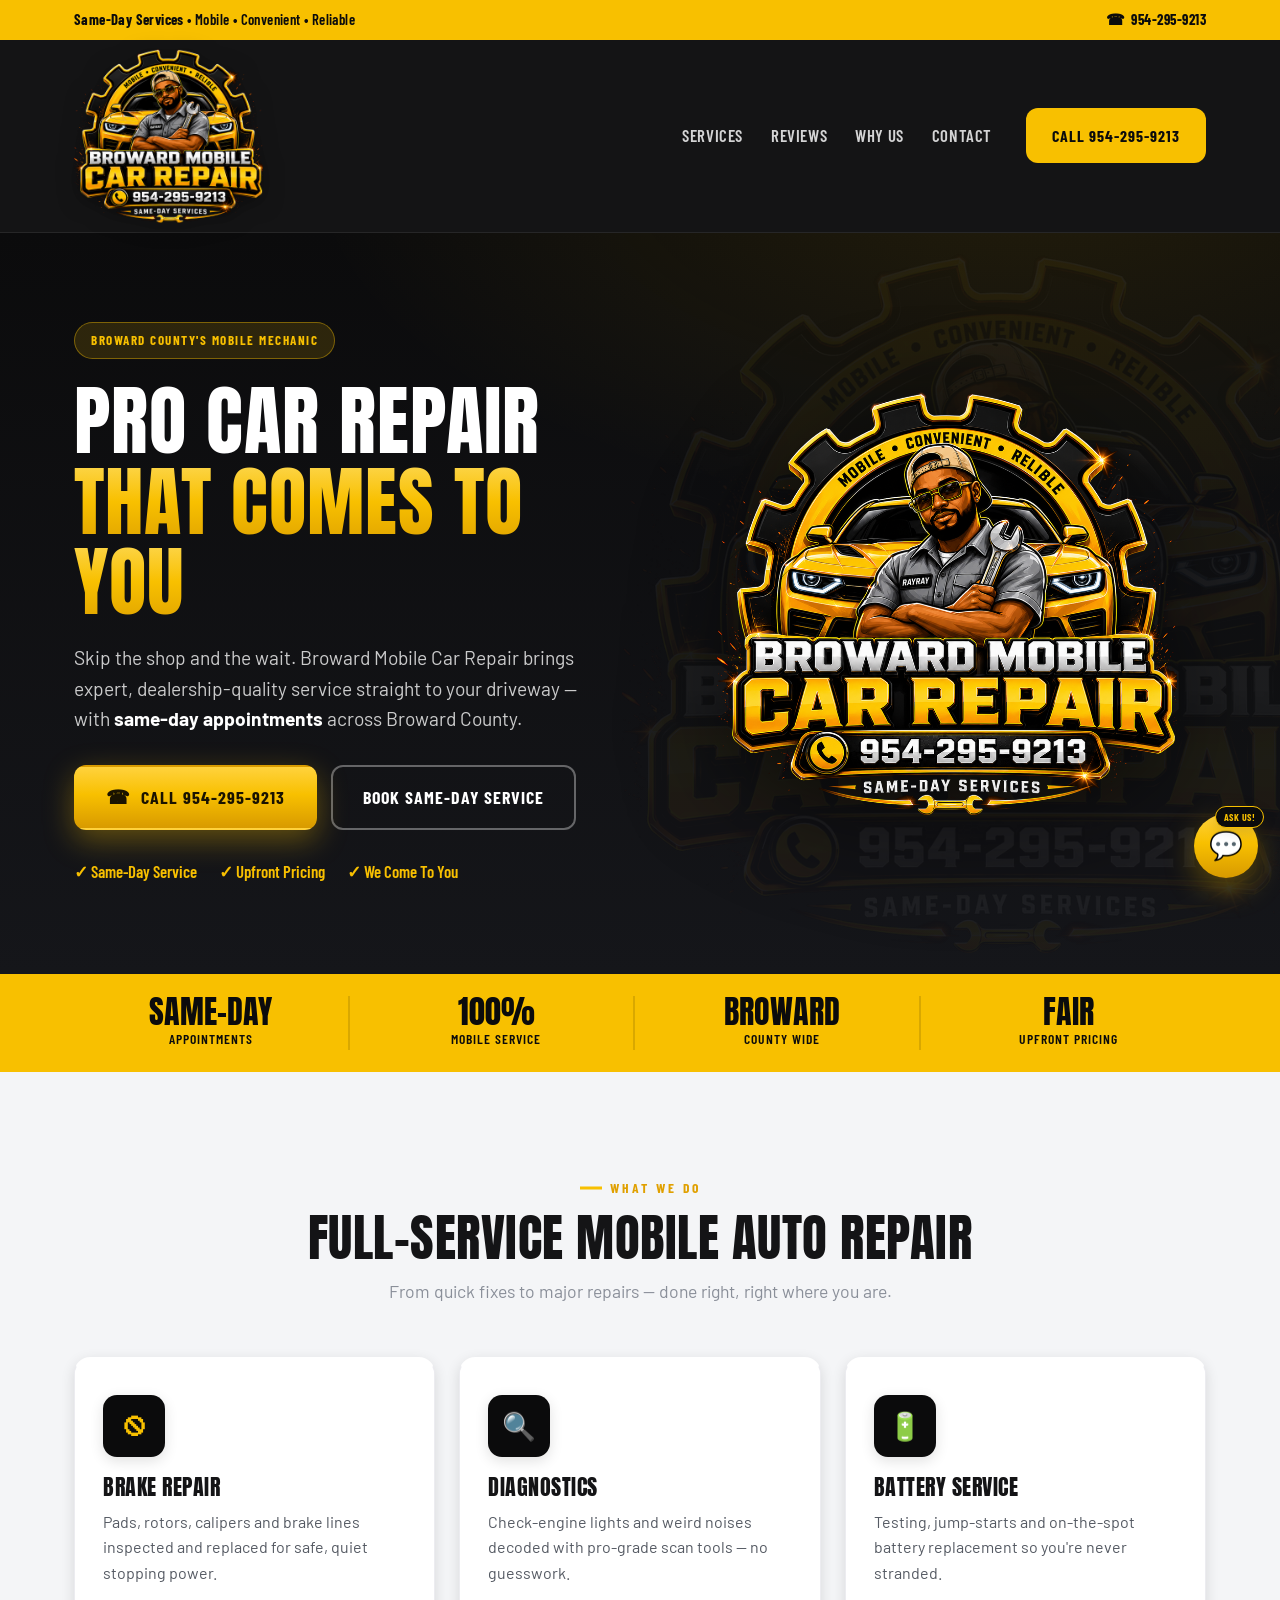
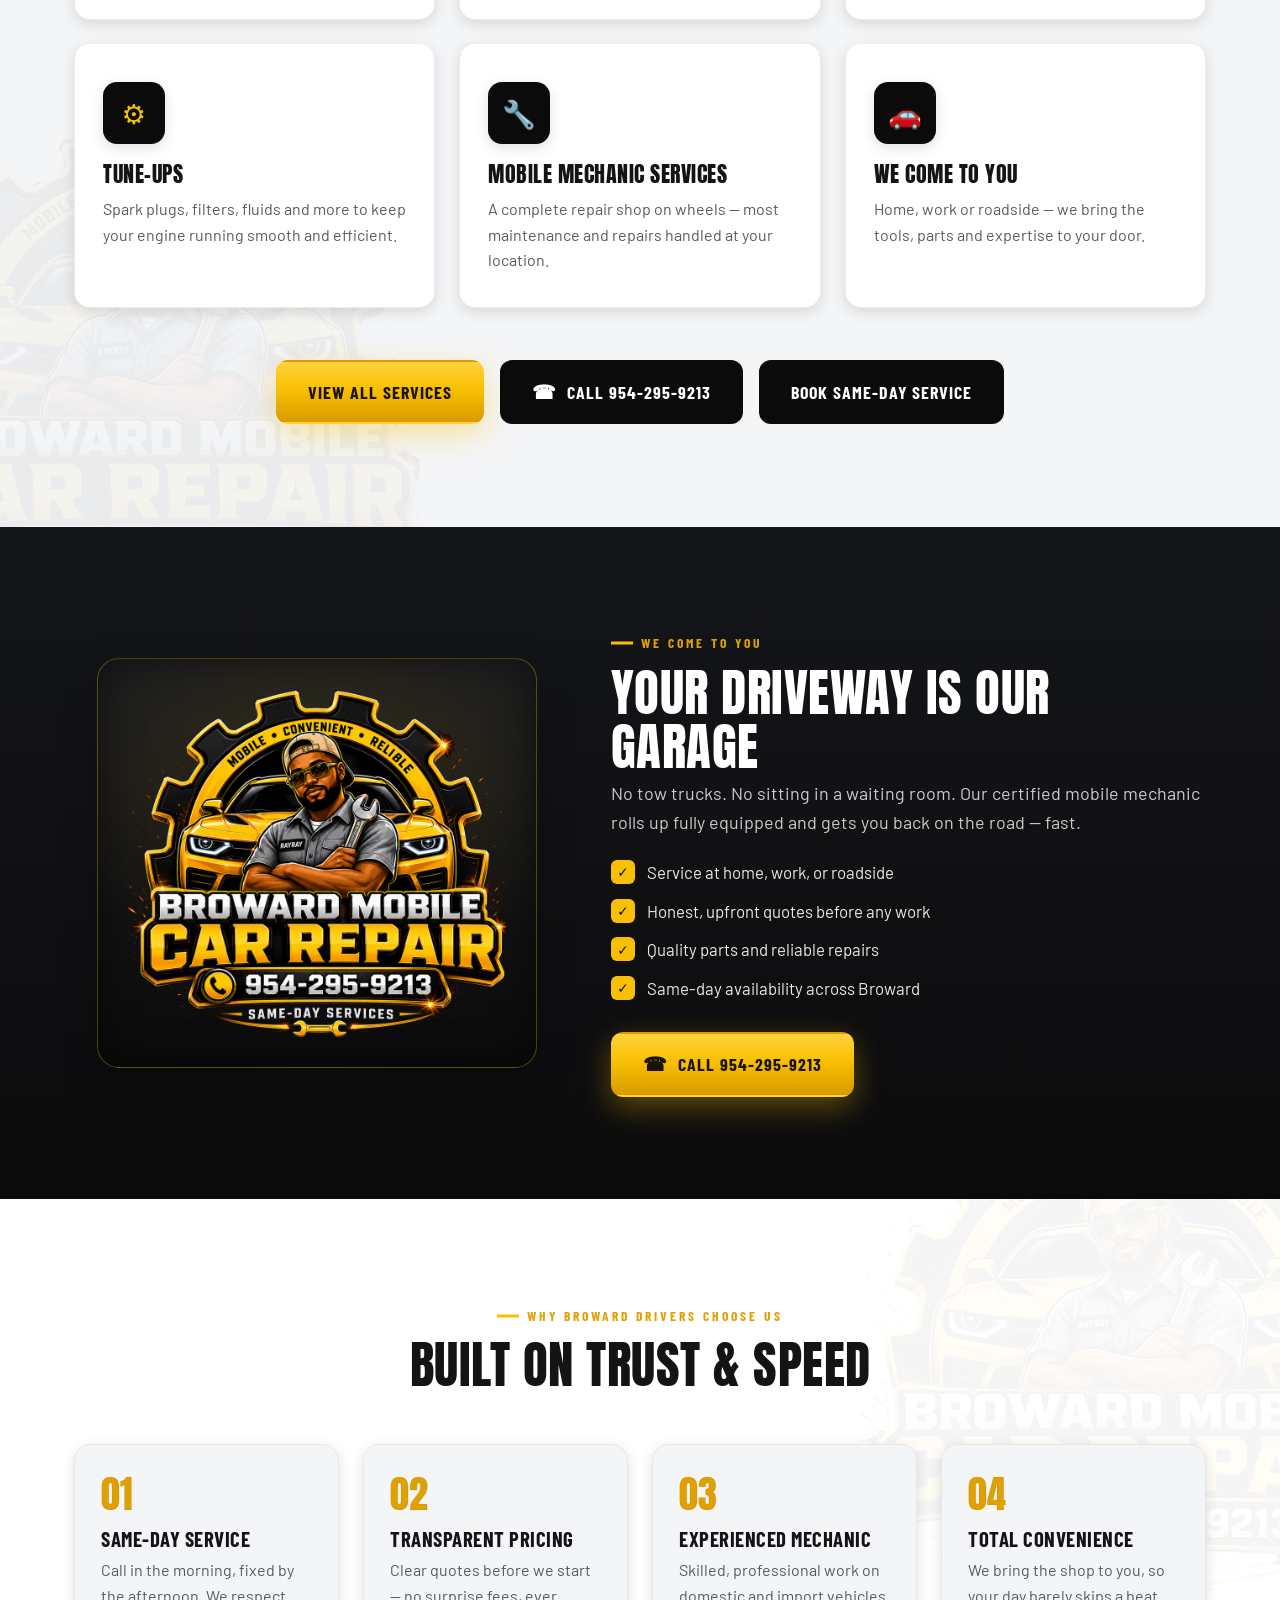
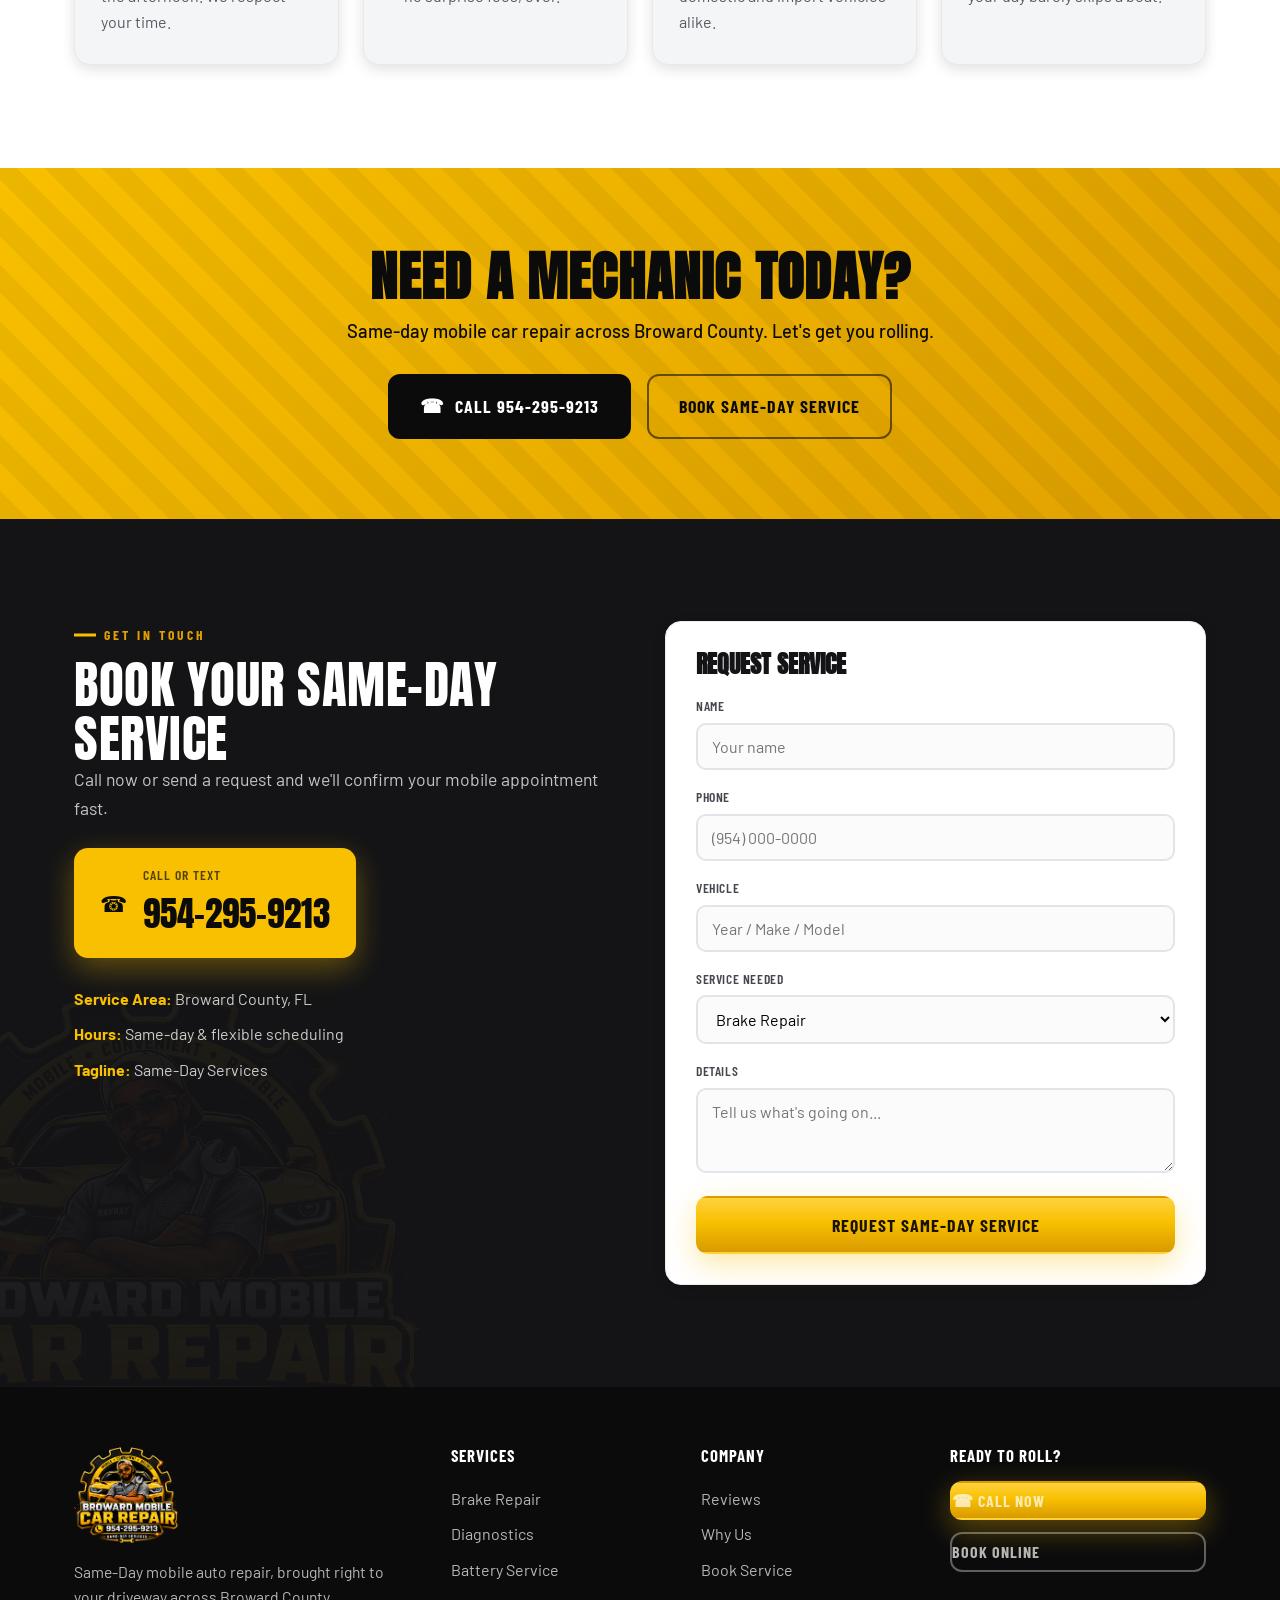
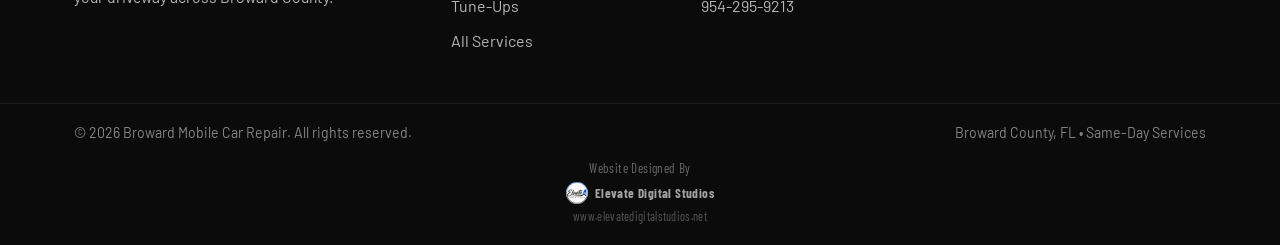
==== index.html @ baa921fe "Add spinning footer logo and Elevate Digital Studios logo in credit Co-authored-by: Cursor <cursorag" ====
<!DOCTYPE html>
<html lang="en">
<head>
    <meta charset="UTF-8">
    <meta name="viewport" content="width=device-width, initial-scale=1.0">
    <title>Broward Mobile Car Repair | Same-Day Mobile Mechanic | 954-295-9213</title>
    <meta name="description" content="Broward Mobile Car Repair — same-day mobile mechanic in Broward County. Brake repair, diagnostics, battery service, tune-ups. We come to you. Call 954-295-9213.">
    <link rel="icon" type="image/png" href="images/logo-dark.png">
    <link rel="preconnect" href="https://fonts.googleapis.com">
    <link rel="preconnect" href="https://fonts.gstatic.com" crossorigin>
    <link href="https://fonts.googleapis.com/css2?family=Anton&family=Barlow+Condensed:wght@500;600;700&family=Barlow:wght@400;500;600;700;800&display=swap" rel="stylesheet">
    <link rel="stylesheet" href="styles.css">
</head>
<body class="is-loading">

    <!-- Preloader -->
    <div class="preloader" id="preloader" role="status" aria-live="polite" aria-label="Loading">
        <div class="preloader__inner">
            <div class="preloader__gear" aria-hidden="true">
                <svg viewBox="0 0 100 100" width="110" height="110">
                    <path fill="#f8c000" d="M50 2.5l6.1 3.2 6.8-1.2 4.6 5.2 6.9 1.1 2.6 6.4 6.1 3.3.3 6.9 4.8 5-2.1 6.6 3.2 6.1-4.3 5.4 1.1 6.8-6 3.4-1.7 6.7-6.7 1.6-4.2 5.5-6.8-1-5.6 4-6.4-2.6-6.4 2.6-5.6-4-6.8 1-4.2-5.5-6.7-1.6-1.7-6.7-6-3.4 1.1-6.8-4.3-5.4 3.2-6.1-2.1-6.6 4.8-5 .3-6.9 6.1-3.3 2.6-6.4 6.9-1.1 4.6-5.2 6.8 1.2z"/>
                    <circle cx="50" cy="50" r="26" fill="#0b0b0c"/>
                    <circle cx="50" cy="50" r="11" fill="#f8c000"/>
                </svg>
            </div>
            <img src="images/logo-dark-transparent.png" alt="Broward Mobile Car Repair" class="preloader__logo">
            <div class="preloader__bar" aria-hidden="true"><span></span></div>
            <p class="preloader__text">Starting the engine&hellip;</p>
        </div>
    </div>

    <!-- Top utility bar -->
    <div class="topbar">
        <div class="container topbar__inner">
            <span class="topbar__item"><strong>Same-Day Services</strong> &bull; Mobile &bull; Convenient &bull; Reliable</span>
            <a class="topbar__phone" href="tel:9542959213"><span class="ico-phone" aria-hidden="true">&#9742;</span> 954-295-9213</a>
        </div>
    </div>

    <!-- Header -->
    <header class="header" id="top">
        <div class="container header__inner">
            <a class="brand" href="#top" aria-label="Broward Mobile Car Repair home">
                <img src="images/logo-dark-transparent.png" alt="Broward Mobile Car Repair logo" class="brand__logo">
            </a>

            <nav class="nav" id="nav">
                <a href="services.html" class="nav__link">Services</a>
                <a href="reviews.html" class="nav__link">Reviews</a>
                <a href="#why" class="nav__link">Why Us</a>
                <a href="#contact" class="nav__link">Contact</a>
                <a href="tel:9542959213" class="btn btn--phone nav__cta">Call 954-295-9213</a>
            </nav>

            <button class="nav-toggle" id="navToggle" aria-label="Open menu" aria-expanded="false">
                <span></span><span></span><span></span>
            </button>
        </div>
    </header>

    <!-- Hero -->
    <section class="hero" id="hero">
        <div class="hero__watermark" aria-hidden="true"></div>
        <div class="container hero__inner">
            <div class="hero__content">
                <span class="badge">Broward County's Mobile Mechanic</span>
                <h1 class="hero__title">Pro Car Repair<br><span class="hl">That Comes To You</span></h1>
                <p class="hero__text">
                    Skip the shop and the wait. Broward Mobile Car Repair brings expert,
                    dealership-quality service straight to your driveway — with
                    <strong>same-day appointments</strong> across Broward County.
                </p>
                <div class="hero__cta">
                    <a href="tel:9542959213" class="btn btn--primary btn--lg">
                        <span class="ico-phone" aria-hidden="true">&#9742;</span> Call 954-295-9213
                    </a>
                    <a href="#contact" class="btn btn--ghost btn--lg">Book Same-Day Service</a>
                </div>
                <ul class="hero__points">
                    <li>&#10003; Same-Day Service</li>
                    <li>&#10003; Upfront Pricing</li>
                    <li>&#10003; We Come To You</li>
                </ul>
            </div>

            <div class="hero__media">
                <img src="images/logo-dark-transparent.png" alt="Broward Mobile Car Repair emblem" class="hero__logo">
            </div>
        </div>
    </section>

    <!-- Trust strip -->
    <section class="trust">
        <div class="container trust__inner">
            <div class="trust__item"><span class="trust__num">Same-Day</span><span class="trust__label">Appointments</span></div>
            <div class="trust__item"><span class="trust__num">100%</span><span class="trust__label">Mobile Service</span></div>
            <div class="trust__item"><span class="trust__num">Broward</span><span class="trust__label">County Wide</span></div>
            <div class="trust__item"><span class="trust__num">Fair</span><span class="trust__label">Upfront Pricing</span></div>
        </div>
    </section>

    <!-- Services -->
    <section class="section services" id="services">
        <div class="section__watermark" aria-hidden="true"></div>
        <div class="container">
            <div class="section__head">
                <span class="eyebrow">What We Do</span>
                <h2 class="section__title">Full-Service Mobile Auto Repair</h2>
                <p class="section__sub">From quick fixes to major repairs — done right, right where you are.</p>
            </div>

            <div class="grid grid--services">
                <article class="card service">
                    <div class="service__icon" aria-hidden="true">&#128711;</div>
                    <h3 class="service__title">Brake Repair</h3>
                    <p>Pads, rotors, calipers and brake lines inspected and replaced for safe, quiet stopping power.</p>
                </article>

                <article class="card service">
                    <div class="service__icon" aria-hidden="true">&#128269;</div>
                    <h3 class="service__title">Diagnostics</h3>
                    <p>Check-engine lights and weird noises decoded with pro-grade scan tools — no guesswork.</p>
                </article>

                <article class="card service">
                    <div class="service__icon" aria-hidden="true">&#128267;</div>
                    <h3 class="service__title">Battery Service</h3>
                    <p>Testing, jump-starts and on-the-spot battery replacement so you're never stranded.</p>
                </article>

                <article class="card service">
                    <div class="service__icon" aria-hidden="true">&#9881;</div>
                    <h3 class="service__title">Tune-Ups</h3>
                    <p>Spark plugs, filters, fluids and more to keep your engine running smooth and efficient.</p>
                </article>

                <article class="card service">
                    <div class="service__icon" aria-hidden="true">&#128295;</div>
                    <h3 class="service__title">Mobile Mechanic Services</h3>
                    <p>A complete repair shop on wheels — most maintenance and repairs handled at your location.</p>
                </article>

                <article class="card service">
                    <div class="service__icon" aria-hidden="true">&#128663;</div>
                    <h3 class="service__title">We Come To You</h3>
                    <p>Home, work or roadside — we bring the tools, parts and expertise to your door.</p>
                </article>
            </div>

            <div class="services__cta">
                <a href="services.html" class="btn btn--primary btn--lg">View All Services</a>
                <a href="tel:9542959213" class="btn btn--dark btn--lg"><span class="ico-phone" aria-hidden="true">&#9742;</span> Call 954-295-9213</a>
                <a href="#contact" class="btn btn--dark btn--lg">Book Same-Day Service</a>
            </div>
        </div>
    </section>

    <!-- We come to you / feature -->
    <section class="section mobile" id="mobile">
        <div class="container mobile__inner">
            <div class="mobile__media">
                <img src="images/logo-transparent.png" alt="Broward Mobile Car Repair" class="mobile__logo">
            </div>
            <div class="mobile__content">
                <span class="eyebrow">We Come To You</span>
                <h2 class="section__title">Your Driveway Is Our Garage</h2>
                <p class="mobile__text">
                    No tow trucks. No sitting in a waiting room. Our certified mobile mechanic
                    rolls up fully equipped and gets you back on the road — fast.
                </p>
                <ul class="checklist">
                    <li>Service at home, work, or roadside</li>
                    <li>Honest, upfront quotes before any work</li>
                    <li>Quality parts and reliable repairs</li>
                    <li>Same-day availability across Broward</li>
                </ul>
                <a href="tel:9542959213" class="btn btn--primary btn--lg"><span class="ico-phone" aria-hidden="true">&#9742;</span> Call 954-295-9213</a>
            </div>
        </div>
    </section>

    <!-- Why choose us -->
    <section class="section why" id="why">
        <div class="section__watermark section__watermark--right" aria-hidden="true"></div>
        <div class="container">
            <div class="section__head">
                <span class="eyebrow">Why Broward Drivers Choose Us</span>
                <h2 class="section__title">Built On Trust &amp; Speed</h2>
            </div>
            <div class="grid grid--why">
                <div class="card why__card">
                    <div class="why__num">01</div>
                    <h3>Same-Day Service</h3>
                    <p>Call in the morning, fixed by the afternoon. We respect your time.</p>
                </div>
                <div class="card why__card">
                    <div class="why__num">02</div>
                    <h3>Transparent Pricing</h3>
                    <p>Clear quotes before we start — no surprise fees, ever.</p>
                </div>
                <div class="card why__card">
                    <div class="why__num">03</div>
                    <h3>Experienced Mechanic</h3>
                    <p>Skilled, professional work on domestic and import vehicles alike.</p>
                </div>
                <div class="card why__card">
                    <div class="why__num">04</div>
                    <h3>Total Convenience</h3>
                    <p>We bring the shop to you, so your day barely skips a beat.</p>
                </div>
            </div>
        </div>
    </section>

    <!-- CTA band -->
    <section class="ctaband">
        <div class="container ctaband__inner">
            <h2 class="ctaband__title">Need a Mechanic Today?</h2>
            <p class="ctaband__text">Same-day mobile car repair across Broward County. Let's get you rolling.</p>
            <div class="ctaband__buttons">
                <a href="tel:9542959213" class="btn btn--dark btn--lg"><span class="ico-phone" aria-hidden="true">&#9742;</span> Call 954-295-9213</a>
                <a href="#contact" class="btn btn--outline-dark btn--lg">Book Same-Day Service</a>
            </div>
        </div>
    </section>

    <!-- Contact -->
    <section class="section contact" id="contact">
        <div class="section__watermark" aria-hidden="true"></div>
        <div class="container contact__inner">
            <div class="contact__info">
                <span class="eyebrow">Get In Touch</span>
                <h2 class="section__title">Book Your Same-Day Service</h2>
                <p class="contact__text">Call now or send a request and we'll confirm your mobile appointment fast.</p>

                <a href="tel:9542959213" class="contact__phone">
                    <span class="ico-phone" aria-hidden="true">&#9742;</span>
                    <span>
                        <small>Call or Text</small>
                        954-295-9213
                    </span>
                </a>

                <ul class="contact__meta">
                    <li><strong>Service Area:</strong> Broward County, FL</li>
                    <li><strong>Hours:</strong> Same-day &amp; flexible scheduling</li>
                    <li><strong>Tagline:</strong> Same-Day Services</li>
                </ul>
            </div>

            <form class="contact__form card" id="bookingForm" novalidate>
                <h3 class="form__title">Request Service</h3>
                <div class="field">
                    <label for="name">Name</label>
                    <input type="text" id="name" name="name" placeholder="Your name" required>
                </div>
                <div class="field">
                    <label for="phone">Phone</label>
                    <input type="tel" id="phone" name="phone" placeholder="(954) 000-0000" required>
                </div>
                <div class="field">
                    <label for="vehicle">Vehicle</label>
                    <input type="text" id="vehicle" name="vehicle" placeholder="Year / Make / Model">
                </div>
                <div class="field">
                    <label for="service">Service Needed</label>
                    <select id="service" name="service">
                        <option>Brake Repair</option>
                        <option>Diagnostics</option>
                        <option>Battery Service</option>
                        <option>Tune-Up</option>
                        <option>Other / Not Sure</option>
                    </select>
                </div>
                <div class="field">
                    <label for="details">Details</label>
                    <textarea id="details" name="details" rows="3" placeholder="Tell us what's going on..."></textarea>
                </div>
                <button type="submit" class="btn btn--primary btn--block btn--lg">Request Same-Day Service</button>
                <p class="form__note" id="formNote" hidden>Thanks! For the fastest response, call <a href="tel:9542959213">954-295-9213</a>.</p>
            </form>
        </div>
    </section>

    <!-- Footer -->
    <footer class="footer">
        <div class="container footer__inner">
            <div class="footer__brand">
                <img src="images/logo-dark-transparent.png" alt="Broward Mobile Car Repair logo" class="footer__logo">
                <p class="footer__tag">Same-Day mobile auto repair, brought right to your driveway across Broward County.</p>
            </div>
            <div class="footer__col">
                <h4>Services</h4>
                <a href="services.html#brakes">Brake Repair</a>
                <a href="services.html#diagnostics">Diagnostics</a>
                <a href="services.html#battery">Battery Service</a>
                <a href="services.html#tuneup">Tune-Ups</a>
                <a href="services.html">All Services</a>
            </div>
            <div class="footer__col">
                <h4>Company</h4>
                <a href="reviews.html">Reviews</a>
                <a href="#why">Why Us</a>
                <a href="#contact">Book Service</a>
                <a href="tel:9542959213">954-295-9213</a>
            </div>
            <div class="footer__col footer__cta">
                <h4>Ready to roll?</h4>
                <a href="tel:9542959213" class="btn btn--primary btn--block"><span class="ico-phone" aria-hidden="true">&#9742;</span> Call Now</a>
                <a href="#contact" class="btn btn--ghost btn--block">Book Online</a>
            </div>
        </div>
        <div class="footer__bottom">
            <div class="container footer__bottom-inner">
                <span>&copy; <span id="year"></span> Broward Mobile Car Repair. All rights reserved.</span>
                <span>Broward County, FL &bull; Same-Day Services</span>
            </div>
            <div class="footer__credit">
                <span>Website Designed By</span>
                <a class="footer__credit-link" href="https://www.elevatedigitalstudios.net" target="_blank" rel="noopener noreferrer">
                    <img src="images/elevate-logo.png" alt="Elevate Digital Studios" class="footer__credit-logo"> Elevate Digital Studios
                </a>
                <a class="footer__credit-url" href="https://www.elevatedigitalstudios.net" target="_blank" rel="noopener noreferrer">www.elevatedigitalstudios.net</a>
            </div>
        </div>
    </footer>

    <!-- Sticky mobile call bar -->
    <a href="tel:9542959213" class="mobile-callbar">
        <span class="ico-phone" aria-hidden="true">&#9742;</span> Call 954-295-9213 &bull; Same-Day Service
    </a>

    <!-- Chatbot -->
    <div class="chatbot" id="chatbot">
        <div class="chatbot__panel" id="chatPanel" role="dialog" aria-label="Broward Mobile Car Repair chat assistant">
            <div class="chatbot__header">
                <div class="chatbot__id">
                    <span class="chatbot__gear" aria-hidden="true">&#9881;</span>
                    <div>
                        <strong>Repair Assistant</strong>
                        <span class="chatbot__status"><i></i> Online &bull; Same-Day Service</span>
                    </div>
                </div>
                <button class="chatbot__close" id="chatClose" aria-label="Close chat">&times;</button>
            </div>

            <div class="chatbot__body" id="chatBody"></div>

            <div class="chatbot__chips" id="chatChips"></div>

            <form class="chatbot__form" id="chatForm" autocomplete="off">
                <input type="text" id="chatInput" placeholder="Ask about a repair, price, or booking..." aria-label="Type your question">
                <button type="submit" class="chatbot__send" aria-label="Send">&#10148;</button>
            </form>
            <div class="chatbot__foot">Powered by Broward Mobile Car Repair &bull; <a href="tel:9542959213">954-295-9213</a></div>
        </div>

        <button class="chatbot__toggle" id="chatToggle" aria-label="Open chat assistant" aria-expanded="false">
            <span class="chatbot__toggle-icon" aria-hidden="true">&#128172;</span>
            <span class="chatbot__toggle-close" aria-hidden="true">&times;</span>
            <span class="chatbot__badge" aria-hidden="true">Ask us!</span>
        </button>
    </div>

    <script src="script.js"></script>
    <script src="data/chatbot-data.js"></script>
    <script src="chatbot.js"></script>
</body>
</html>
---- styles.css ----
/* =========================================================
   Broward Mobile Car Repair — Theme
   Palette: black, yellow, white, dark gray
   ========================================================= */
:root {
    --black: #0b0b0c;
    --ink: #141416;
    --dark: #1b1c1f;
    --gray: #2a2c31;
    --gray-2: #3a3d44;
    --muted: #8a8f99;
    --line: rgba(255, 255, 255, 0.08);
    --white: #ffffff;
    --off: #f4f5f7;
    --yellow: #f8c000;
    --yellow-deep: #e0a000;
    --yellow-soft: rgba(248, 192, 0, 0.14);
    --gold-grad: linear-gradient(180deg, #ffd23d 0%, #f8c000 45%, #d89a00 100%);

    --shadow-sm: 0 4px 14px rgba(0, 0, 0, 0.12);
    --shadow-md: 0 14px 40px rgba(0, 0, 0, 0.18);
    --shadow-yellow: 0 10px 30px rgba(248, 192, 0, 0.35);

    --radius: 16px;
    --radius-lg: 22px;
    --maxw: 1180px;

    --display: "Anton", "Arial Narrow", sans-serif;
    --cond: "Barlow Condensed", sans-serif;
    --body: "Barlow", system-ui, -apple-system, Segoe UI, Roboto, sans-serif;
}

* { box-sizing: border-box; margin: 0; padding: 0; }

/* Brand-yellow page scrollbar */
html {
    scrollbar-width: thin;
    scrollbar-color: #f8c000 #15161a;
}
::-webkit-scrollbar { width: 14px; height: 14px; }
::-webkit-scrollbar-track { background: #15161a; }
::-webkit-scrollbar-thumb {
    background: linear-gradient(180deg, #ffe070, #f8c000 45%, #d89a00);
    border-radius: 999px;
    border: 3px solid #15161a;
}
::-webkit-scrollbar-thumb:hover {
    background: linear-gradient(180deg, #ffd23d, #f8c000 50%, #c98e00);
}

html { scroll-behavior: smooth; scroll-padding-top: 200px; }

body {
    font-family: var(--body);
    color: var(--ink);
    background: var(--white);
    line-height: 1.6;
    -webkit-font-smoothing: antialiased;
    overflow-x: hidden;
}

img { max-width: 100%; display: block; }
a { text-decoration: none; color: inherit; }
ul { list-style: none; }

.container {
    width: 100%;
    max-width: var(--maxw);
    margin: 0 auto;
    padding: 0 24px;
}

/* ---------- Typography ---------- */
h1, h2, h3, h4 { line-height: 1.05; }

.section__title {
    font-family: var(--display);
    font-weight: 400;
    font-size: clamp(1.9rem, 4.6vw, 3.2rem);
    letter-spacing: 0.5px;
    text-transform: uppercase;
}

.eyebrow {
    display: inline-block;
    font-family: var(--cond);
    font-weight: 700;
    letter-spacing: 3px;
    text-transform: uppercase;
    font-size: 0.85rem;
    color: var(--yellow-deep);
    margin-bottom: 12px;
    position: relative;
    padding-left: 30px;
}
.eyebrow::before {
    content: "";
    position: absolute;
    left: 0; top: 50%;
    width: 22px; height: 3px;
    background: var(--yellow);
    transform: translateY(-50%);
}

/* ---------- Buttons ---------- */
.btn {
    display: inline-flex;
    align-items: center;
    justify-content: center;
    gap: 10px;
    font-family: var(--cond);
    font-weight: 700;
    text-transform: uppercase;
    letter-spacing: 1px;
    font-size: 1rem;
    padding: 13px 24px;
    border-radius: 12px;
    border: 2px solid transparent;
    cursor: pointer;
    transition: transform 0.15s ease, box-shadow 0.2s ease, background 0.2s ease, color 0.2s ease;
    white-space: nowrap;
}
.btn:active { transform: translateY(1px); }
.btn--lg { padding: 16px 30px; font-size: 1.12rem; }
.btn--block { width: 100%; }

.btn--primary {
    background: var(--gold-grad);
    color: #1a1300;
    box-shadow: var(--shadow-yellow);
}
.btn--primary:hover { filter: brightness(1.06); transform: translateY(-2px); }

.btn--dark {
    background: var(--black);
    color: var(--white);
    border-color: var(--black);
}
.btn--dark:hover { background: #000; transform: translateY(-2px); box-shadow: var(--shadow-md); }

.btn--ghost {
    background: transparent;
    color: var(--white);
    border-color: rgba(255, 255, 255, 0.35);
}
.btn--ghost:hover { border-color: var(--yellow); color: var(--yellow); }

.btn--outline-dark {
    background: transparent;
    color: var(--black);
    border-color: rgba(0, 0, 0, 0.55);
}
.btn--outline-dark:hover { background: var(--black); color: var(--white); }

.btn--phone { background: var(--yellow); color: var(--black); }
.btn--phone:hover { background: var(--white); }

.ico-phone { font-size: 1.05em; line-height: 1; }

/* ---------- Preloader ---------- */
.preloader {
    position: fixed;
    inset: 0;
    z-index: 9999;
    display: grid;
    place-items: center;
    background:
        radial-gradient(900px 500px at 50% 30%, rgba(248, 192, 0, 0.10), transparent 60%),
        linear-gradient(180deg, #0b0b0c 0%, #15161a 100%);
    transition: opacity 0.6s ease, visibility 0.6s ease;
}
.preloader.is-hidden {
    opacity: 0;
    visibility: hidden;
    pointer-events: none;
}
.preloader__inner {
    display: flex;
    flex-direction: column;
    align-items: center;
    text-align: center;
    padding: 24px;
}
.preloader__gear {
    width: 110px;
    height: 110px;
    display: grid;
    place-items: center;
    animation: gear-spin 2.6s linear infinite;
    filter: drop-shadow(0 6px 18px rgba(248, 192, 0, 0.45));
}
.preloader__gear svg { display: block; }
@keyframes gear-spin {
    to { transform: rotate(360deg); }
}
.preloader__logo {
    width: min(260px, 70vw);
    margin-top: 26px;
    animation: logo-pulse 2.2s ease-in-out infinite;
}
@keyframes logo-pulse {
    0%, 100% { opacity: 0.92; transform: translateY(0) scale(1); }
    50% { opacity: 1; transform: translateY(-4px) scale(1.02); }
}
.preloader__bar {
    width: min(220px, 60vw);
    height: 5px;
    border-radius: 999px;
    background: rgba(255, 255, 255, 0.12);
    overflow: hidden;
    margin-top: 26px;
}
.preloader__bar span {
    display: block;
    height: 100%;
    width: 40%;
    border-radius: 999px;
    background: linear-gradient(90deg, #d89a00, #f8c000, #ffe070);
    animation: bar-slide 1.3s ease-in-out infinite;
}
@keyframes bar-slide {
    0% { transform: translateX(-120%); }
    100% { transform: translateX(320%); }
}
.preloader__text {
    margin-top: 16px;
    font-family: var(--cond);
    font-weight: 600;
    letter-spacing: 2px;
    text-transform: uppercase;
    font-size: 0.85rem;
    color: var(--yellow);
}
body.is-loading { overflow: hidden; }

@media (prefers-reduced-motion: reduce) {
    .preloader__gear,
    .preloader__logo,
    .preloader__bar span { animation: none; }
}

/* ---------- Topbar ---------- */
.topbar {
    background: var(--yellow);
    color: var(--black);
    font-family: var(--cond);
    font-weight: 600;
    font-size: 0.92rem;
}
.topbar__inner {
    display: flex;
    align-items: center;
    justify-content: space-between;
    padding-top: 8px;
    padding-bottom: 8px;
    gap: 12px;
}
.topbar__item { letter-spacing: 0.4px; }
.topbar__phone {
    font-weight: 700;
    letter-spacing: 0.5px;
    display: inline-flex;
    align-items: center;
    gap: 6px;
}
.topbar__phone:hover { text-decoration: underline; }

/* ---------- Header ---------- */
.header {
    position: sticky;
    top: 0;
    z-index: 60;
    background: rgba(11, 11, 12, 0.96);
    backdrop-filter: blur(8px);
    border-bottom: 1px solid var(--line);
}
.header__inner {
    display: flex;
    align-items: center;
    justify-content: space-between;
    gap: 24px;
    min-height: 192px;
    padding-top: 8px;
    padding-bottom: 8px;
}
.brand { display: flex; align-items: center; flex-shrink: 0; }
.brand__logo {
    height: 174px;
    width: auto;
    filter: drop-shadow(0 4px 10px rgba(0, 0, 0, 0.5));
}

.nav {
    display: flex;
    align-items: center;
    gap: 28px;
}
.nav__link {
    color: rgba(255, 255, 255, 0.82);
    font-family: var(--cond);
    font-weight: 600;
    font-size: 1.05rem;
    text-transform: uppercase;
    letter-spacing: 0.6px;
    padding: 6px 0;
    position: relative;
}
.nav__link::after {
    content: "";
    position: absolute;
    left: 0; bottom: 0;
    width: 0; height: 2px;
    background: var(--yellow);
    transition: width 0.2s ease;
}
.nav__link:hover { color: var(--white); }
.nav__link:hover::after { width: 100%; }
.nav__cta { margin-left: 6px; }

/* Hamburger */
.nav-toggle {
    display: none;
    flex-direction: column;
    gap: 5px;
    background: none;
    border: 0;
    cursor: pointer;
    padding: 8px;
}
.nav-toggle span {
    width: 26px; height: 3px;
    background: var(--white);
    border-radius: 3px;
    transition: transform 0.25s ease, opacity 0.2s ease;
}
.nav-toggle.is-open span:nth-child(1) { transform: translateY(8px) rotate(45deg); }
.nav-toggle.is-open span:nth-child(2) { opacity: 0; }
.nav-toggle.is-open span:nth-child(3) { transform: translateY(-8px) rotate(-45deg); }

/* ---------- Hero ---------- */
.hero {
    position: relative;
    background:
        radial-gradient(1200px 600px at 80% -10%, rgba(248, 192, 0, 0.10), transparent 60%),
        linear-gradient(180deg, #0b0b0c 0%, #15161a 100%);
    color: var(--white);
    overflow: hidden;
    isolation: isolate;
}
.hero__watermark {
    position: absolute;
    right: -8%;
    top: 50%;
    transform: translateY(-50%);
    width: 760px;
    height: 760px;
    max-width: 80vw;
    background: url("images/logo-dark-transparent.png") center/contain no-repeat;
    opacity: 0.05;
    z-index: -1;
    pointer-events: none;
}
.hero__inner {
    display: grid;
    grid-template-columns: 1.05fr 0.95fr;
    align-items: center;
    gap: 40px;
    padding: clamp(48px, 7vw, 90px) 24px;
}
.badge {
    display: inline-block;
    background: var(--yellow-soft);
    border: 1px solid rgba(248, 192, 0, 0.4);
    color: var(--yellow);
    font-family: var(--cond);
    font-weight: 700;
    text-transform: uppercase;
    letter-spacing: 1.5px;
    font-size: 0.82rem;
    padding: 7px 16px;
    border-radius: 999px;
    margin-bottom: 22px;
}
.hero__title {
    font-family: var(--display);
    font-weight: 400;
    text-transform: uppercase;
    font-size: clamp(2.6rem, 6.6vw, 4.8rem);
    letter-spacing: 1px;
    margin-bottom: 20px;
}
.hero__title .hl {
    background: linear-gradient(180deg, #ffe070 0%, #f8c000 50%, #d89a00 100%);
    -webkit-background-clip: text;
    background-clip: text;
    -webkit-text-fill-color: transparent;
    color: var(--yellow);
}
.hero__text {
    color: rgba(255, 255, 255, 0.78);
    font-size: clamp(1rem, 1.6vw, 1.2rem);
    max-width: 540px;
    margin-bottom: 30px;
}
.hero__text strong { color: var(--white); }
.hero__cta {
    display: flex;
    flex-wrap: wrap;
    gap: 14px;
    margin-bottom: 28px;
}
.hero__points {
    display: flex;
    flex-wrap: wrap;
    gap: 22px;
    font-family: var(--cond);
    font-weight: 600;
    font-size: 1.05rem;
    color: rgba(255, 255, 255, 0.9);
}
.hero__points li { color: var(--yellow); }
.hero__points li::first-letter { color: var(--yellow); }

.hero__media { display: flex; justify-content: center; }
.hero__logo {
    width: min(460px, 90%);
    filter: drop-shadow(0 24px 50px rgba(0, 0, 0, 0.6));
    animation: floaty 6s ease-in-out infinite;
}
@keyframes floaty {
    0%, 100% { transform: translateY(0); }
    50% { transform: translateY(-12px); }
}

/* ---------- Trust strip ---------- */
.trust {
    background: var(--yellow);
    color: var(--black);
}
.trust__inner {
    display: grid;
    grid-template-columns: repeat(4, 1fr);
    gap: 10px;
    padding: 22px 24px;
    text-align: center;
}
.trust__item {
    display: flex;
    flex-direction: column;
    border-right: 2px solid rgba(0, 0, 0, 0.12);
}
.trust__item:last-child { border-right: 0; }
.trust__num {
    font-family: var(--display);
    font-size: clamp(1.3rem, 3vw, 2rem);
    text-transform: uppercase;
    line-height: 1;
}
.trust__label {
    font-family: var(--cond);
    font-weight: 600;
    text-transform: uppercase;
    letter-spacing: 1px;
    font-size: 0.85rem;
}

/* ---------- Sections ---------- */
.section {
    position: relative;
    padding: clamp(60px, 8vw, 110px) 0;
    overflow: hidden;
}
.section__head {
    text-align: center;
    max-width: 720px;
    margin: 0 auto 52px;
}
.section__sub {
    color: var(--muted);
    font-size: 1.1rem;
    margin-top: 12px;
}

/* Faded watermark used inside light sections */
.section__watermark {
    position: absolute;
    left: -120px;
    bottom: -120px;
    width: 540px;
    height: 540px;
    background: url("images/logo-transparent.png") center/contain no-repeat;
    opacity: 0.04;
    pointer-events: none;
    z-index: 0;
}
.section__watermark--right {
    left: auto;
    right: -120px;
    top: -120px;
    bottom: auto;
}
.section .container { position: relative; z-index: 1; }

/* ---------- Cards / grid ---------- */
.grid { display: grid; gap: 24px; }
.grid--services { grid-template-columns: repeat(3, 1fr); }
.grid--why { grid-template-columns: repeat(4, 1fr); }

.card {
    background: var(--white);
    border: 1px solid #ececf0;
    border-radius: var(--radius);
    box-shadow: var(--shadow-sm);
}

/* Services */
.services { background: var(--off); }
.service {
    padding: 34px 28px;
    transition: transform 0.2s ease, box-shadow 0.2s ease, border-color 0.2s ease;
    border-top: 4px solid transparent;
}
.service:hover {
    transform: translateY(-6px);
    box-shadow: var(--shadow-md);
    border-top-color: var(--yellow);
}
.service__icon {
    width: 62px; height: 62px;
    display: grid;
    place-items: center;
    font-size: 1.7rem;
    background: var(--black);
    color: var(--yellow);
    border-radius: 14px;
    margin-bottom: 18px;
    box-shadow: var(--shadow-sm);
}
.service__title {
    font-family: var(--display);
    font-weight: 400;
    text-transform: uppercase;
    font-size: 1.4rem;
    letter-spacing: 0.5px;
    margin-bottom: 10px;
}
.service p { color: #555a63; }

.services__cta {
    display: flex;
    flex-wrap: wrap;
    justify-content: center;
    gap: 16px;
    margin-top: 52px;
}

/* ---------- We come to you ---------- */
.mobile {
    background: linear-gradient(180deg, #15161a 0%, #0b0b0c 100%);
    color: var(--white);
}
.mobile__inner {
    display: grid;
    grid-template-columns: 0.9fr 1.1fr;
    align-items: center;
    gap: 50px;
}
.mobile__media { display: flex; justify-content: center; }
.mobile__logo {
    width: min(440px, 94%);
    background:
        radial-gradient(420px 280px at 50% 30%, rgba(248, 196, 0, 0.12), transparent 70%),
        linear-gradient(180deg, #1b1c20 0%, #0b0b0c 100%);
    border: 1px solid rgba(248, 196, 0, 0.28);
    border-radius: var(--radius-lg);
    padding: 30px;
    box-shadow: var(--shadow-md), inset 0 0 40px rgba(0, 0, 0, 0.5);
}
.mobile__text {
    color: rgba(255, 255, 255, 0.78);
    font-size: 1.12rem;
    margin: 6px 0 22px;
}
.checklist { margin-bottom: 30px; display: grid; gap: 12px; }
.checklist li {
    position: relative;
    padding-left: 36px;
    font-size: 1.05rem;
    color: rgba(255, 255, 255, 0.9);
}
.checklist li::before {
    content: "\2713";
    position: absolute;
    left: 0; top: 1px;
    width: 24px; height: 24px;
    background: var(--yellow);
    color: var(--black);
    font-weight: 800;
    font-size: 0.85rem;
    display: grid;
    place-items: center;
    border-radius: 6px;
}

/* ---------- Why ---------- */
.why { background: var(--white); }
.why__card {
    padding: 30px 26px;
    background: var(--off);
    border: 1px solid #e7e8ec;
    transition: transform 0.2s ease, box-shadow 0.2s ease;
}
.why__card:hover { transform: translateY(-5px); box-shadow: var(--shadow-md); }
.why__num {
    font-family: var(--display);
    font-size: 2.4rem;
    color: var(--yellow-deep);
    line-height: 1;
    margin-bottom: 14px;
    -webkit-text-stroke: 1px rgba(0,0,0,0.06);
}
.why__card h3 {
    font-family: var(--cond);
    font-weight: 700;
    text-transform: uppercase;
    font-size: 1.3rem;
    letter-spacing: 0.5px;
    margin-bottom: 8px;
}
.why__card p { color: #555a63; }

/* ---------- CTA band ---------- */
.ctaband {
    background:
        linear-gradient(135deg, var(--yellow) 0%, var(--yellow-deep) 100%);
    color: var(--black);
    position: relative;
    overflow: hidden;
}
.ctaband::before {
    content: "";
    position: absolute;
    inset: 0;
    background:
        repeating-linear-gradient(45deg, rgba(0,0,0,0.05) 0 20px, transparent 20px 40px);
    pointer-events: none;
}
.ctaband__inner {
    position: relative;
    text-align: center;
    padding: clamp(48px, 7vw, 80px) 24px;
}
.ctaband__title {
    font-family: var(--display);
    text-transform: uppercase;
    font-size: clamp(2rem, 5vw, 3.4rem);
    letter-spacing: 1px;
}
.ctaband__text {
    font-size: 1.15rem;
    font-weight: 500;
    margin: 12px 0 28px;
}
.ctaband__buttons {
    display: flex;
    flex-wrap: wrap;
    justify-content: center;
    gap: 16px;
}

/* ---------- Contact ---------- */
.contact { background: var(--ink); color: var(--white); }
.contact__inner {
    display: grid;
    grid-template-columns: 1fr 1fr;
    gap: 50px;
    align-items: start;
}
.contact__text { color: rgba(255,255,255,0.75); font-size: 1.1rem; margin-bottom: 26px; }
.contact__phone {
    display: inline-flex;
    align-items: center;
    gap: 16px;
    background: var(--yellow);
    color: var(--black);
    padding: 16px 26px;
    border-radius: 14px;
    font-family: var(--display);
    font-size: clamp(1.6rem, 3.5vw, 2.2rem);
    box-shadow: var(--shadow-yellow);
    margin-bottom: 28px;
}
.contact__phone .ico-phone { font-size: 1.4rem; }
.contact__phone small {
    display: block;
    font-family: var(--cond);
    font-size: 0.85rem;
    font-weight: 600;
    letter-spacing: 1px;
    text-transform: uppercase;
    opacity: 0.7;
}
.contact__phone:hover { background: var(--white); }
.contact__meta { display: grid; gap: 10px; color: rgba(255,255,255,0.78); }
.contact__meta strong { color: var(--yellow); }

/* Form */
.contact__form { padding: 30px; color: var(--ink); }
.form__title {
    font-family: var(--display);
    text-transform: uppercase;
    font-size: 1.5rem;
    margin-bottom: 18px;
}
.field { margin-bottom: 16px; }
.field label {
    display: block;
    font-family: var(--cond);
    font-weight: 600;
    text-transform: uppercase;
    letter-spacing: 0.6px;
    font-size: 0.85rem;
    margin-bottom: 6px;
    color: #44474d;
}
.field input,
.field select,
.field textarea {
    width: 100%;
    padding: 12px 14px;
    border: 2px solid #e2e4e9;
    border-radius: 10px;
    font-family: var(--body);
    font-size: 1rem;
    background: #fbfbfc;
    transition: border-color 0.2s ease, box-shadow 0.2s ease;
}
.field input:focus,
.field select:focus,
.field textarea:focus {
    outline: none;
    border-color: var(--yellow);
    box-shadow: 0 0 0 4px var(--yellow-soft);
    background: #fff;
}
.field textarea { resize: vertical; }
.form__note {
    margin-top: 14px;
    text-align: center;
    font-weight: 600;
    color: #2a7a3a;
}
.form__note a { color: var(--yellow-deep); }

/* ---------- Footer ---------- */
.footer { background: var(--black); color: rgba(255,255,255,0.7); }
.footer__inner {
    display: grid;
    grid-template-columns: 1.6fr 1fr 1fr 1.2fr;
    gap: 36px;
    padding: 60px 24px 44px;
}
.footer__logo {
    height: 96px;
    width: auto;
    margin-bottom: 16px;
    animation: footer-logo-spin 18s linear infinite;
    transform-origin: center center;
}
@keyframes footer-logo-spin {
    from { transform: rotate(0deg); }
    to { transform: rotate(360deg); }
}
@media (prefers-reduced-motion: reduce) {
    .footer__logo { animation: none; }
}
.footer__tag { font-size: 0.98rem; max-width: 320px; }
.footer__col h4,
.footer__cta h4 {
    font-family: var(--cond);
    font-weight: 700;
    text-transform: uppercase;
    letter-spacing: 1px;
    color: var(--white);
    margin-bottom: 16px;
    font-size: 1.05rem;
}
.footer__col a {
    display: block;
    padding: 5px 0;
    color: rgba(255,255,255,0.7);
    transition: color 0.15s ease, padding 0.15s ease;
}
.footer__col a:hover { color: var(--yellow); padding-left: 4px; }
.footer__cta .btn { margin-bottom: 12px; }
.footer__bottom { border-top: 1px solid var(--line); }
.footer__bottom-inner {
    display: flex;
    justify-content: space-between;
    flex-wrap: wrap;
    gap: 10px;
    padding: 18px 24px 8px;
    font-size: 0.88rem;
    color: rgba(255,255,255,0.5);
}

/* Designer credit (portfolio lead-gen) */
.footer__credit {
    text-align: center;
    padding: 6px 24px 18px;
    font-family: var(--cond);
    font-size: 0.82rem;
    letter-spacing: 0.4px;
    color: rgba(255, 255, 255, 0.38);
    display: flex;
    flex-direction: column;
    align-items: center;
    gap: 3px;
}
.footer__credit-link {
    display: inline-flex;
    align-items: center;
    gap: 7px;
    font-weight: 700;
    color: rgba(255, 255, 255, 0.62);
    transition: color 0.3s ease, transform 0.3s ease;
}
.footer__credit-link:hover { color: #4ea3ff; transform: translateY(-1px); }
.footer__credit-logo {
    width: 22px;
    height: 22px;
    border-radius: 50%;
    object-fit: cover;
    background: #fff;
    flex: none;
    transition: transform 0.3s ease, box-shadow 0.3s ease;
}
.footer__credit-link:hover .footer__credit-logo {
    transform: scale(1.08);
    box-shadow: 0 0 0 2px rgba(78, 163, 255, 0.5);
}
.footer__credit-url {
    font-size: 0.76rem;
    color: rgba(255, 255, 255, 0.3);
    letter-spacing: 0.3px;
    transition: color 0.3s ease;
}
.footer__credit-url:hover { color: #4ea3ff; }

@media (max-width: 760px) {
    .footer__bottom-inner { justify-content: center; text-align: center; }
    .footer__credit { padding-bottom: 20px; }
}

/* ---------- Sticky mobile call bar ---------- */
.mobile-callbar {
    display: none;
    position: fixed;
    left: 0; right: 0; bottom: 0;
    z-index: 70;
    background: var(--yellow);
    color: var(--black);
    text-align: center;
    font-family: var(--cond);
    font-weight: 700;
    text-transform: uppercase;
    letter-spacing: 0.6px;
    padding: 14px 16px;
    box-shadow: 0 -6px 20px rgba(0,0,0,0.25);
}

/* =========================================================
   Automotive effects
   ========================================================= */

/* Top scroll-progress bar (gauge fill) */
.scroll-progress {
    position: fixed;
    top: 0; left: 0;
    height: 4px;
    width: 0%;
    z-index: 100;
    background: linear-gradient(90deg, #d89a00, #f8c000 50%, #ffe070);
    box-shadow: 0 0 12px rgba(248, 196, 0, 0.7);
    transition: width 0.08s linear;
}

/* Logo watermarks stay static (no rotation) */

/* Button "rev" shine sweep */
.btn--primary, .btn--dark { position: relative; overflow: hidden; }
.btn--primary::after, .btn--dark::after {
    content: "";
    position: absolute;
    top: 0; left: -120%;
    width: 60%; height: 100%;
    background: linear-gradient(100deg, transparent, rgba(255,255,255,0.45), transparent);
    transform: skewX(-20deg);
    transition: none;
    pointer-events: none;
}
.btn--dark::after { background: linear-gradient(100deg, transparent, rgba(255,196,0,0.35), transparent); }
.btn--primary:hover::after, .btn--dark:hover::after {
    animation: btn-shine 0.85s ease;
}
@keyframes btn-shine {
    to { left: 130%; }
}

/* Tool/gear icons spin on card hover */
.service__icon, .svc__icon, .why__num { transition: transform 0.5s cubic-bezier(.34,1.56,.64,1); }
.service:hover .service__icon,
.svc:hover .svc__icon { transform: rotate(180deg); }
.why__card:hover .why__num { transform: rotate(-8deg) scale(1.08); }

/* Animated shop-floor caution stripes in CTA band */
.ctaband::before { animation: stripes-move 2.6s linear infinite; }
@keyframes stripes-move {
    to { background-position: 56.57px 0; }
}

/* Speedometer-style back-to-top button */
.to-top {
    position: fixed;
    left: 22px;
    bottom: 22px;
    width: 50px; height: 50px;
    z-index: 80;
    border: none;
    border-radius: 50%;
    background: var(--black);
    color: var(--yellow);
    font-size: 1.4rem;
    cursor: pointer;
    display: grid;
    place-items: center;
    box-shadow: var(--shadow-md);
    opacity: 0;
    visibility: hidden;
    transform: translateY(14px);
    transition: opacity 0.25s ease, transform 0.25s ease, visibility 0.25s ease, background 0.2s ease;
    border: 2px solid rgba(248, 196, 0, 0.5);
}
.to-top.is-visible { opacity: 1; visibility: visible; transform: translateY(0); }
.to-top:hover { background: #000; }
.to-top svg { width: 26px; height: 26px; animation: gear-spin 6s linear infinite; }

/* Card "tool sweep" highlight on services */
.service::before {
    content: "";
    position: absolute;
    inset: 0;
    background: radial-gradient(220px 120px at var(--mx, 50%) var(--my, 0%), rgba(248,196,0,0.10), transparent 70%);
    opacity: 0;
    transition: opacity 0.3s ease;
    pointer-events: none;
}
.service { position: relative; overflow: hidden; }
.service:hover::before { opacity: 1; }

/* Count-up + animated rating bars */
.rating-bar__fill { transition: width 1.1s cubic-bezier(.22,1,.36,1); }

@media (prefers-reduced-motion: reduce) {
    .hero__watermark, .section__watermark, .section__watermark--right,
    .page-hero__watermark, .ctaband::before, .to-top svg { animation: none; }
    .btn--primary:hover::after, .btn--dark:hover::after { animation: none; }
}

/* ---------- Reveal on scroll ---------- */
.reveal {
    opacity: 0;
    transform: translateY(26px);
    transition: opacity 0.6s ease, transform 0.6s ease;
}
.reveal.in-view {
    opacity: 1;
    transform: none;
}
@media (prefers-reduced-motion: reduce) {
    .reveal { opacity: 1; transform: none; transition: none; }
    .hero__logo { animation: none; }
    html { scroll-behavior: auto; }
}

/* =========================================================
   Services page
   ========================================================= */
.page-hero {
    position: relative;
    background:
        radial-gradient(1000px 500px at 80% -20%, rgba(248, 196, 0, 0.12), transparent 60%),
        linear-gradient(180deg, #0b0b0c 0%, #15161a 100%);
    color: var(--white);
    overflow: hidden;
    isolation: isolate;
}
.page-hero__watermark {
    position: absolute;
    right: -6%;
    top: 50%;
    transform: translateY(-50%);
    width: 560px; height: 560px;
    max-width: 70vw;
    background: url("images/logo-dark-transparent.png") center/contain no-repeat;
    opacity: 0.05;
    z-index: -1;
}
.page-hero__inner {
    padding: clamp(44px, 6vw, 80px) 24px;
    max-width: 820px;
}
.page-hero h1 {
    font-family: var(--display);
    text-transform: uppercase;
    font-size: clamp(2.4rem, 6vw, 4rem);
    letter-spacing: 1px;
    margin: 14px 0 16px;
}
.page-hero h1 .hl {
    background: linear-gradient(180deg, #ffe070 0%, #f8c000 50%, #d89a00 100%);
    -webkit-background-clip: text; background-clip: text;
    -webkit-text-fill-color: transparent;
    color: var(--yellow);
}
.page-hero p {
    color: rgba(255, 255, 255, 0.8);
    font-size: clamp(1rem, 1.6vw, 1.2rem);
    max-width: 640px;
    margin-bottom: 26px;
}
.page-hero__cta { display: flex; flex-wrap: wrap; gap: 14px; }

/* breadcrumb */
.crumb {
    font-family: var(--cond);
    font-weight: 600;
    text-transform: uppercase;
    letter-spacing: 1px;
    font-size: 0.82rem;
    color: var(--muted);
}
.crumb a { color: var(--yellow); }

/* Category quick-nav chips */
.cat-nav { background: var(--off); border-bottom: 1px solid #e7e8ec; }
.cat-nav__inner {
    display: flex;
    flex-wrap: wrap;
    gap: 10px;
    padding: 18px 24px;
    justify-content: center;
}
.cat-nav a {
    font-family: var(--cond);
    font-weight: 600;
    text-transform: uppercase;
    letter-spacing: 0.5px;
    font-size: 0.85rem;
    color: var(--ink);
    background: #fff;
    border: 1px solid #e0e2e8;
    border-radius: 999px;
    padding: 8px 15px;
    transition: border-color 0.15s ease, background 0.15s ease, color 0.15s ease;
}
.cat-nav a:hover { border-color: var(--yellow); background: var(--yellow-soft); }

/* Detailed service categories */
.svc-grid {
    display: grid;
    grid-template-columns: repeat(2, 1fr);
    gap: 26px;
}
.svc {
    padding: 30px 28px;
    scroll-margin-top: 110px;
    border-top: 4px solid var(--yellow);
    display: flex;
    flex-direction: column;
}
.svc__head { display: flex; align-items: center; gap: 16px; margin-bottom: 8px; }
.svc__icon {
    width: 58px; height: 58px;
    flex-shrink: 0;
    display: grid; place-items: center;
    font-size: 1.6rem;
    background: var(--black);
    color: var(--yellow);
    border-radius: 14px;
    box-shadow: var(--shadow-sm);
}
.svc__title {
    font-family: var(--display);
    font-weight: 400;
    text-transform: uppercase;
    font-size: 1.4rem;
    letter-spacing: 0.5px;
    line-height: 1.05;
}
.svc__desc { color: #555a63; margin-bottom: 16px; }
.svc__list {
    display: grid;
    grid-template-columns: 1fr 1fr;
    gap: 8px 18px;
    margin-top: auto;
}
.svc__list li {
    position: relative;
    padding-left: 24px;
    font-size: 0.93rem;
    color: #33363c;
    line-height: 1.4;
}
.svc__list li::before {
    content: "\2713";
    position: absolute;
    left: 0; top: 2px;
    width: 17px; height: 17px;
    background: var(--yellow);
    color: var(--black);
    font-size: 0.65rem;
    font-weight: 800;
    display: grid; place-items: center;
    border-radius: 5px;
}

/* How it works steps */
.steps { background: linear-gradient(180deg, #15161a 0%, #0b0b0c 100%); color: var(--white); }
.steps__grid { display: grid; grid-template-columns: repeat(3, 1fr); gap: 24px; }
.step {
    text-align: center;
    padding: 30px 22px;
    background: rgba(255, 255, 255, 0.03);
    border: 1px solid var(--line);
    border-radius: var(--radius);
}
.step__num {
    width: 56px; height: 56px;
    margin: 0 auto 16px;
    display: grid; place-items: center;
    background: var(--gold-grad);
    color: #1a1300;
    font-family: var(--display);
    font-size: 1.5rem;
    border-radius: 50%;
    box-shadow: var(--shadow-yellow);
}
.step h3 {
    font-family: var(--cond);
    font-weight: 700;
    text-transform: uppercase;
    letter-spacing: 0.5px;
    font-size: 1.25rem;
    margin-bottom: 8px;
}
.step p { color: rgba(255, 255, 255, 0.75); }

@media (max-width: 860px) {
    .svc-grid { grid-template-columns: 1fr; }
    .steps__grid { grid-template-columns: 1fr; }
}
@media (max-width: 480px) {
    .svc__list { grid-template-columns: 1fr; }
    .page-hero__cta .btn { width: 100%; }
}

/* =========================================================
   Reviews page
   ========================================================= */
.rating-summary {
    display: grid;
    grid-template-columns: auto 1fr;
    gap: 40px;
    align-items: center;
    background: var(--white);
    border: 1px solid #ececf0;
    border-radius: var(--radius-lg);
    box-shadow: var(--shadow-md);
    padding: 34px 38px;
    margin-bottom: 50px;
}
.rating-summary__score {
    text-align: center;
    padding-right: 40px;
    border-right: 2px solid #eee;
}
.rating-summary__num {
    font-family: var(--display);
    font-size: 4.4rem;
    line-height: 1;
    color: var(--ink);
}
.rating-summary__stars { color: var(--yellow); font-size: 1.3rem; letter-spacing: 2px; margin: 8px 0 6px; }
.rating-summary__count {
    font-family: var(--cond);
    font-weight: 600;
    text-transform: uppercase;
    letter-spacing: 0.5px;
    color: var(--muted);
    font-size: 0.9rem;
}
.rating-bars { display: grid; gap: 9px; }
.rating-bar { display: flex; align-items: center; gap: 12px; font-size: 0.9rem; }
.rating-bar__label {
    font-family: var(--cond);
    font-weight: 600;
    color: #44474d;
    width: 52px;
    flex-shrink: 0;
}
.rating-bar__track {
    flex: 1;
    height: 9px;
    background: #ececf0;
    border-radius: 999px;
    overflow: hidden;
}
.rating-bar__fill { height: 100%; background: var(--gold-grad); border-radius: 999px; }
.rating-bar__pct { width: 42px; text-align: right; color: var(--muted); font-weight: 600; flex-shrink: 0; }

.rating-summary__cta { grid-column: 1 / -1; display: flex; flex-wrap: wrap; gap: 14px; justify-content: center; border-top: 1px solid #eee; padding-top: 24px; }

.reviews-grid {
    columns: 3;
    column-gap: 24px;
}
.review {
    break-inside: avoid;
    margin-bottom: 24px;
    padding: 24px;
    background: var(--white);
    border: 1px solid #ececf0;
    border-radius: var(--radius);
    box-shadow: var(--shadow-sm);
    transition: transform 0.2s ease, box-shadow 0.2s ease;
}
.review:hover { transform: translateY(-4px); box-shadow: var(--shadow-md); }
.review__top { display: flex; align-items: center; gap: 12px; margin-bottom: 12px; }
.review__avatar {
    width: 46px; height: 46px;
    flex-shrink: 0;
    border-radius: 50%;
    display: grid; place-items: center;
    font-family: var(--display);
    font-size: 1.1rem;
    color: #1a1300;
    background: var(--gold-grad);
}
.review__who { line-height: 1.2; }
.review__name { font-family: var(--cond); font-weight: 700; font-size: 1.05rem; color: var(--ink); }
.review__meta { font-size: 0.82rem; color: var(--muted); }
.review__verified { color: #2a9d4a; font-weight: 700; }
.review__stars { color: var(--yellow); letter-spacing: 1px; margin-bottom: 8px; font-size: 0.95rem; }
.review__text { color: #444851; font-size: 0.95rem; line-height: 1.55; }
.review__tag {
    display: inline-block;
    margin-top: 14px;
    font-family: var(--cond);
    font-weight: 600;
    text-transform: uppercase;
    letter-spacing: 0.5px;
    font-size: 0.72rem;
    color: var(--yellow-deep);
    background: var(--yellow-soft);
    border: 1px solid rgba(248, 192, 0, 0.35);
    border-radius: 999px;
    padding: 4px 11px;
}

@media (max-width: 980px) {
    .reviews-grid { columns: 2; }
    .rating-summary { grid-template-columns: 1fr; gap: 26px; text-align: center; }
    .rating-summary__score { border-right: 0; padding-right: 0; border-bottom: 2px solid #eee; padding-bottom: 24px; }
}
@media (max-width: 620px) {
    .reviews-grid { columns: 1; }
    .rating-summary { padding: 26px 22px; }
    .rating-summary__num { font-size: 3.6rem; }
}

/* =========================================================
   Chatbot
   ========================================================= */
.chatbot {
    position: fixed;
    right: 22px;
    bottom: 22px;
    z-index: 80;
    font-family: var(--body);
}

/* Toggle button */
.chatbot__toggle {
    position: relative;
    width: 64px;
    height: 64px;
    border-radius: 50%;
    border: none;
    cursor: pointer;
    background: var(--gold-grad);
    color: #1a1300;
    box-shadow: var(--shadow-yellow), 0 6px 20px rgba(0, 0, 0, 0.3);
    display: grid;
    place-items: center;
    transition: transform 0.2s ease, box-shadow 0.2s ease;
    animation: cbot-bob 3.2s ease-in-out infinite;
}
.chatbot__toggle:hover { transform: scale(1.06); }
@keyframes cbot-bob {
    0%, 100% { transform: translateY(0); }
    50% { transform: translateY(-5px); }
}
.chatbot__toggle-icon,
.chatbot__toggle-close {
    font-size: 1.7rem;
    line-height: 1;
    transition: opacity 0.2s ease, transform 0.2s ease;
}
.chatbot__toggle-close {
    position: absolute;
    font-size: 2rem;
    opacity: 0;
    transform: rotate(-90deg);
}
.chatbot__toggle.is-active .chatbot__toggle-icon { opacity: 0; transform: rotate(90deg); }
.chatbot__toggle.is-active .chatbot__toggle-close { opacity: 1; transform: rotate(0); }
.chatbot__badge {
    position: absolute;
    top: -8px;
    right: -6px;
    background: var(--black);
    color: var(--yellow);
    font-family: var(--cond);
    font-weight: 700;
    text-transform: uppercase;
    letter-spacing: 0.5px;
    font-size: 0.62rem;
    padding: 4px 8px;
    border-radius: 999px;
    border: 1px solid var(--yellow);
    white-space: nowrap;
    box-shadow: var(--shadow-sm);
}
.chatbot__toggle.is-active .chatbot__badge { display: none; }

/* Panel */
.chatbot__panel {
    position: absolute;
    right: 0;
    bottom: 80px;
    width: 380px;
    max-width: calc(100vw - 32px);
    height: 560px;
    max-height: calc(100dvh - 130px);
    background: #fff;
    border-radius: 20px;
    box-shadow: 0 24px 70px rgba(0, 0, 0, 0.4);
    display: flex;
    flex-direction: column;
    overflow: hidden;
    opacity: 0;
    visibility: hidden;
    transform: translateY(16px) scale(0.98);
    transform-origin: bottom right;
    transition: opacity 0.25s ease, transform 0.25s ease, visibility 0.25s ease;
    border: 1px solid rgba(0, 0, 0, 0.08);
}
.chatbot__panel.is-open {
    opacity: 1;
    visibility: visible;
    transform: translateY(0) scale(1);
}

/* Header */
.chatbot__header {
    background:
        radial-gradient(500px 200px at 80% -40%, rgba(248,192,0,0.18), transparent 60%),
        linear-gradient(180deg, #15161a, #0b0b0c);
    color: #fff;
    padding: 14px 16px;
    display: flex;
    align-items: center;
    justify-content: space-between;
    flex-shrink: 0;
}
.chatbot__id { display: flex; align-items: center; gap: 12px; }
.chatbot__gear {
    width: 42px; height: 42px;
    display: grid; place-items: center;
    background: var(--gold-grad);
    color: #1a1300;
    border-radius: 50%;
    font-size: 1.3rem;
    animation: gear-spin 5s linear infinite;
    box-shadow: var(--shadow-yellow);
}
.chatbot__id strong {
    display: block;
    font-family: var(--cond);
    font-weight: 700;
    text-transform: uppercase;
    letter-spacing: 0.6px;
    font-size: 1.05rem;
}
.chatbot__status {
    display: flex; align-items: center; gap: 6px;
    font-size: 0.78rem;
    color: rgba(255,255,255,0.7);
}
.chatbot__status i {
    width: 8px; height: 8px;
    border-radius: 50%;
    background: #36d36b;
    box-shadow: 0 0 0 3px rgba(54, 211, 107, 0.25);
}
.chatbot__close {
    background: rgba(255,255,255,0.1);
    border: none;
    color: #fff;
    width: 34px; height: 34px;
    border-radius: 50%;
    font-size: 1.4rem;
    line-height: 1;
    cursor: pointer;
    transition: background 0.2s ease;
}
.chatbot__close:hover { background: rgba(255,255,255,0.22); }

/* Body */
.chatbot__body {
    flex: 1;
    overflow-y: auto;
    padding: 18px 14px;
    background:
        linear-gradient(rgba(244,245,247,0.96), rgba(244,245,247,0.96)),
        url("images/logo-transparent.png") center 40% / 70% no-repeat;
    display: flex;
    flex-direction: column;
    gap: 12px;
}
.chatbot__body::-webkit-scrollbar { width: 8px; }
.chatbot__body::-webkit-scrollbar-thumb { background: rgba(0,0,0,0.18); border-radius: 8px; }

.cbot__row { display: flex; gap: 8px; align-items: flex-end; max-width: 100%; }
.cbot__row--user { justify-content: flex-end; }
.cbot__avatar {
    width: 28px; height: 28px;
    flex-shrink: 0;
    border-radius: 50%;
    background: var(--black);
    color: var(--yellow);
    display: grid; place-items: center;
    font-size: 0.95rem;
}
.cbot__bubble {
    max-width: 80%;
    padding: 11px 14px;
    border-radius: 16px;
    font-size: 0.92rem;
    line-height: 1.5;
    box-shadow: var(--shadow-sm);
    word-wrap: break-word;
}
.cbot__bubble--bot {
    background: #fff;
    color: #1d1f24;
    border-bottom-left-radius: 5px;
    border: 1px solid #ececf0;
}
.cbot__bubble--user {
    background: var(--gold-grad);
    color: #1a1300;
    font-weight: 500;
    border-bottom-right-radius: 5px;
}
.cbot__bubble a { color: var(--yellow-deep); font-weight: 700; }
.cbot__bubble--user a { color: #1a1300; }

/* Typing indicator */
.cbot__typing { display: flex; gap: 4px; padding: 14px; }
.cbot__typing span {
    width: 7px; height: 7px;
    background: #b6bac2;
    border-radius: 50%;
    animation: cbot-typing 1.2s infinite ease-in-out;
}
.cbot__typing span:nth-child(2) { animation-delay: 0.15s; }
.cbot__typing span:nth-child(3) { animation-delay: 0.3s; }
@keyframes cbot-typing {
    0%, 60%, 100% { transform: translateY(0); opacity: 0.5; }
    30% { transform: translateY(-5px); opacity: 1; }
}

/* Suggestions */
.cbot__suggests { display: flex; flex-direction: column; gap: 6px; margin: 2px 0 4px 36px; }
.cbot__suggests-label {
    font-size: 0.72rem;
    text-transform: uppercase;
    letter-spacing: 0.8px;
    color: #8a8f99;
    font-weight: 700;
}
.cbot__suggest {
    text-align: left;
    background: #fff;
    border: 1px solid #e0e2e8;
    border-radius: 12px;
    padding: 8px 12px;
    font-size: 0.85rem;
    color: #2a2c31;
    cursor: pointer;
    transition: border-color 0.15s ease, background 0.15s ease, transform 0.1s ease;
}
.cbot__suggest:hover { border-color: var(--yellow); background: var(--yellow-soft); }
.cbot__suggest:active { transform: scale(0.99); }

.cbot__cta { margin: 4px 0 4px 36px; }
.cbot__call {
    display: inline-flex;
    align-items: center;
    gap: 8px;
    background: var(--black);
    color: var(--yellow);
    font-family: var(--cond);
    font-weight: 700;
    text-transform: uppercase;
    letter-spacing: 0.5px;
    padding: 10px 16px;
    border-radius: 12px;
    font-size: 0.95rem;
    box-shadow: var(--shadow-sm);
}
.cbot__call:hover { background: #000; }

/* Quick chips */
.chatbot__chips {
    display: flex;
    gap: 8px;
    padding: 0 12px 6px;
    overflow-x: auto;
    flex-shrink: 0;
    scrollbar-width: none;
    background: #f4f5f7;
}
.chatbot__chips::-webkit-scrollbar { display: none; }
.cbot__chip {
    flex-shrink: 0;
    white-space: nowrap;
    background: #fff;
    border: 1px solid #e0e2e8;
    border-radius: 999px;
    padding: 7px 13px;
    font-size: 0.8rem;
    color: #2a2c31;
    cursor: pointer;
    transition: border-color 0.15s ease, background 0.15s ease;
}
.cbot__chip:hover { border-color: var(--yellow); background: var(--yellow-soft); }

/* Form */
.chatbot__form {
    display: flex;
    align-items: center;
    gap: 8px;
    padding: 12px;
    border-top: 1px solid #ececf0;
    background: #fff;
    flex-shrink: 0;
}
.chatbot__form input {
    flex: 1;
    border: 2px solid #e2e4e9;
    border-radius: 999px;
    padding: 11px 16px;
    font-size: 0.92rem;
    font-family: var(--body);
    background: #fbfbfc;
    transition: border-color 0.2s ease, box-shadow 0.2s ease;
}
.chatbot__form input:focus {
    outline: none;
    border-color: var(--yellow);
    box-shadow: 0 0 0 4px var(--yellow-soft);
    background: #fff;
}
.chatbot__send {
    flex-shrink: 0;
    width: 44px; height: 44px;
    border-radius: 50%;
    border: none;
    background: var(--gold-grad);
    color: #1a1300;
    font-size: 1.1rem;
    cursor: pointer;
    display: grid; place-items: center;
    transition: transform 0.15s ease, filter 0.15s ease;
}
.chatbot__send:hover { filter: brightness(1.06); transform: scale(1.05); }
.chatbot__foot {
    text-align: center;
    font-size: 0.7rem;
    color: #9aa0aa;
    padding: 0 12px 10px;
    background: #fff;
    flex-shrink: 0;
}
.chatbot__foot a { color: var(--yellow-deep); font-weight: 700; }

@media (prefers-reduced-motion: reduce) {
    .chatbot__toggle, .chatbot__gear { animation: none; }
}

/* =========================================================
   Responsive
   ========================================================= */
@media (max-width: 980px) {
    .grid--services { grid-template-columns: repeat(2, 1fr); }
    .grid--why { grid-template-columns: repeat(2, 1fr); }
    .hero__inner { grid-template-columns: 1fr; text-align: center; }
    .hero__content { order: 2; }
    .hero__media { order: 1; }
    .hero__logo { width: min(340px, 75%); }
    .badge, .eyebrow { }
    .hero__cta, .hero__points { justify-content: center; }
    .eyebrow { padding-left: 0; }
    .eyebrow::before { display: none; }
    .mobile__inner { grid-template-columns: 1fr; gap: 34px; }
    .mobile__content { text-align: center; }
    .checklist { display: inline-grid; text-align: left; }
    .contact__inner { grid-template-columns: 1fr; }
    .footer__inner { grid-template-columns: 1fr 1fr; }
}

@media (max-width: 760px) {
    /* Mobile nav */
    .nav {
        position: fixed;
        top: 0; right: 0;
        height: 100dvh;
        width: min(80vw, 320px);
        flex-direction: column;
        align-items: flex-start;
        justify-content: center;
        gap: 22px;
        background: #0d0d0f;
        padding: 40px 32px;
        transform: translateX(100%);
        transition: transform 0.3s ease;
        box-shadow: -20px 0 60px rgba(0,0,0,0.5);
    }
    .nav.is-open { transform: translateX(0); }
    .nav__link { font-size: 1.3rem; }
    .nav__cta { width: 100%; margin-left: 0; }
    .nav-toggle { display: flex; }

    .topbar__item { display: none; }
    .topbar__inner { justify-content: center; }

    .header__inner { min-height: 140px; }
    .brand__logo { height: 120px; }

    .trust__inner { grid-template-columns: repeat(2, 1fr); gap: 18px 10px; }
    .trust__item:nth-child(2) { border-right: 0; }

    .services__cta .btn,
    .ctaband__buttons .btn,
    .hero__cta .btn { width: 100%; }
    .hero__cta, .services__cta, .ctaband__buttons { width: 100%; }

    .mobile-callbar { display: block; }
    body { padding-bottom: 58px; } /* room for callbar */
    .footer { margin-bottom: 0; }

    /* Lift floating controls above the sticky call bar */
    .to-top { bottom: 70px; left: 16px; width: 44px; height: 44px; }
    .chatbot { right: 16px; bottom: 70px; }
    .chatbot__toggle { width: 56px; height: 56px; }
    .chatbot__panel {
        bottom: 72px;
        height: calc(100dvh - 160px);
        width: calc(100vw - 24px);
    }
    .chatbot__badge { font-size: 0.58rem; }
}

@media (max-width: 480px) {
    .container { padding: 0 18px; }
    .grid--services, .grid--why { grid-template-columns: 1fr; }
    .footer__inner { grid-template-columns: 1fr; text-align: center; }
    .footer__logo { margin-left: auto; margin-right: auto; }
    .footer__tag { margin-left: auto; margin-right: auto; }
    .footer__col a { }
    .contact__phone { width: 100%; justify-content: center; }
    .header__inner { min-height: 116px; }
    .brand__logo { height: 100px; }
    .section__head { margin-bottom: 36px; }
}
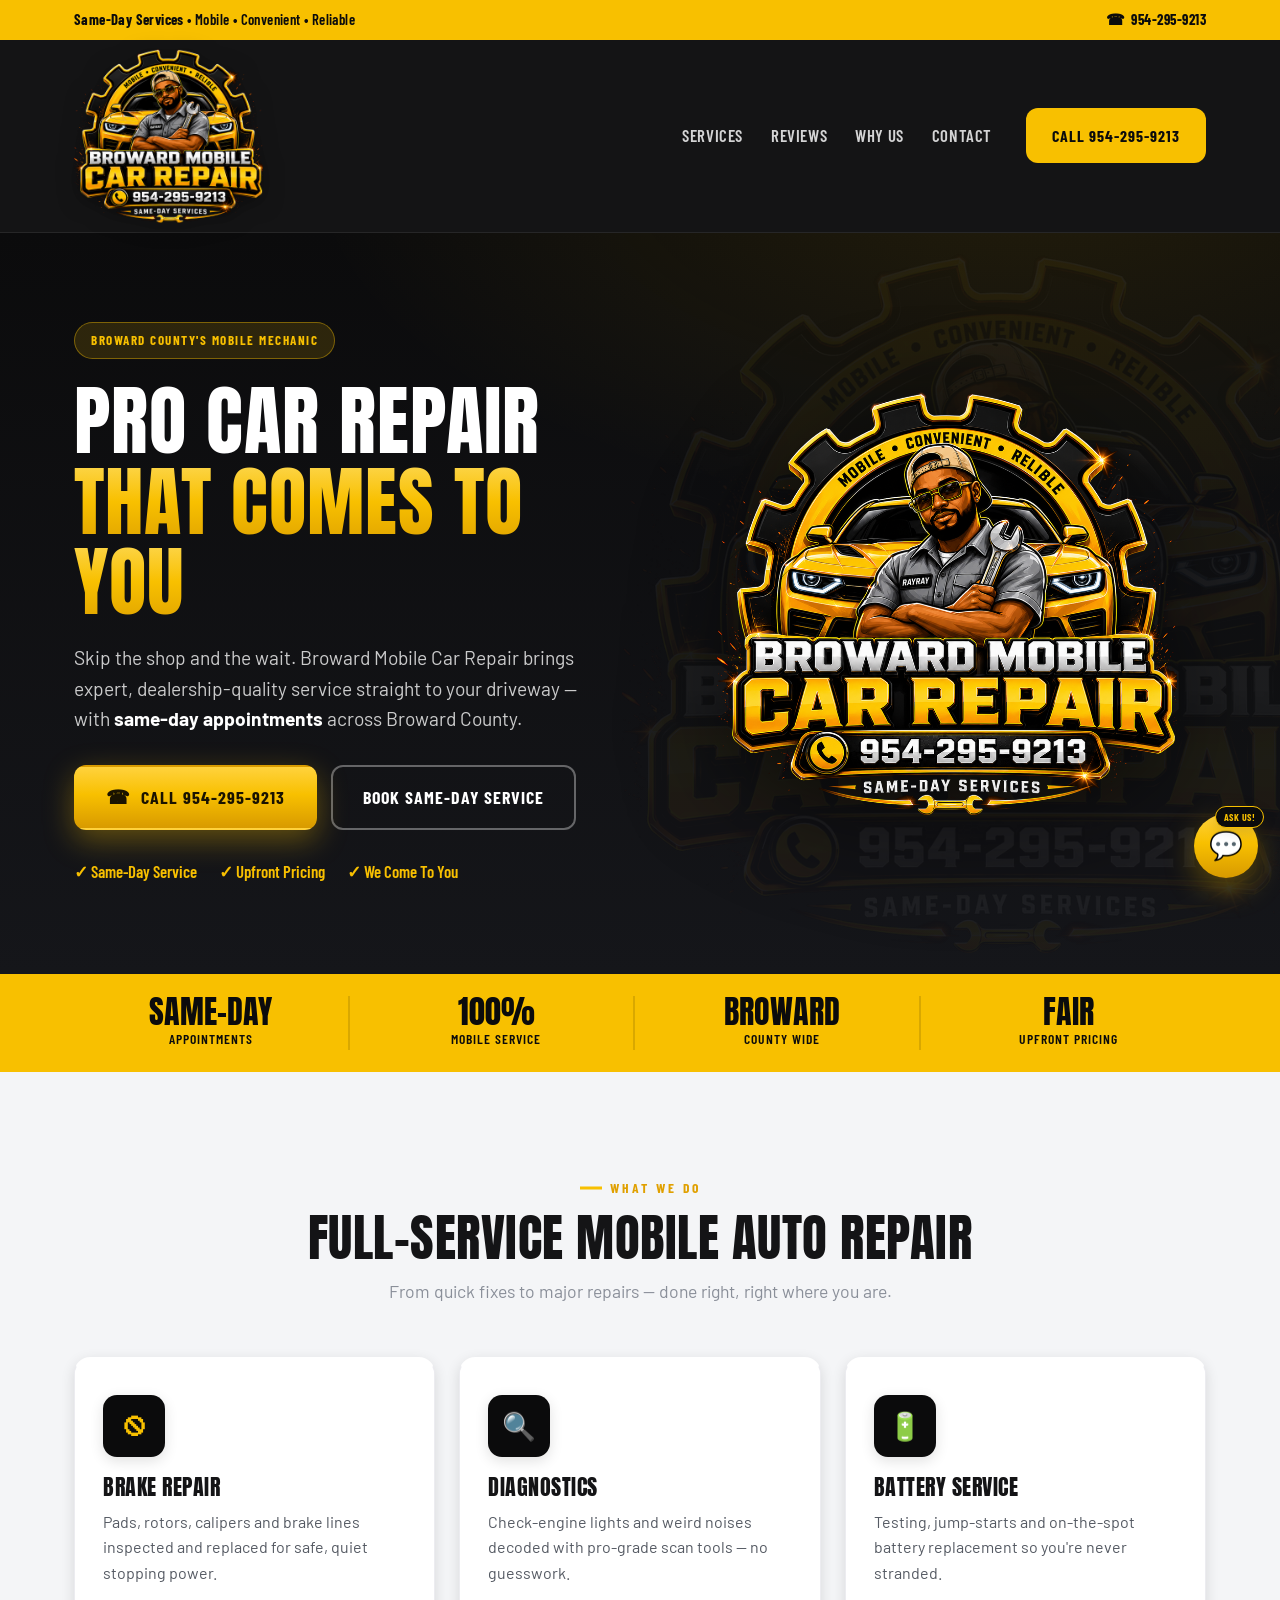
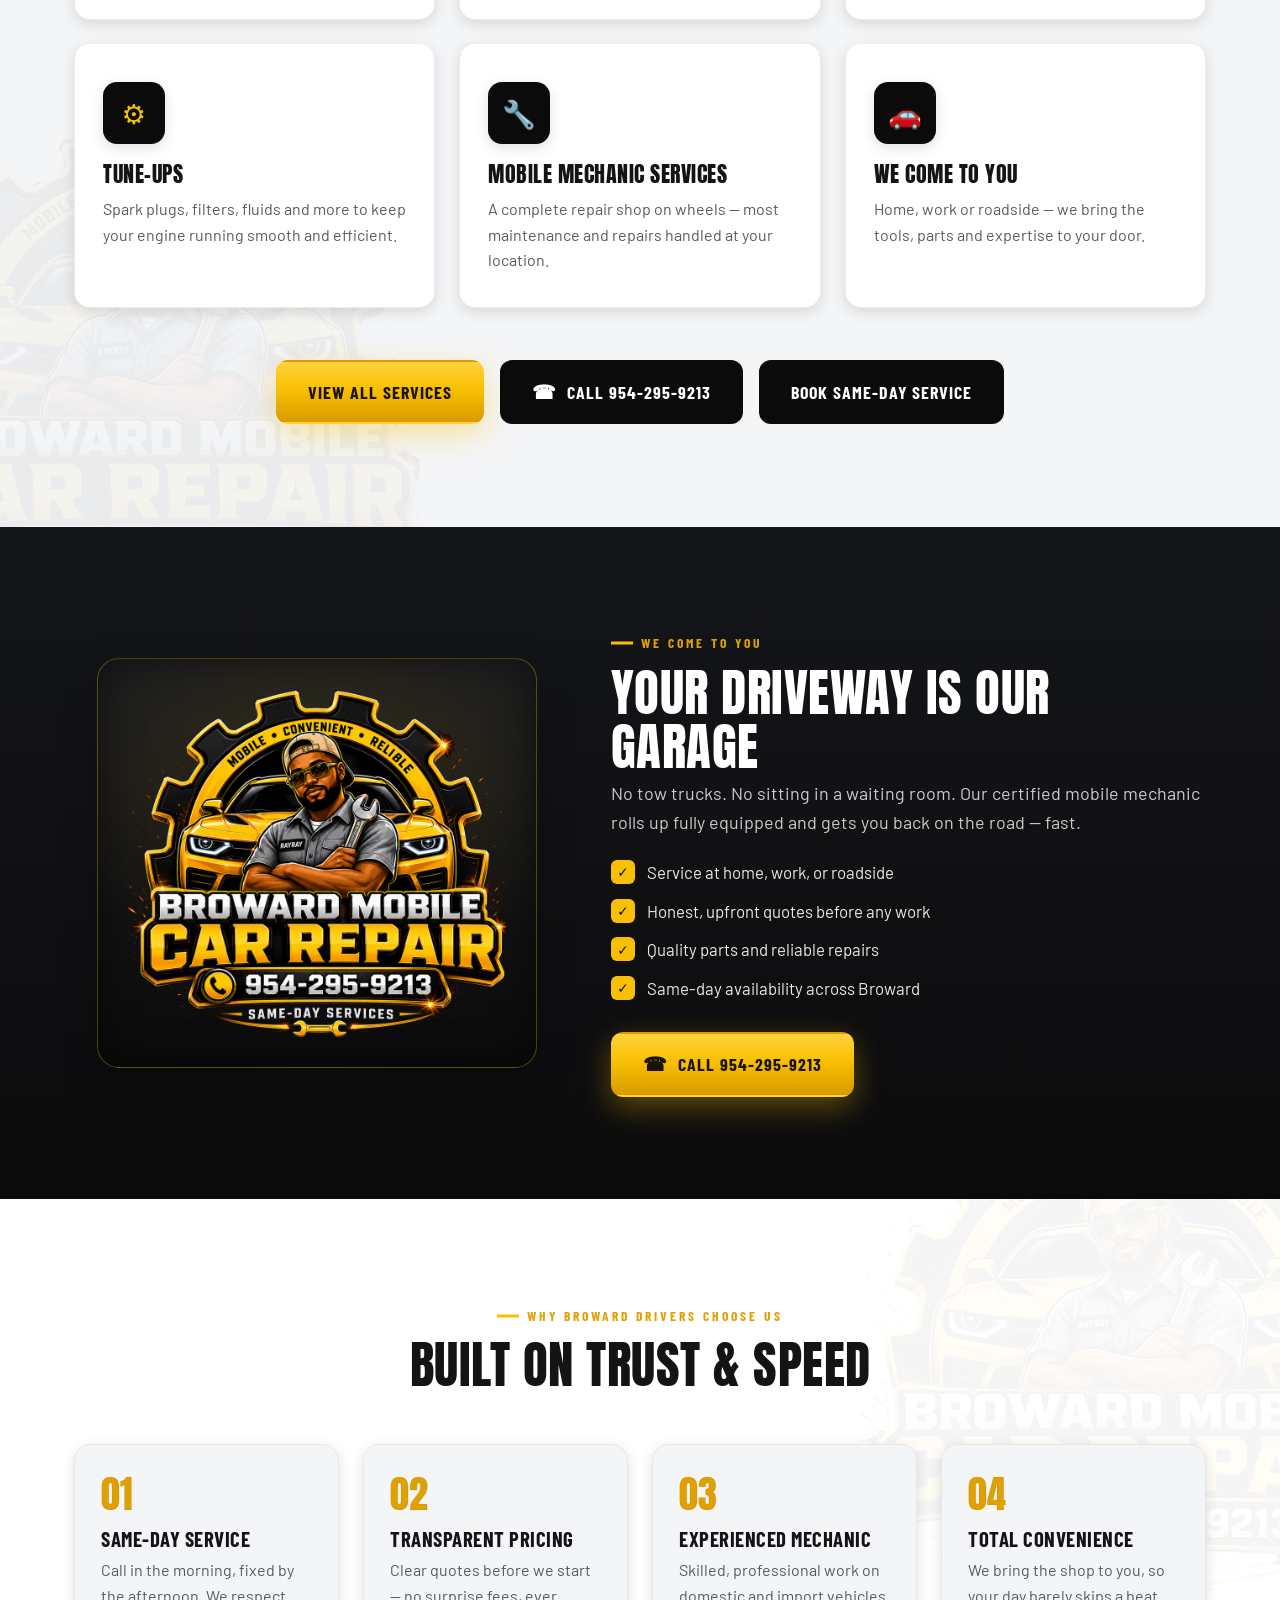
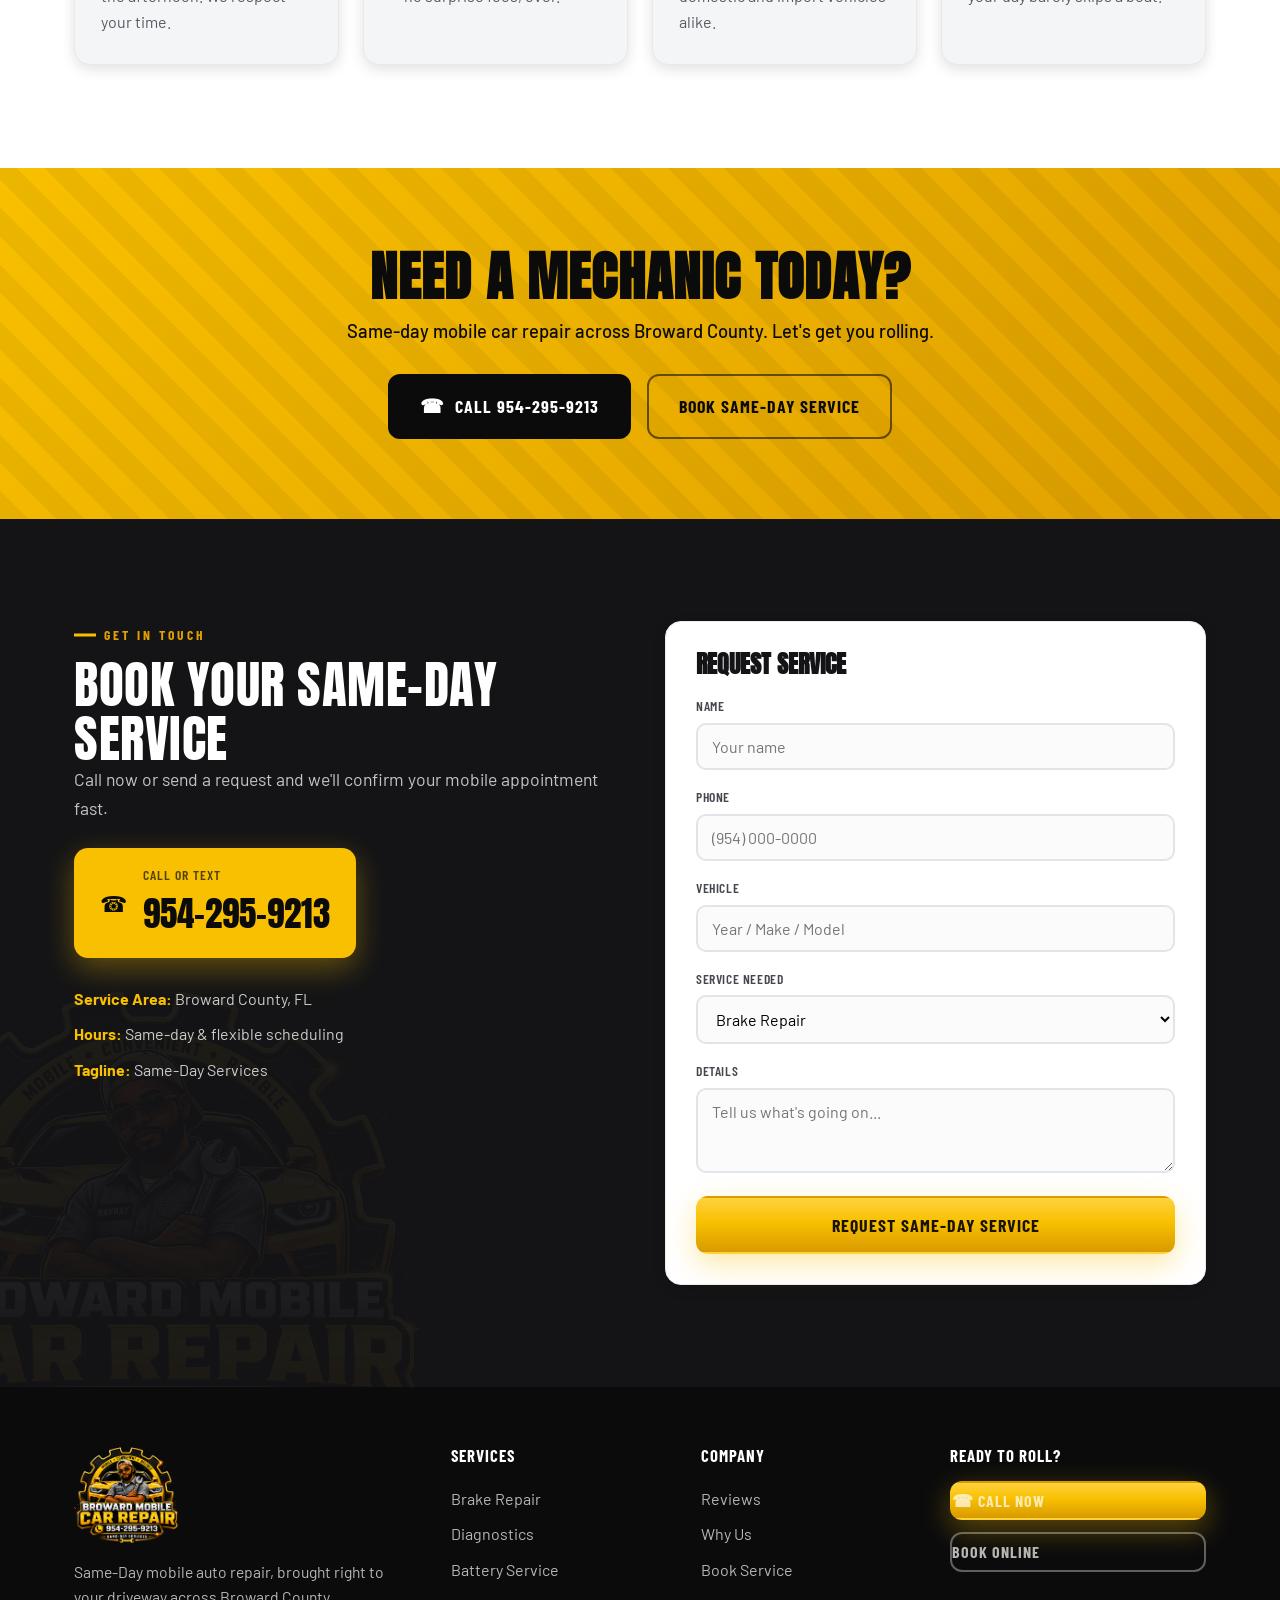
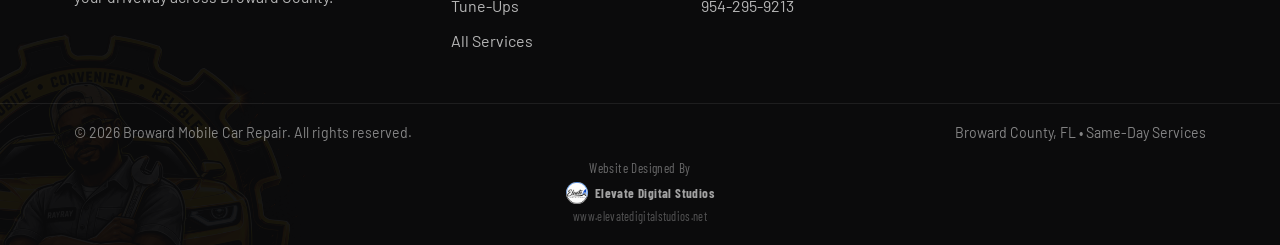
==== commit de6a76ac: "Realistic preloader gear; static footer logo with rotating background watermark Co-authored-by: Curs" ====
--- a/index.html
+++ b/index.html
@@ -17,10 +17,46 @@
     <div class="preloader" id="preloader" role="status" aria-live="polite" aria-label="Loading">
         <div class="preloader__inner">
             <div class="preloader__gear" aria-hidden="true">
-                <svg viewBox="0 0 100 100" width="110" height="110">
-                    <path fill="#f8c000" d="M50 2.5l6.1 3.2 6.8-1.2 4.6 5.2 6.9 1.1 2.6 6.4 6.1 3.3.3 6.9 4.8 5-2.1 6.6 3.2 6.1-4.3 5.4 1.1 6.8-6 3.4-1.7 6.7-6.7 1.6-4.2 5.5-6.8-1-5.6 4-6.4-2.6-6.4 2.6-5.6-4-6.8 1-4.2-5.5-6.7-1.6-1.7-6.7-6-3.4 1.1-6.8-4.3-5.4 3.2-6.1-2.1-6.6 4.8-5 .3-6.9 6.1-3.3 2.6-6.4 6.9-1.1 4.6-5.2 6.8 1.2z"/>
-                    <circle cx="50" cy="50" r="26" fill="#0b0b0c"/>
-                    <circle cx="50" cy="50" r="11" fill="#f8c000"/>
+                <svg viewBox="0 0 100 100" width="120" height="120">
+                    <defs>
+                        <radialGradient id="gearGold" cx="42%" cy="38%" r="72%">
+                            <stop offset="0%" stop-color="#ffe885"/>
+                            <stop offset="50%" stop-color="#f8c000"/>
+                            <stop offset="100%" stop-color="#bf8f00"/>
+                        </radialGradient>
+                        <radialGradient id="gearHub" cx="42%" cy="38%" r="75%">
+                            <stop offset="0%" stop-color="#2a2a2d"/>
+                            <stop offset="100%" stop-color="#0a0a0b"/>
+                        </radialGradient>
+                    </defs>
+                    <g fill="url(#gearGold)">
+                        <g transform="rotate(0 50 50)"><rect x="44.5" y="1" width="11" height="17" rx="2.5"/></g>
+                        <g transform="rotate(30 50 50)"><rect x="44.5" y="1" width="11" height="17" rx="2.5"/></g>
+                        <g transform="rotate(60 50 50)"><rect x="44.5" y="1" width="11" height="17" rx="2.5"/></g>
+                        <g transform="rotate(90 50 50)"><rect x="44.5" y="1" width="11" height="17" rx="2.5"/></g>
+                        <g transform="rotate(120 50 50)"><rect x="44.5" y="1" width="11" height="17" rx="2.5"/></g>
+                        <g transform="rotate(150 50 50)"><rect x="44.5" y="1" width="11" height="17" rx="2.5"/></g>
+                        <g transform="rotate(180 50 50)"><rect x="44.5" y="1" width="11" height="17" rx="2.5"/></g>
+                        <g transform="rotate(210 50 50)"><rect x="44.5" y="1" width="11" height="17" rx="2.5"/></g>
+                        <g transform="rotate(240 50 50)"><rect x="44.5" y="1" width="11" height="17" rx="2.5"/></g>
+                        <g transform="rotate(270 50 50)"><rect x="44.5" y="1" width="11" height="17" rx="2.5"/></g>
+                        <g transform="rotate(300 50 50)"><rect x="44.5" y="1" width="11" height="17" rx="2.5"/></g>
+                        <g transform="rotate(330 50 50)"><rect x="44.5" y="1" width="11" height="17" rx="2.5"/></g>
+                    </g>
+                    <circle cx="50" cy="50" r="40" fill="url(#gearGold)"/>
+                    <circle cx="50" cy="50" r="40" fill="none" stroke="#9c7400" stroke-width="1.5"/>
+                    <circle cx="50" cy="50" r="29" fill="url(#gearHub)"/>
+                    <circle cx="50" cy="50" r="29" fill="none" stroke="#f8c000" stroke-width="2"/>
+                    <g fill="#0a0a0b">
+                        <circle cx="50" cy="35.5" r="3.1"/>
+                        <circle cx="62.6" cy="42.8" r="3.1"/>
+                        <circle cx="62.6" cy="57.2" r="3.1"/>
+                        <circle cx="50" cy="64.5" r="3.1"/>
+                        <circle cx="37.4" cy="57.2" r="3.1"/>
+                        <circle cx="37.4" cy="42.8" r="3.1"/>
+                    </g>
+                    <circle cx="50" cy="50" r="10" fill="url(#gearGold)"/>
+                    <circle cx="50" cy="50" r="5" fill="url(#gearHub)"/>
                 </svg>
             </div>
             <img src="images/logo-dark-transparent.png" alt="Broward Mobile Car Repair" class="preloader__logo">
--- a/styles.css
+++ b/styles.css
@@ -182,8 +182,8 @@
     padding: 24px;
 }
 .preloader__gear {
-    width: 110px;
-    height: 110px;
+    width: 120px;
+    height: 120px;
     display: grid;
     place-items: center;
     animation: gear-spin 2.6s linear infinite;
@@ -753,7 +753,36 @@
 .form__note a { color: var(--yellow-deep); }
 
 /* ---------- Footer ---------- */
-.footer { background: var(--black); color: rgba(255,255,255,0.7); }
+.footer {
+    background: var(--black);
+    color: rgba(255,255,255,0.7);
+    position: relative;
+    overflow: hidden;
+}
+.footer::before {
+    content: "";
+    position: absolute;
+    left: -130px;
+    top: 50%;
+    width: 440px;
+    height: 440px;
+    background: url('images/logo-watermark.png') no-repeat center center;
+    background-size: contain;
+    opacity: 0.05;
+    pointer-events: none;
+    z-index: 0;
+    transform-origin: center center;
+    animation: footer-wm-spin 55s linear infinite;
+}
+@keyframes footer-wm-spin {
+    from { transform: translateY(-50%) rotate(0deg); }
+    to { transform: translateY(-50%) rotate(360deg); }
+}
+.footer__inner,
+.footer__bottom {
+    position: relative;
+    z-index: 1;
+}
 .footer__inner {
     display: grid;
     grid-template-columns: 1.6fr 1fr 1fr 1.2fr;
@@ -764,15 +793,9 @@
     height: 96px;
     width: auto;
     margin-bottom: 16px;
-    animation: footer-logo-spin 18s linear infinite;
-    transform-origin: center center;
-}
-@keyframes footer-logo-spin {
-    from { transform: rotate(0deg); }
-    to { transform: rotate(360deg); }
 }
 @media (prefers-reduced-motion: reduce) {
-    .footer__logo { animation: none; }
+    .footer::before { animation: none; }
 }
 .footer__tag { font-size: 0.98rem; max-width: 320px; }
 .footer__col h4,
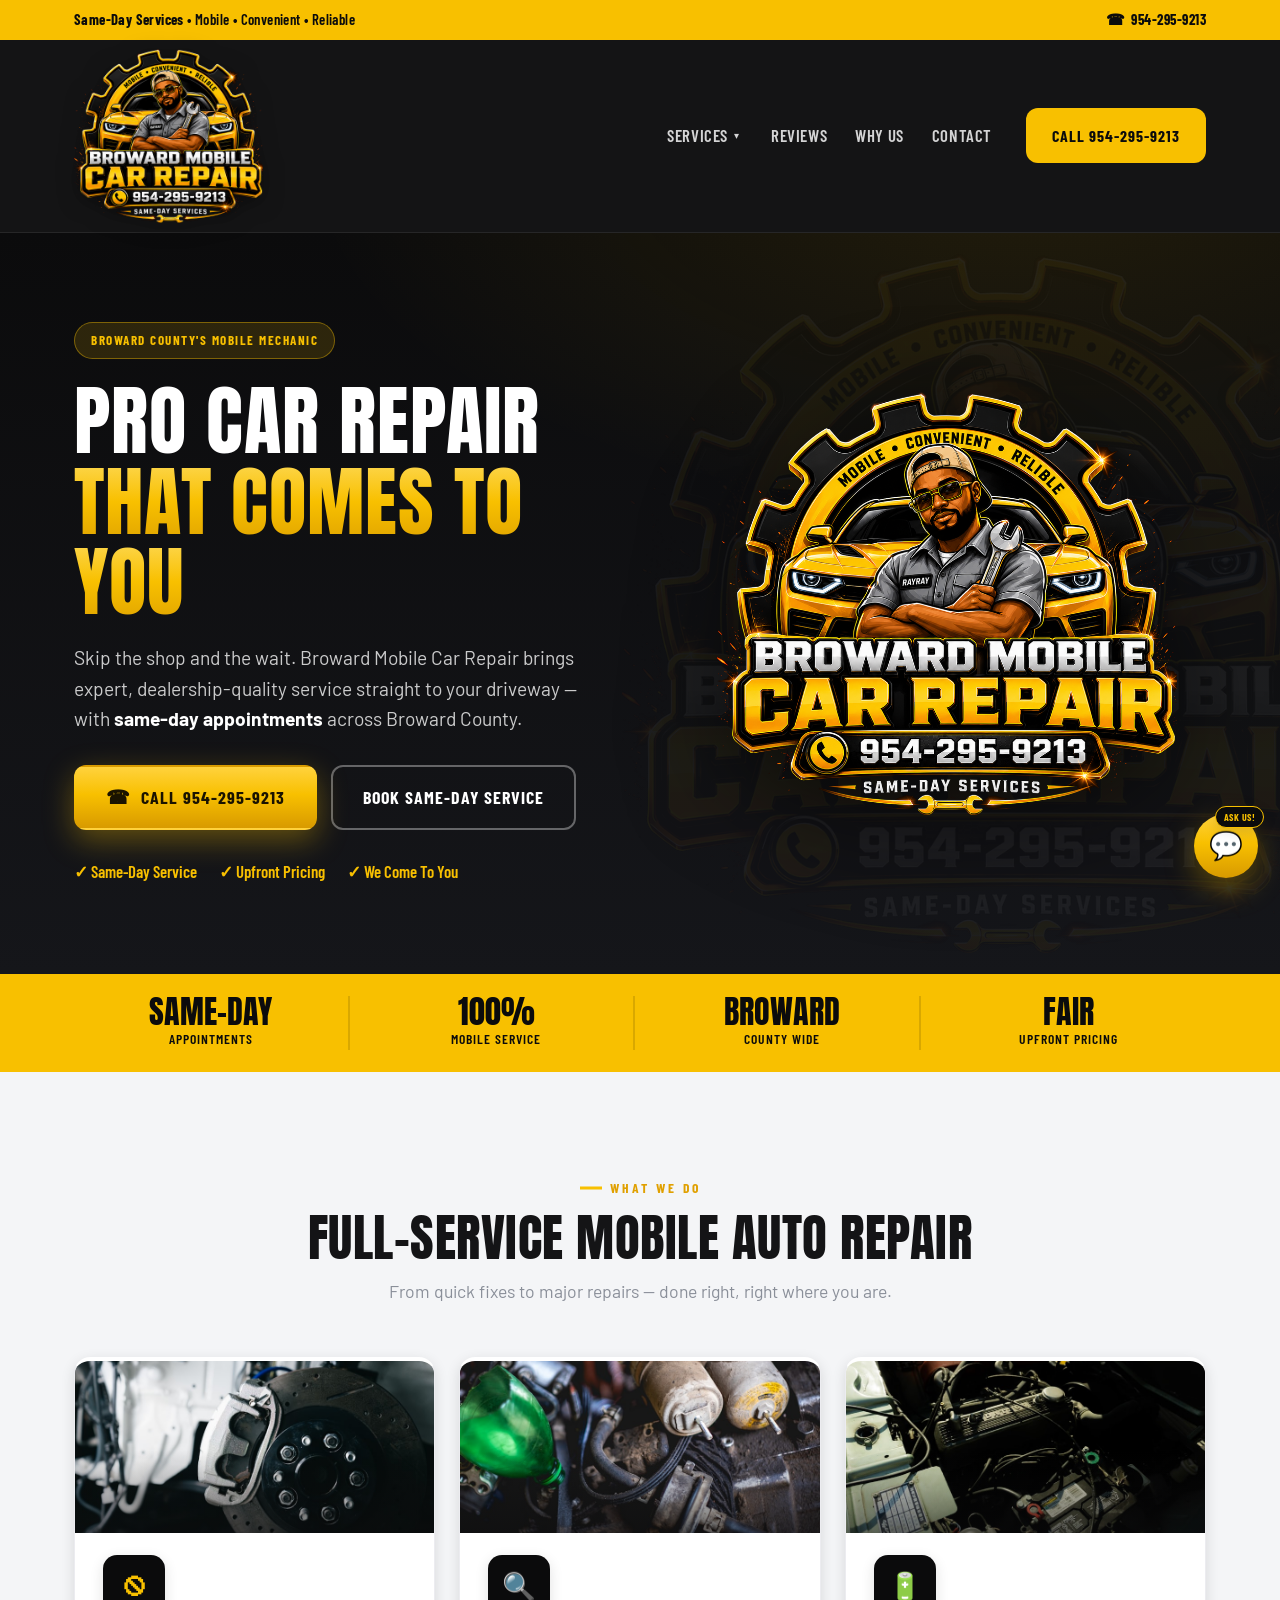
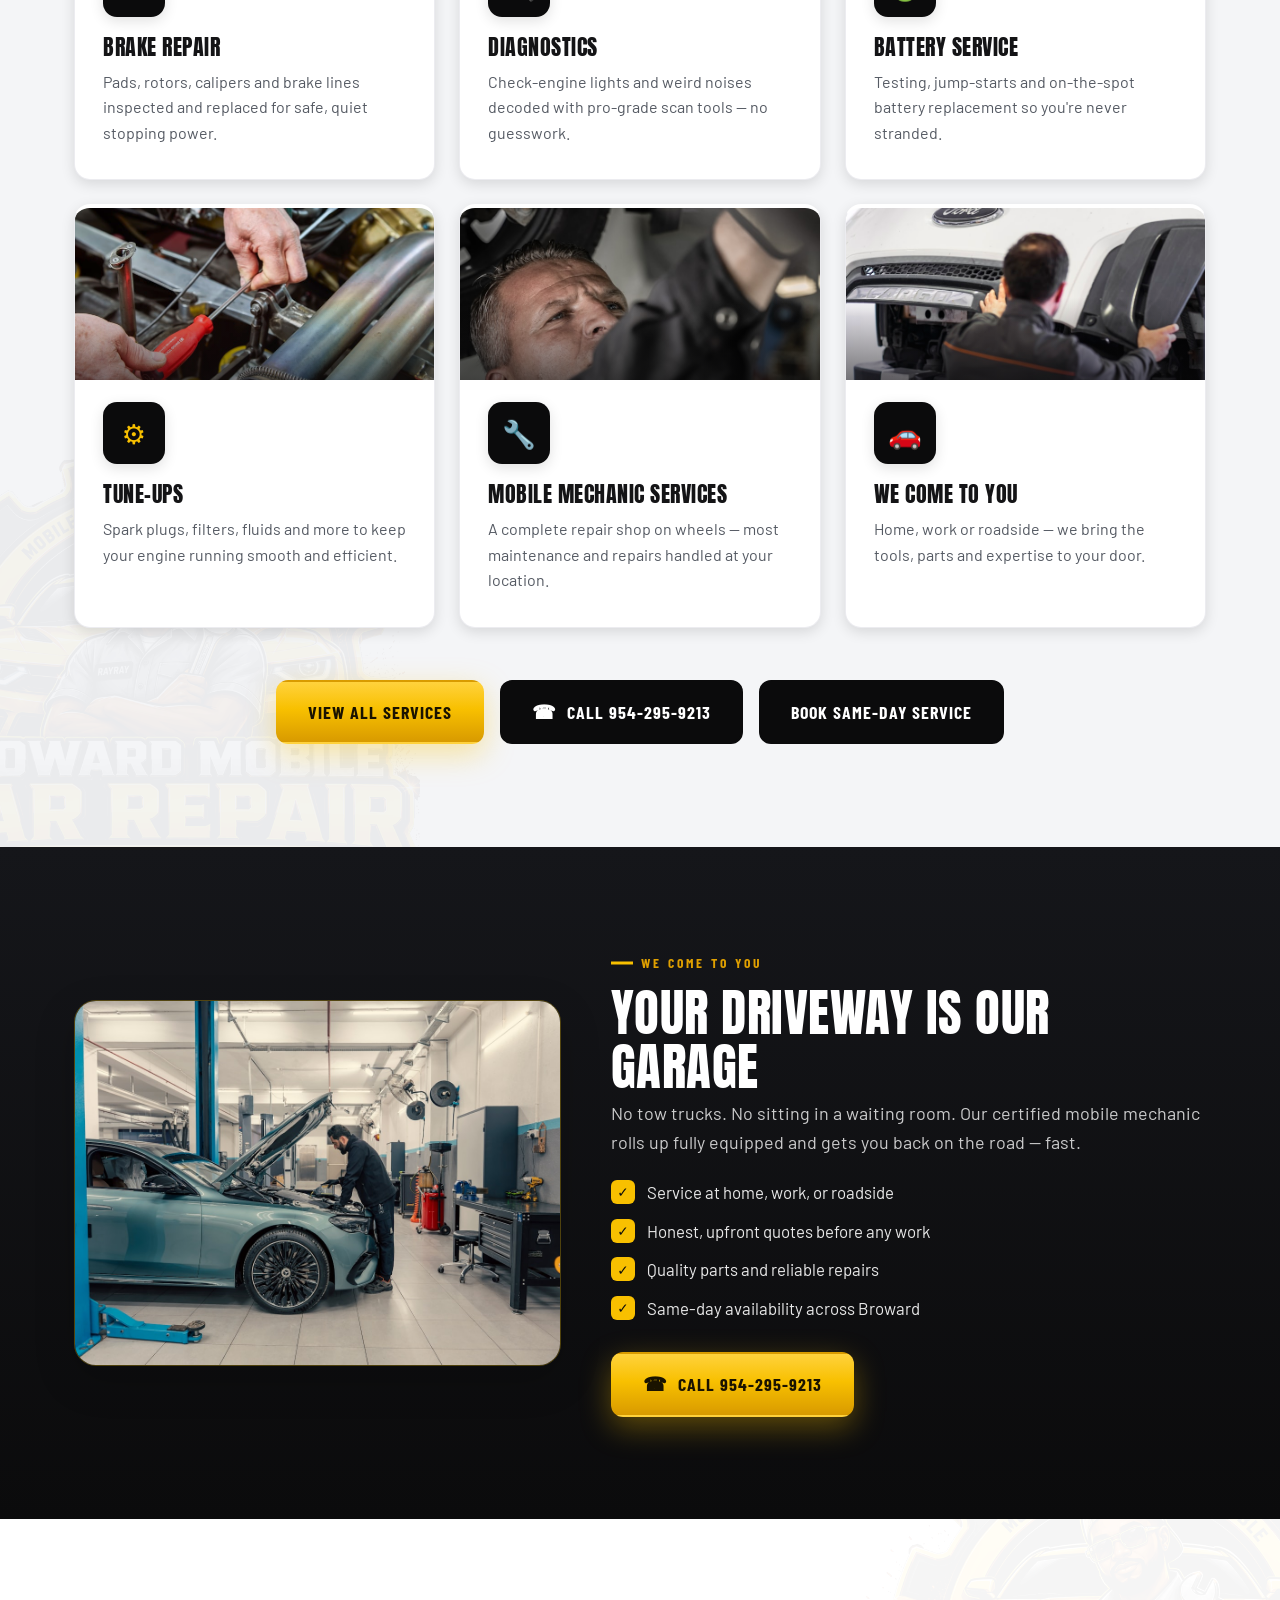
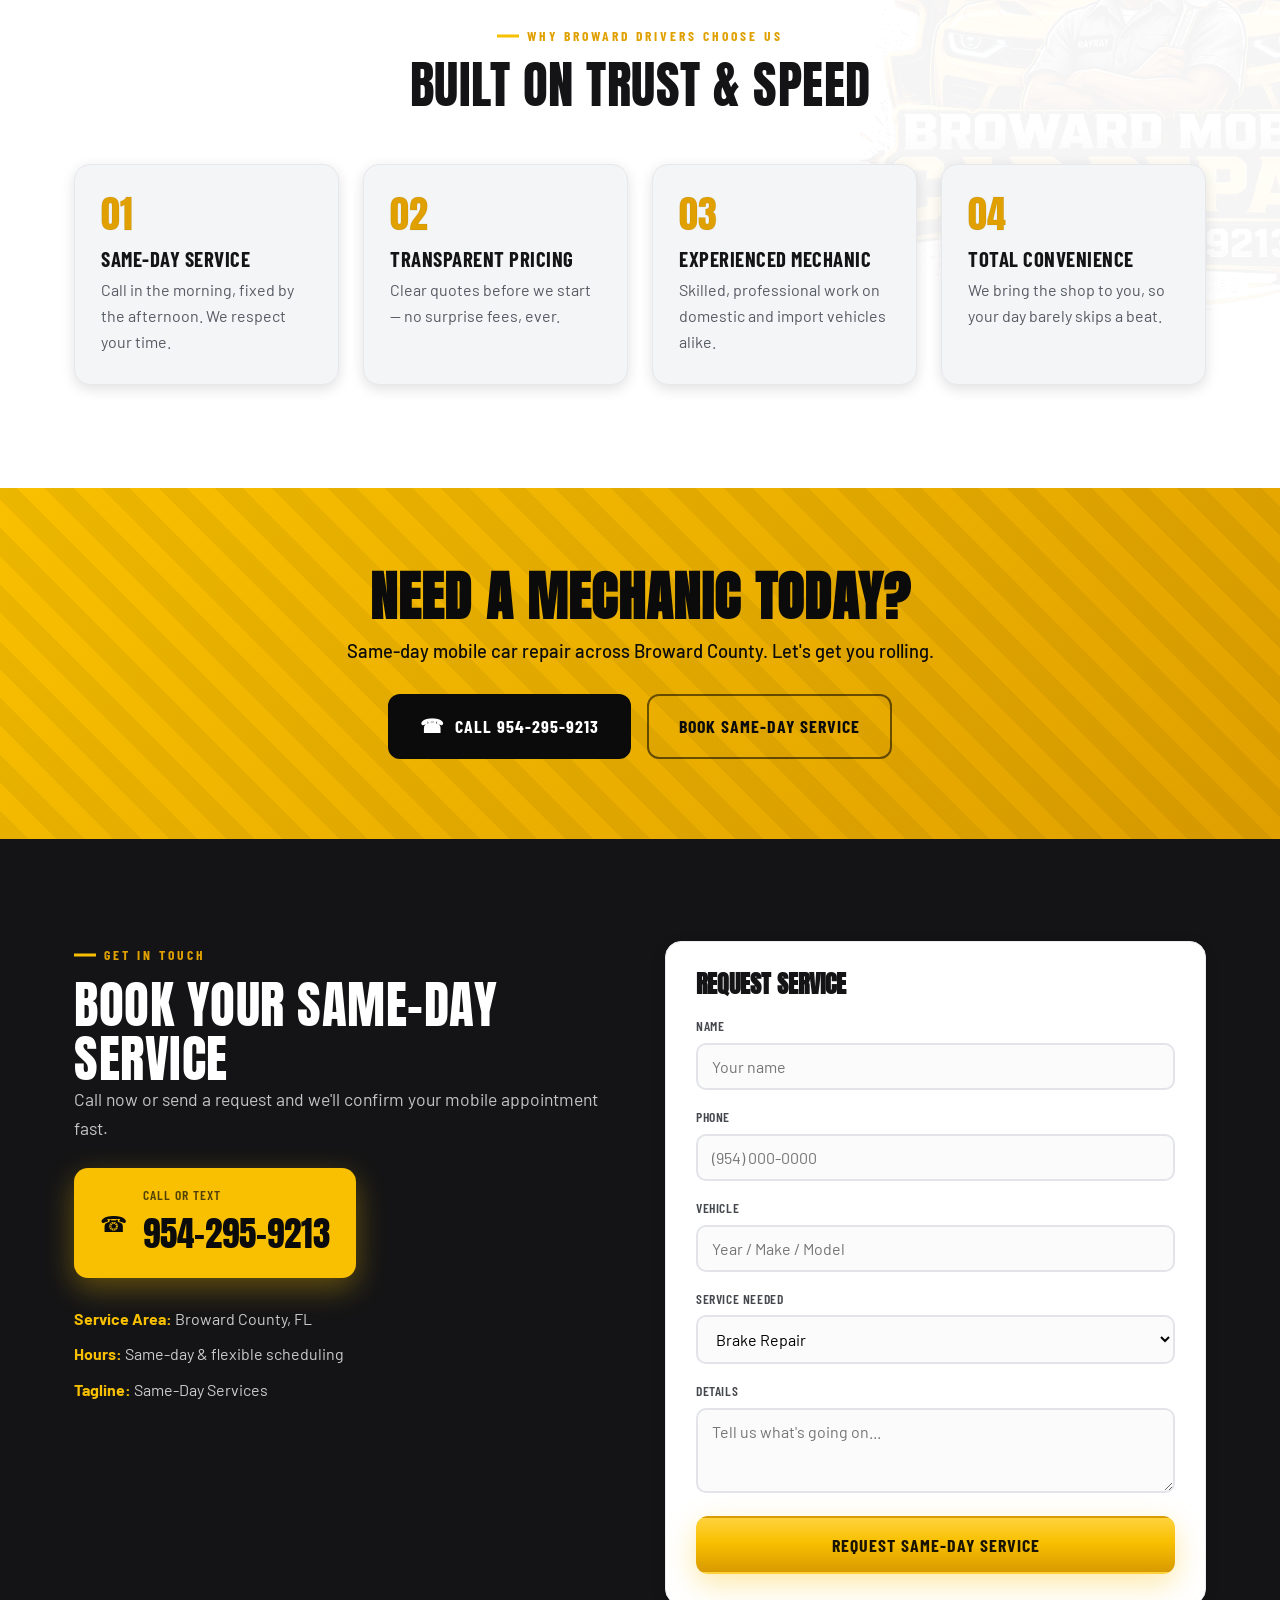
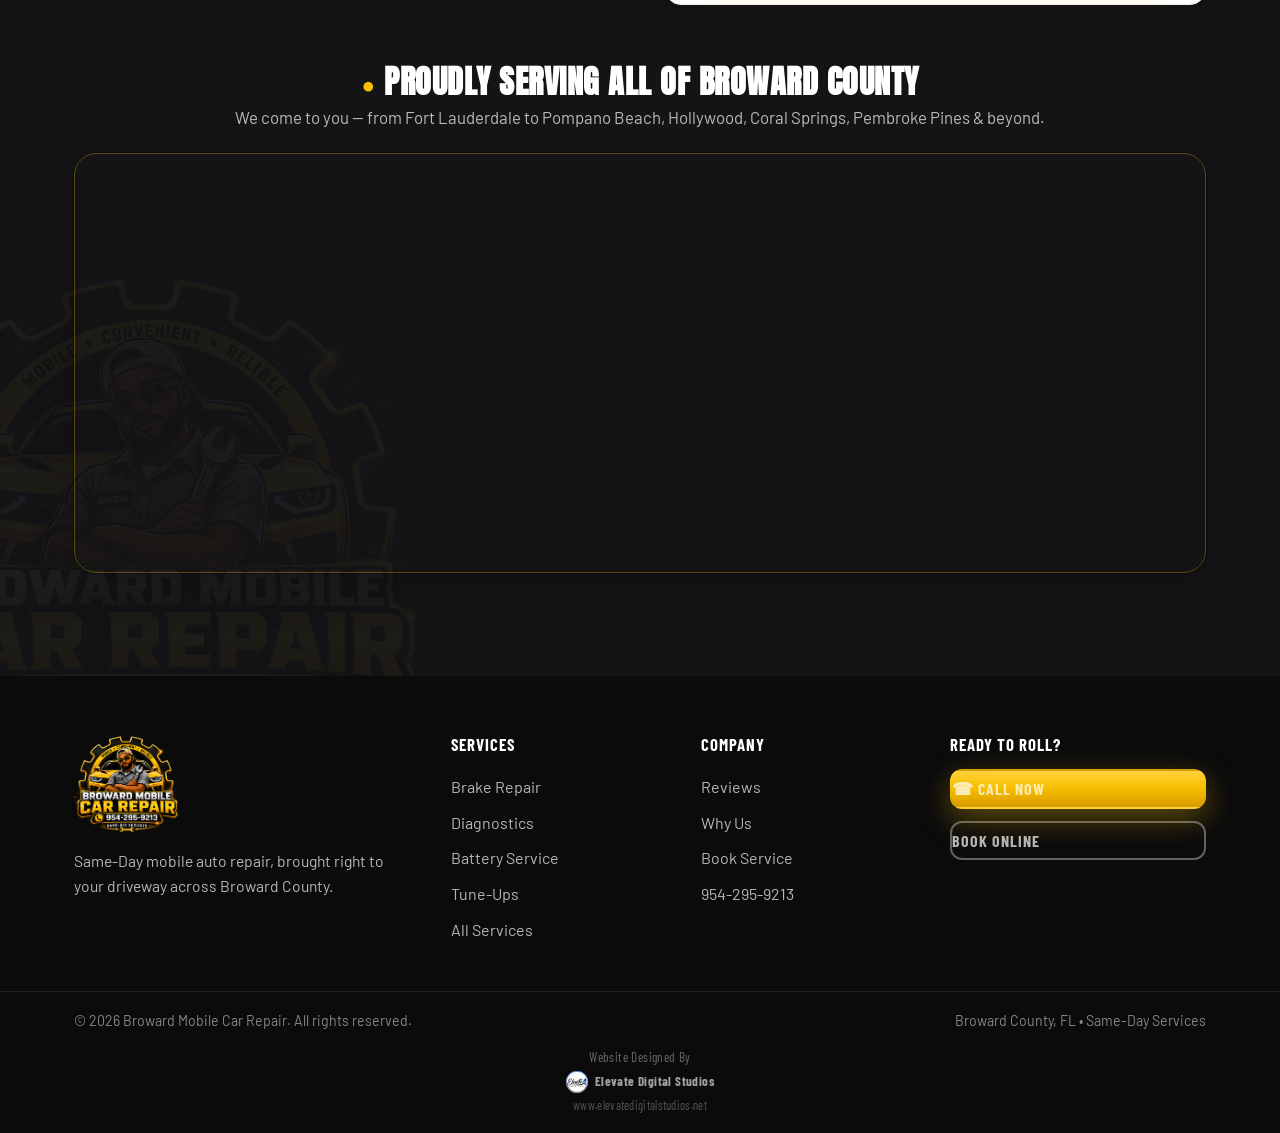
==== commit 0e26e729: "Add services dropdown nav, homepage service photos, and contact map Hover/tap Services dropdown list" ====
--- a/index.html
+++ b/index.html
@@ -81,7 +81,27 @@
             </a>
 
             <nav class="nav" id="nav">
-                <a href="services.html" class="nav__link">Services</a>
+                <div class="nav__dropdown-wrap">
+                    <a href="services.html" class="nav__link">Services</a>
+                    <button class="nav__caret" type="button" aria-label="Toggle services menu" aria-expanded="false"><span aria-hidden="true">&#9662;</span></button>
+                    <div class="nav__menu" role="menu">
+                        <a href="services.html#brakes" role="menuitem">Brake Repair</a>
+                        <a href="services.html#diagnostics" role="menuitem">Diagnostics</a>
+                        <a href="services.html#battery" role="menuitem">Battery &amp; Charging</a>
+                        <a href="services.html#tuneup" role="menuitem">Tune-Ups</a>
+                        <a href="services.html#oil" role="menuitem">Oil &amp; Fluids</a>
+                        <a href="services.html#cooling" role="menuitem">Cooling</a>
+                        <a href="services.html#ac" role="menuitem">A/C &amp; Heating</a>
+                        <a href="services.html#electrical" role="menuitem">Electrical</a>
+                        <a href="services.html#suspension" role="menuitem">Suspension</a>
+                        <a href="services.html#tires" role="menuitem">Tires &amp; Wheels</a>
+                        <a href="services.html#fuel" role="menuitem">Fuel System</a>
+                        <a href="services.html#belts" role="menuitem">Belts &amp; Hoses</a>
+                        <a href="services.html#inspections" role="menuitem">Inspections</a>
+                        <a href="services.html#mobile" role="menuitem">Mobile &amp; Roadside</a>
+                        <a href="services.html" class="nav__menu-all" role="menuitem">View All Services &rarr;</a>
+                    </div>
+                </div>
                 <a href="reviews.html" class="nav__link">Reviews</a>
                 <a href="#why" class="nav__link">Why Us</a>
                 <a href="#contact" class="nav__link">Contact</a>
@@ -147,36 +167,42 @@
 
             <div class="grid grid--services">
                 <article class="card service">
+                    <div class="service__media"><img src="images/services/brakes.jpg" alt="Brake rotor and caliper repair" class="service__img" loading="lazy"></div>
                     <div class="service__icon" aria-hidden="true">&#128711;</div>
                     <h3 class="service__title">Brake Repair</h3>
                     <p>Pads, rotors, calipers and brake lines inspected and replaced for safe, quiet stopping power.</p>
                 </article>
 
                 <article class="card service">
+                    <div class="service__media"><img src="images/services/diagnostics.jpg" alt="Engine diagnostics under the hood" class="service__img" loading="lazy"></div>
                     <div class="service__icon" aria-hidden="true">&#128269;</div>
                     <h3 class="service__title">Diagnostics</h3>
                     <p>Check-engine lights and weird noises decoded with pro-grade scan tools — no guesswork.</p>
                 </article>
 
                 <article class="card service">
+                    <div class="service__media"><img src="images/services/battery.jpg" alt="Car battery and engine service" class="service__img" loading="lazy"></div>
                     <div class="service__icon" aria-hidden="true">&#128267;</div>
                     <h3 class="service__title">Battery Service</h3>
                     <p>Testing, jump-starts and on-the-spot battery replacement so you're never stranded.</p>
                 </article>
 
                 <article class="card service">
+                    <div class="service__media"><img src="images/services/tuneup.jpg" alt="Mechanic performing an engine tune-up" class="service__img" loading="lazy"></div>
                     <div class="service__icon" aria-hidden="true">&#9881;</div>
                     <h3 class="service__title">Tune-Ups</h3>
                     <p>Spark plugs, filters, fluids and more to keep your engine running smooth and efficient.</p>
                 </article>
 
                 <article class="card service">
+                    <div class="service__media"><img src="images/services/mobile.jpg" alt="Mobile mechanic working under a car" class="service__img" loading="lazy"></div>
                     <div class="service__icon" aria-hidden="true">&#128295;</div>
                     <h3 class="service__title">Mobile Mechanic Services</h3>
                     <p>A complete repair shop on wheels — most maintenance and repairs handled at your location.</p>
                 </article>
 
                 <article class="card service">
+                    <div class="service__media"><img src="images/services/cometoyou.jpg" alt="Mechanic working on a customer's vehicle" class="service__img" loading="lazy"></div>
                     <div class="service__icon" aria-hidden="true">&#128663;</div>
                     <h3 class="service__title">We Come To You</h3>
                     <p>Home, work or roadside — we bring the tools, parts and expertise to your door.</p>
@@ -195,7 +221,7 @@
     <section class="section mobile" id="mobile">
         <div class="container mobile__inner">
             <div class="mobile__media">
-                <img src="images/logo-transparent.png" alt="Broward Mobile Car Repair" class="mobile__logo">
+                <img src="images/feature-work.jpg" alt="Mobile mechanic working on a car with the hood up" class="mobile__photo" loading="lazy">
             </div>
             <div class="mobile__content">
                 <span class="eyebrow">We Come To You</span>
@@ -316,6 +342,22 @@
                 <p class="form__note" id="formNote" hidden>Thanks! For the fastest response, call <a href="tel:9542959213">954-295-9213</a>.</p>
             </form>
         </div>
+
+        <div class="container contact__map-wrap">
+            <div class="contact__map-head">
+                <h3 class="contact__map-title"><span class="ico-pin" aria-hidden="true">&#9679;</span> Proudly Serving All of Broward County</h3>
+                <p class="contact__map-sub">We come to you &mdash; from Fort Lauderdale to Pompano Beach, Hollywood, Coral Springs, Pembroke Pines &amp; beyond.</p>
+            </div>
+            <div class="contact__map">
+                <iframe
+                    title="Broward County, FL service area map"
+                    src="https://www.google.com/maps?q=Broward%20County%2C%20FL&z=10&output=embed"
+                    width="100%" height="100%"
+                    style="border:0;" loading="lazy"
+                    referrerpolicy="no-referrer-when-downgrade"
+                    allowfullscreen></iframe>
+            </div>
+        </div>
     </section>
 
     <!-- Footer -->
--- a/styles.css
+++ b/styles.css
@@ -317,6 +317,97 @@
 .nav__link:hover::after { width: 100%; }
 .nav__cta { margin-left: 6px; }
 
+/* ---- Services dropdown ---- */
+.nav__dropdown-wrap { position: relative; display: flex; align-items: center; gap: 2px; }
+.nav__caret {
+    background: none;
+    border: 0;
+    cursor: pointer;
+    color: rgba(255, 255, 255, 0.82);
+    font-size: 0.62rem;
+    line-height: 1;
+    padding: 8px 4px;
+    display: inline-flex;
+    align-items: center;
+    transition: transform 0.25s ease, color 0.2s ease;
+}
+.nav__caret:hover { color: var(--white); }
+.nav__dropdown-wrap:hover .nav__caret,
+.nav__dropdown-wrap.is-open .nav__caret { transform: rotate(180deg); color: var(--yellow); }
+.nav__menu {
+    position: absolute;
+    top: calc(100% + 16px);
+    left: 50%;
+    transform: translateX(-50%) translateY(8px);
+    width: 480px;
+    max-width: 92vw;
+    background: #0d0d0f;
+    border: 1px solid rgba(248, 196, 0, 0.25);
+    border-radius: 14px;
+    box-shadow: 0 24px 60px rgba(0, 0, 0, 0.55);
+    padding: 14px;
+    display: grid;
+    grid-template-columns: 1fr 1fr;
+    gap: 3px 8px;
+    opacity: 0;
+    visibility: hidden;
+    pointer-events: none;
+    transition: opacity 0.2s ease, transform 0.2s ease, visibility 0.2s;
+    z-index: 80;
+}
+.nav__menu::before {
+    content: "";
+    position: absolute;
+    top: -16px; left: 0; right: 0;
+    height: 16px;
+}
+.nav__dropdown-wrap:hover .nav__menu,
+.nav__dropdown-wrap:focus-within .nav__menu,
+.nav__dropdown-wrap.is-open .nav__menu {
+    opacity: 1;
+    visibility: visible;
+    pointer-events: auto;
+    transform: translateX(-50%) translateY(0);
+}
+.nav__menu a {
+    display: flex;
+    align-items: center;
+    gap: 9px;
+    color: rgba(255, 255, 255, 0.8);
+    font-family: var(--cond);
+    font-weight: 600;
+    text-transform: uppercase;
+    letter-spacing: 0.4px;
+    font-size: 0.9rem;
+    padding: 9px 12px;
+    border-radius: 8px;
+    transition: background 0.18s ease, color 0.18s ease;
+    white-space: nowrap;
+}
+.nav__menu a::after { display: none; }
+.nav__menu a::before {
+    content: "";
+    width: 7px; height: 7px;
+    border-radius: 2px;
+    background: var(--yellow);
+    flex: none;
+    transform: rotate(45deg);
+    opacity: 0.6;
+    transition: opacity 0.18s ease;
+}
+.nav__menu a:hover { background: rgba(248, 196, 0, 0.12); color: #fff; }
+.nav__menu a:hover::before { opacity: 1; }
+.nav__menu-all {
+    grid-column: 1 / -1;
+    justify-content: center;
+    margin-top: 8px;
+    background: var(--yellow);
+    color: var(--black) !important;
+    font-weight: 800;
+}
+.nav__menu-all::before { display: none !important; }
+.nav__menu-all:hover { background: var(--yellow-deep); }
+
 /* Hamburger */
 .nav-toggle {
     display: none;
@@ -499,6 +590,17 @@
     top: -120px;
     bottom: auto;
 }
+.contact .section__watermark {
+    transform-origin: center center;
+    animation: section-wm-spin 55s linear infinite;
+}
+@keyframes section-wm-spin {
+    from { transform: rotate(0deg); }
+    to { transform: rotate(360deg); }
+}
+@media (prefers-reduced-motion: reduce) {
+    .contact .section__watermark { animation: none; }
+}
 .section .container { position: relative; z-index: 1; }
 
 /* ---------- Cards / grid ---------- */
@@ -520,6 +622,29 @@
     transition: transform 0.2s ease, box-shadow 0.2s ease, border-color 0.2s ease;
     border-top: 4px solid transparent;
 }
+.service__media {
+    margin: -34px -28px 22px;
+    height: 172px;
+    overflow: hidden;
+    background: var(--black);
+    position: relative;
+    z-index: 1;
+}
+.service__media::after {
+    content: "";
+    position: absolute;
+    inset: 0;
+    background: linear-gradient(180deg, rgba(11,11,12,0) 52%, rgba(11,11,12,0.55) 100%);
+    pointer-events: none;
+}
+.service__img {
+    width: 100%;
+    height: 100%;
+    object-fit: cover;
+    display: block;
+    transition: transform 0.6s cubic-bezier(.2,.8,.2,1);
+}
+.service:hover .service__img { transform: scale(1.07); }
 .service:hover {
     transform: translateY(-6px);
     box-shadow: var(--shadow-md);
@@ -566,6 +691,15 @@
     gap: 50px;
 }
 .mobile__media { display: flex; justify-content: center; }
+.mobile__photo {
+    width: 100%;
+    display: block;
+    border-radius: var(--radius-lg);
+    border: 1px solid rgba(248, 196, 0, 0.28);
+    box-shadow: var(--shadow-md);
+    aspect-ratio: 4 / 3;
+    object-fit: cover;
+}
 .mobile__logo {
     width: min(440px, 94%);
     background:
@@ -704,6 +838,35 @@
 .contact__meta { display: grid; gap: 10px; color: rgba(255,255,255,0.78); }
 .contact__meta strong { color: var(--yellow); }
 
+/* Map */
+.contact__map-wrap { position: relative; z-index: 2; margin-top: 60px; }
+.contact__map-head { text-align: center; margin-bottom: 22px; }
+.contact__map-title {
+    font-family: var(--display);
+    text-transform: uppercase;
+    font-size: clamp(1.4rem, 3vw, 2rem);
+    color: var(--white);
+    letter-spacing: 0.5px;
+}
+.contact__map-title .ico-pin { color: var(--yellow); font-size: 0.7em; vertical-align: middle; }
+.contact__map-sub { color: rgba(255,255,255,0.7); font-size: 1.05rem; margin-top: 6px; }
+.contact__map {
+    position: relative;
+    height: 420px;
+    border-radius: var(--radius-lg);
+    overflow: hidden;
+    border: 1px solid rgba(248, 196, 0, 0.3);
+    box-shadow: var(--shadow-md), 0 0 0 1px rgba(0,0,0,0.4);
+}
+.contact__map iframe {
+    display: block;
+    width: 100%;
+    height: 100%;
+    filter: grayscale(0.25) contrast(1.05);
+    transition: filter 0.4s ease;
+}
+.contact__map:hover iframe { filter: grayscale(0) contrast(1); }
+
 /* Form */
 .contact__form { padding: 30px; color: var(--ink); }
 .form__title {
@@ -753,36 +916,7 @@
 .form__note a { color: var(--yellow-deep); }
 
 /* ---------- Footer ---------- */
-.footer {
-    background: var(--black);
-    color: rgba(255,255,255,0.7);
-    position: relative;
-    overflow: hidden;
-}
-.footer::before {
-    content: "";
-    position: absolute;
-    left: -130px;
-    top: 50%;
-    width: 440px;
-    height: 440px;
-    background: url('images/logo-watermark.png') no-repeat center center;
-    background-size: contain;
-    opacity: 0.05;
-    pointer-events: none;
-    z-index: 0;
-    transform-origin: center center;
-    animation: footer-wm-spin 55s linear infinite;
-}
-@keyframes footer-wm-spin {
-    from { transform: translateY(-50%) rotate(0deg); }
-    to { transform: translateY(-50%) rotate(360deg); }
-}
-.footer__inner,
-.footer__bottom {
-    position: relative;
-    z-index: 1;
-}
+.footer { background: var(--black); color: rgba(255,255,255,0.7); }
 .footer__inner {
     display: grid;
     grid-template-columns: 1.6fr 1fr 1fr 1.2fr;
@@ -793,9 +927,6 @@
     height: 96px;
     width: auto;
     margin-bottom: 16px;
-}
-@media (prefers-reduced-motion: reduce) {
-    .footer::before { animation: none; }
 }
 .footer__tag { font-size: 0.98rem; max-width: 320px; }
 .footer__col h4,
@@ -1101,7 +1232,30 @@
     border-top: 4px solid var(--yellow);
     display: flex;
     flex-direction: column;
-}
+    overflow: hidden;
+}
+.svc__media {
+    margin: -30px -28px 22px;
+    height: 180px;
+    overflow: hidden;
+    background: var(--black);
+    position: relative;
+}
+.svc__media::after {
+    content: "";
+    position: absolute;
+    inset: 0;
+    background: linear-gradient(180deg, rgba(11,11,12,0) 55%, rgba(11,11,12,0.55) 100%);
+    pointer-events: none;
+}
+.svc__img {
+    width: 100%;
+    height: 100%;
+    object-fit: cover;
+    display: block;
+    transition: transform 0.6s cubic-bezier(.2,.8,.2,1);
+}
+.svc:hover .svc__img { transform: scale(1.07); }
 .svc__head { display: flex; align-items: center; gap: 16px; margin-bottom: 8px; }
 .svc__icon {
     width: 58px; height: 58px;
@@ -1653,6 +1807,8 @@
     .checklist { display: inline-grid; text-align: left; }
     .contact__inner { grid-template-columns: 1fr; }
     .footer__inner { grid-template-columns: 1fr 1fr; }
+    .contact__map { height: 320px; }
+    .contact__map-wrap { margin-top: 44px; }
 }
 
 @media (max-width: 760px) {
@@ -1677,6 +1833,34 @@
     .nav__cta { width: 100%; margin-left: 0; }
     .nav-toggle { display: flex; }
 
+    /* Dropdown on mobile = inline accordion */
+    .nav__dropdown-wrap { flex-wrap: wrap; width: 100%; gap: 8px; }
+    .nav__caret { font-size: 0.85rem; padding: 8px 10px; margin-left: auto; }
+    .nav__menu {
+        position: static;
+        transform: none;
+        width: 100%;
+        max-width: 100%;
+        grid-template-columns: 1fr;
+        gap: 2px;
+        display: none;
+        opacity: 1;
+        visibility: visible;
+        pointer-events: auto;
+        background: transparent;
+        border: 0;
+        box-shadow: none;
+        padding: 4px 0 0 6px;
+        max-height: 46vh;
+        overflow-y: auto;
+    }
+    .nav__dropdown-wrap.is-open .nav__menu { display: grid; }
+    .nav__dropdown-wrap:hover .nav__menu,
+    .nav__dropdown-wrap:focus-within .nav__menu { display: none; }
+    .nav__dropdown-wrap.is-open .nav__menu { display: grid; }
+    .nav__menu a { font-size: 1rem; padding: 8px 10px; }
+    .nav__menu-all { margin-top: 6px; }
+
     .topbar__item { display: none; }
     .topbar__inner { justify-content: center; }
 
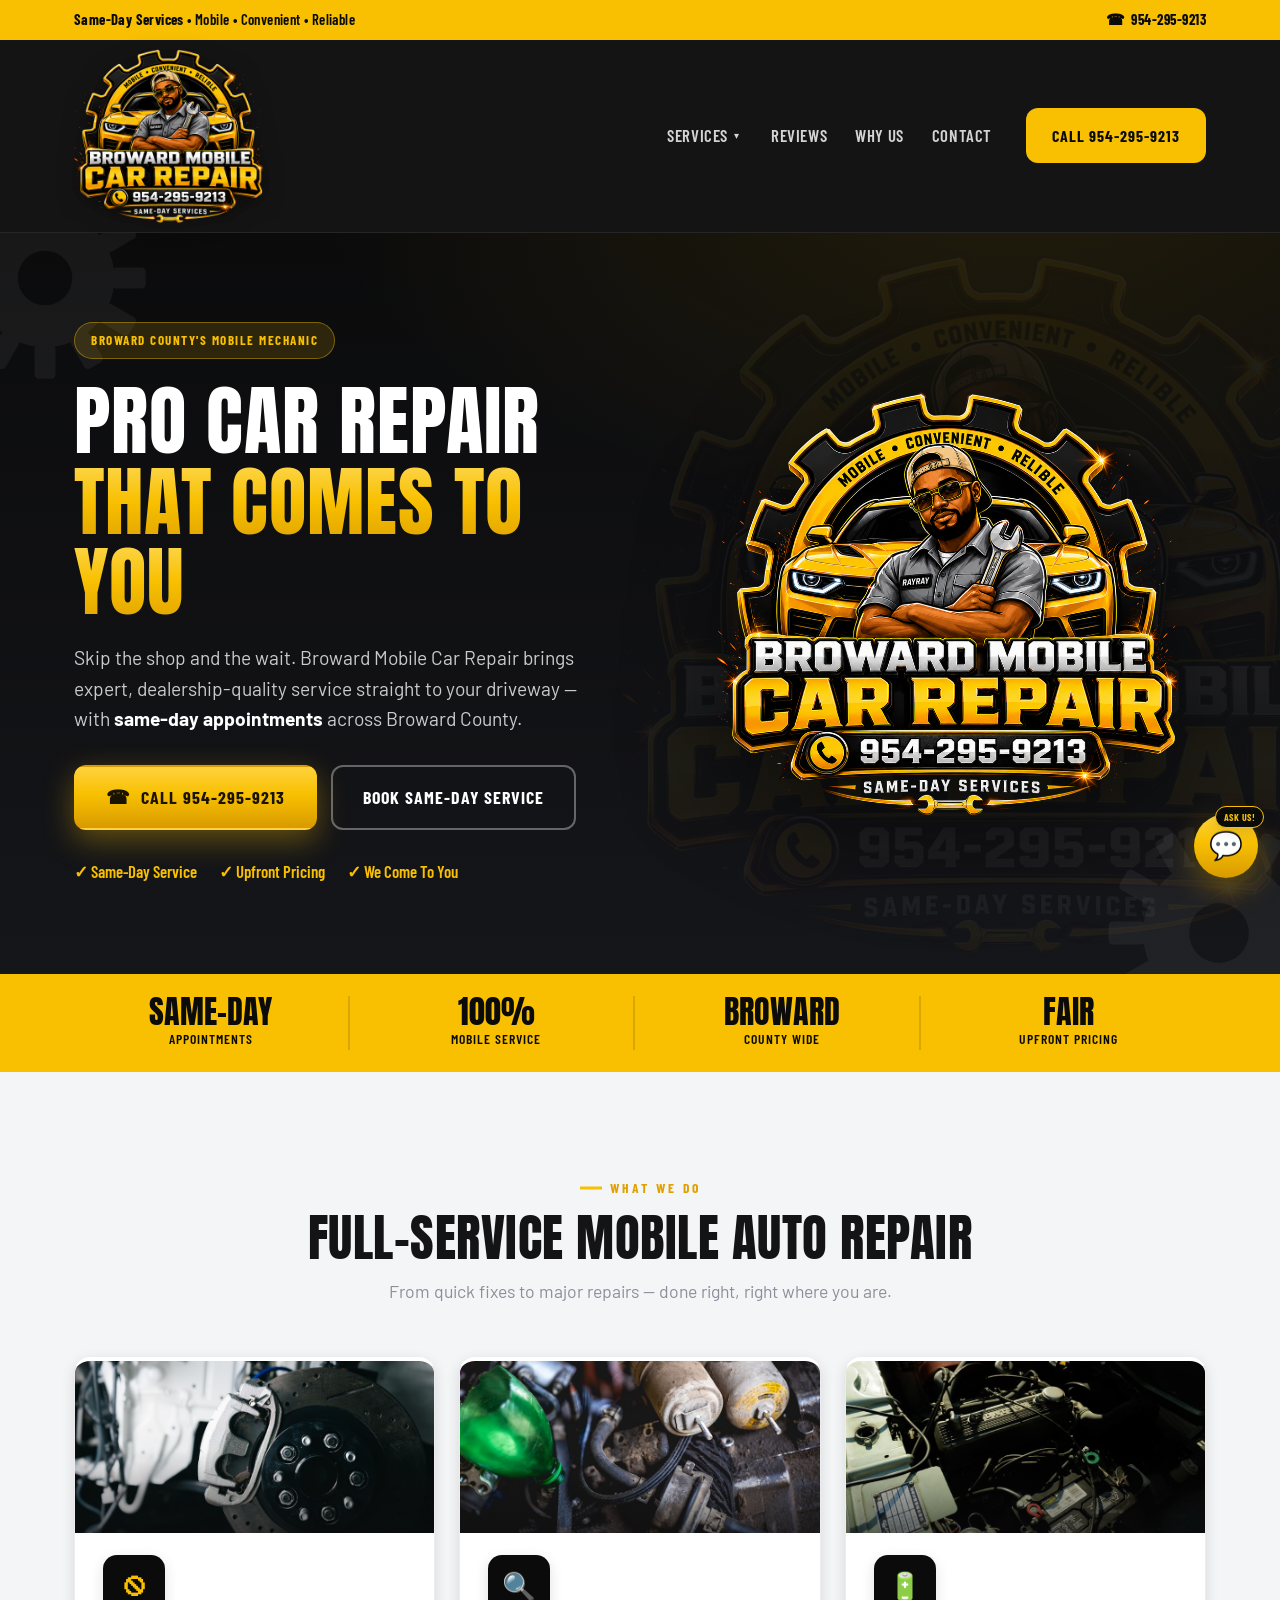
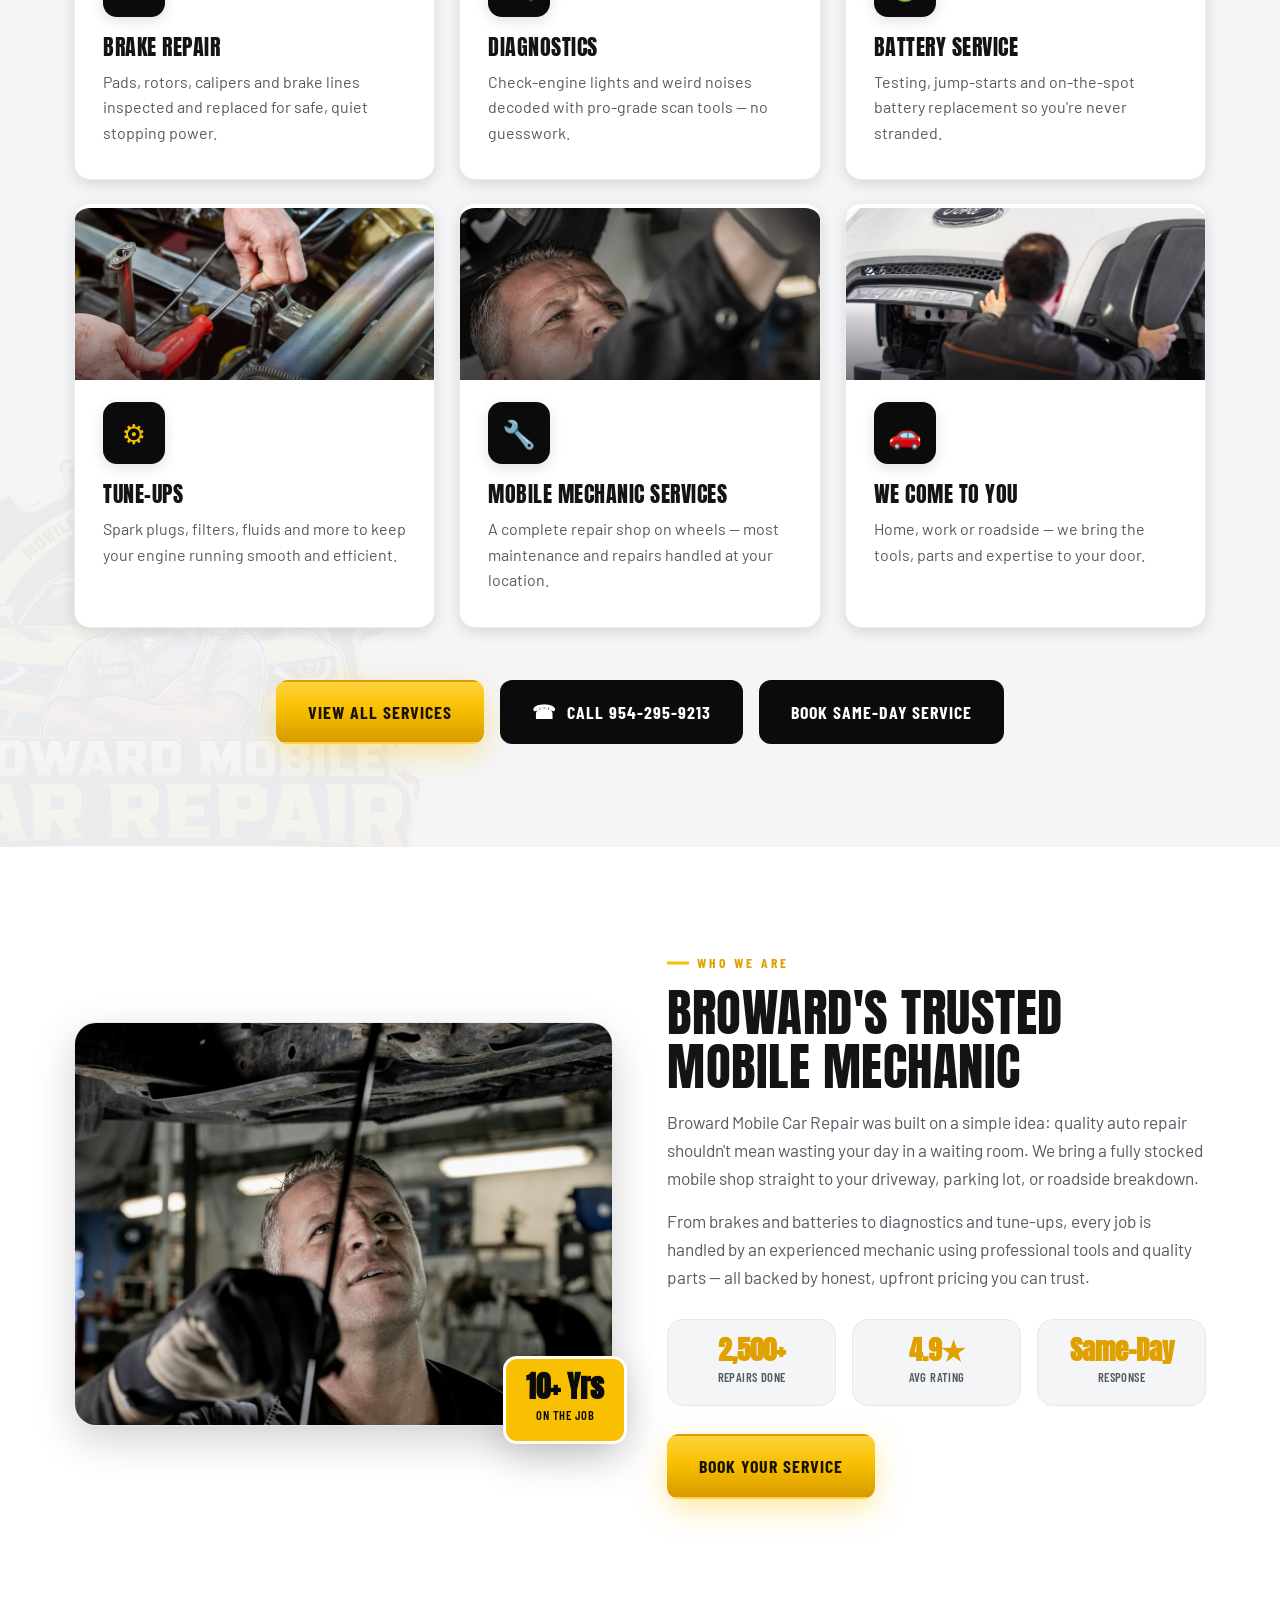
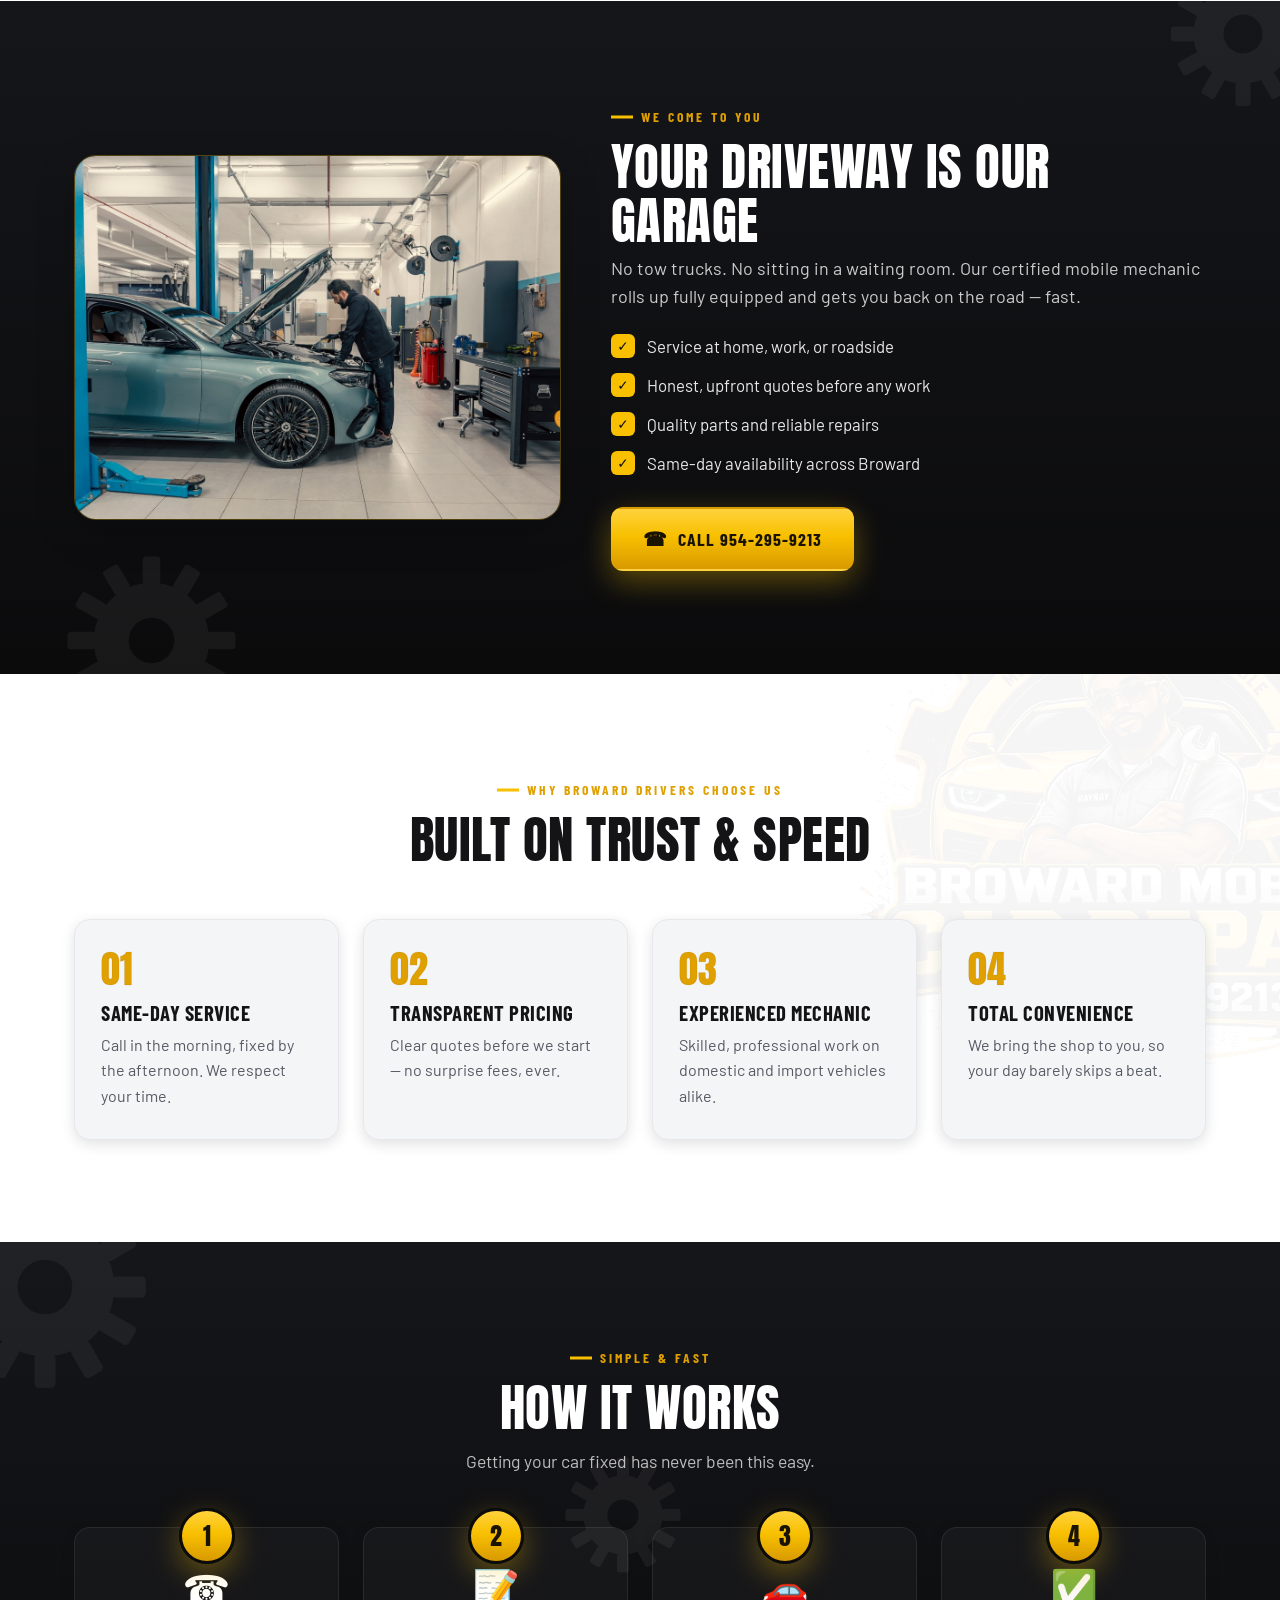
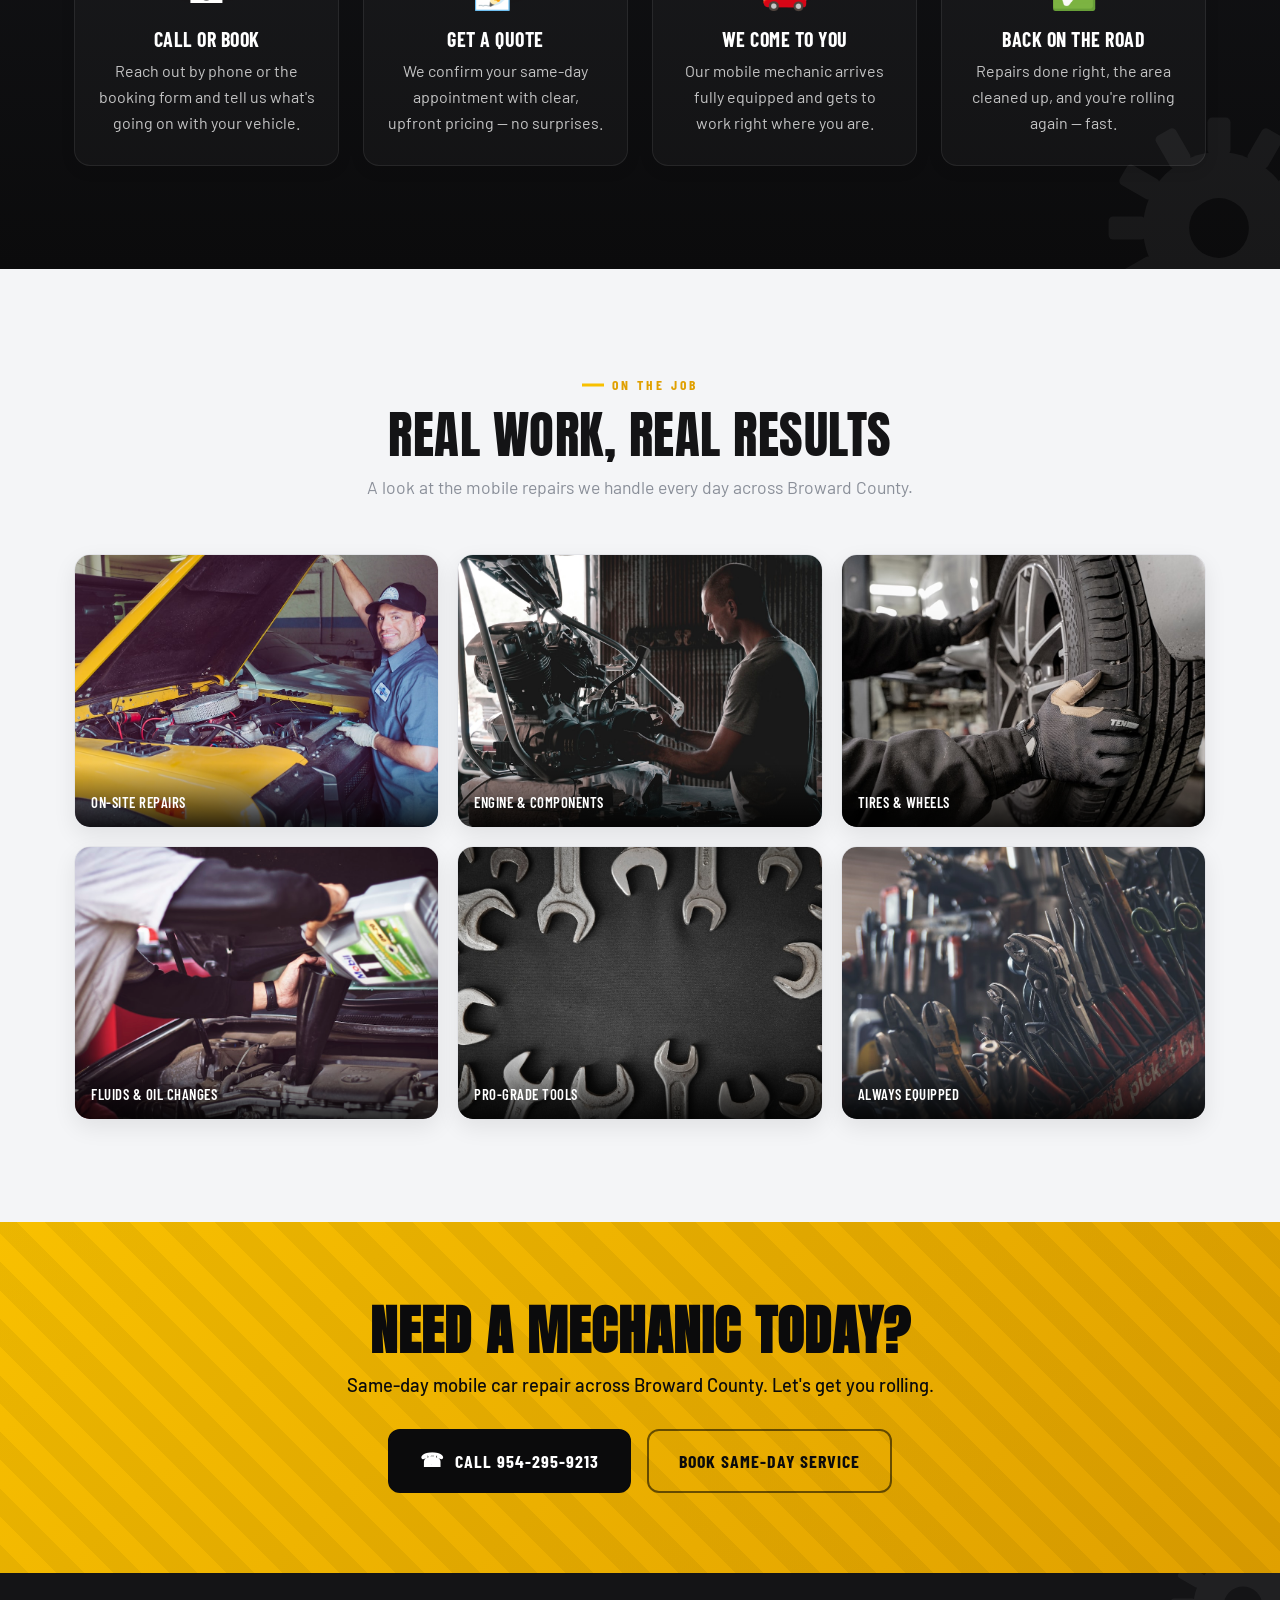
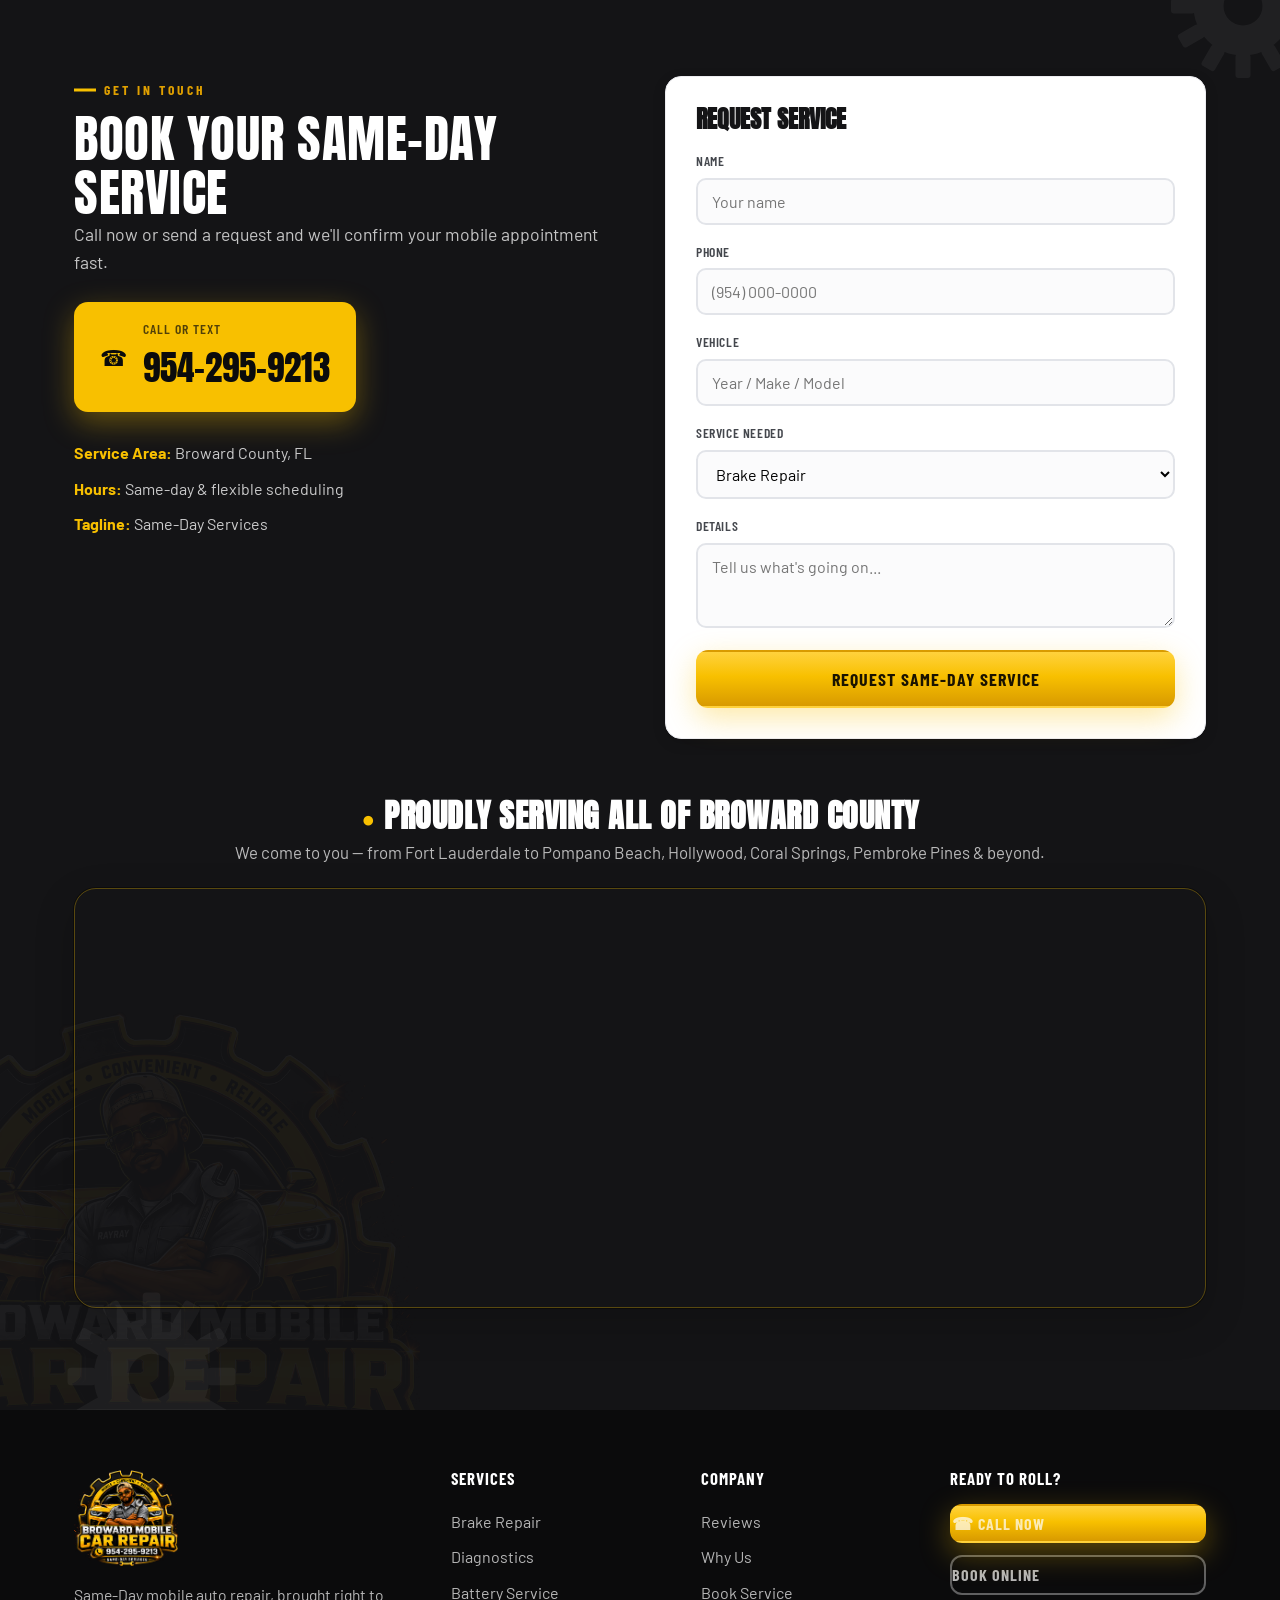
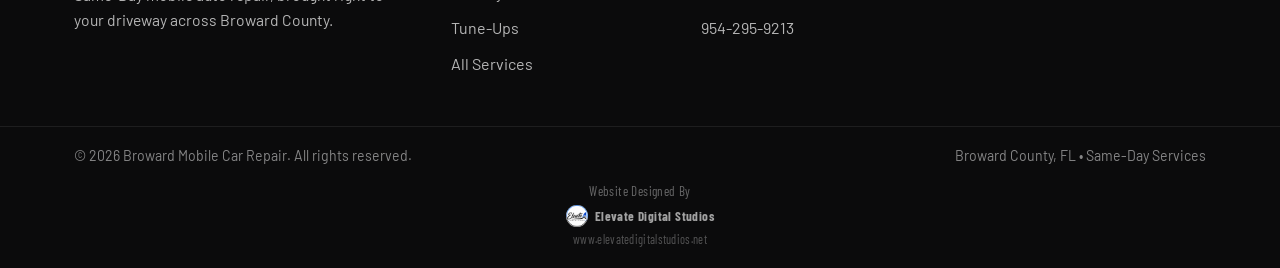
==== commit 91f7c0a7: "Add About, How It Works, and gallery sections with photos; add rotating background gears New homepag" ====
--- a/index.html
+++ b/index.html
@@ -17,7 +17,7 @@
     <div class="preloader" id="preloader" role="status" aria-live="polite" aria-label="Loading">
         <div class="preloader__inner">
             <div class="preloader__gear" aria-hidden="true">
-                <svg viewBox="0 0 100 100" width="120" height="120">
+                <svg viewBox="0 0 100 100" width="156" height="156">
                     <defs>
                         <radialGradient id="gearGold" cx="42%" cy="38%" r="72%">
                             <stop offset="0%" stop-color="#ffe885"/>
@@ -217,6 +217,36 @@
         </div>
     </section>
 
+    <!-- About -->
+    <section class="section about" id="about">
+        <div class="container about__inner">
+            <div class="about__media">
+                <img src="images/about-work.jpg" alt="Certified mobile mechanic working on a car engine" class="about__photo" loading="lazy">
+                <div class="about__badge"><strong>10+ Yrs</strong><span>On The Job</span></div>
+            </div>
+            <div class="about__content">
+                <span class="eyebrow">Who We Are</span>
+                <h2 class="section__title">Broward's Trusted Mobile Mechanic</h2>
+                <p>
+                    Broward Mobile Car Repair was built on a simple idea: quality auto repair
+                    shouldn't mean wasting your day in a waiting room. We bring a fully stocked
+                    mobile shop straight to your driveway, parking lot, or roadside breakdown.
+                </p>
+                <p>
+                    From brakes and batteries to diagnostics and tune-ups, every job is handled
+                    by an experienced mechanic using professional tools and quality parts — all
+                    backed by honest, upfront pricing you can trust.
+                </p>
+                <div class="about__stats">
+                    <div><strong>2,500+</strong><span>Repairs Done</span></div>
+                    <div><strong>4.9&#9733;</strong><span>Avg Rating</span></div>
+                    <div><strong>Same-Day</strong><span>Response</span></div>
+                </div>
+                <a href="#contact" class="btn btn--primary btn--lg">Book Your Service</a>
+            </div>
+        </div>
+    </section>
+
     <!-- We come to you / feature -->
     <section class="section mobile" id="mobile">
         <div class="container mobile__inner">
@@ -274,6 +304,62 @@
         </div>
     </section>
 
+    <!-- How it works -->
+    <section class="section steps" id="how">
+        <div class="container">
+            <div class="section__head">
+                <span class="eyebrow">Simple &amp; Fast</span>
+                <h2 class="section__title">How It Works</h2>
+                <p class="section__sub">Getting your car fixed has never been this easy.</p>
+            </div>
+            <div class="grid grid--steps">
+                <div class="card step">
+                    <div class="step__num">1</div>
+                    <div class="step__icon" aria-hidden="true">&#9742;</div>
+                    <h3>Call or Book</h3>
+                    <p>Reach out by phone or the booking form and tell us what's going on with your vehicle.</p>
+                </div>
+                <div class="card step">
+                    <div class="step__num">2</div>
+                    <div class="step__icon" aria-hidden="true">&#128221;</div>
+                    <h3>Get a Quote</h3>
+                    <p>We confirm your same-day appointment with clear, upfront pricing — no surprises.</p>
+                </div>
+                <div class="card step">
+                    <div class="step__num">3</div>
+                    <div class="step__icon" aria-hidden="true">&#128663;</div>
+                    <h3>We Come To You</h3>
+                    <p>Our mobile mechanic arrives fully equipped and gets to work right where you are.</p>
+                </div>
+                <div class="card step">
+                    <div class="step__num">4</div>
+                    <div class="step__icon" aria-hidden="true">&#9989;</div>
+                    <h3>Back On The Road</h3>
+                    <p>Repairs done right, the area cleaned up, and you're rolling again — fast.</p>
+                </div>
+            </div>
+        </div>
+    </section>
+
+    <!-- Gallery -->
+    <section class="section gallery" id="gallery">
+        <div class="container">
+            <div class="section__head">
+                <span class="eyebrow">On The Job</span>
+                <h2 class="section__title">Real Work, Real Results</h2>
+                <p class="section__sub">A look at the mobile repairs we handle every day across Broward County.</p>
+            </div>
+            <div class="gallery__grid">
+                <figure class="gallery__item"><img src="images/gallery-1.jpg" alt="Mechanic servicing a vehicle" loading="lazy"><figcaption>On-Site Repairs</figcaption></figure>
+                <figure class="gallery__item"><img src="images/gallery-2.jpg" alt="Engine component work" loading="lazy"><figcaption>Engine &amp; Components</figcaption></figure>
+                <figure class="gallery__item"><img src="images/gallery-3.jpg" alt="Mechanic working on a tire" loading="lazy"><figcaption>Tires &amp; Wheels</figcaption></figure>
+                <figure class="gallery__item"><img src="images/gallery-4.jpg" alt="Refilling motor oil in an engine bay" loading="lazy"><figcaption>Fluids &amp; Oil Changes</figcaption></figure>
+                <figure class="gallery__item"><img src="images/gallery-5.jpg" alt="Professional mechanic tools" loading="lazy"><figcaption>Pro-Grade Tools</figcaption></figure>
+                <figure class="gallery__item"><img src="images/gallery-6.jpg" alt="Full mechanic tool set" loading="lazy"><figcaption>Always Equipped</figcaption></figure>
+            </div>
+        </div>
+    </section>
+
     <!-- CTA band -->
     <section class="ctaband">
         <div class="container ctaband__inner">
--- a/styles.css
+++ b/styles.css
@@ -182,8 +182,8 @@
     padding: 24px;
 }
 .preloader__gear {
-    width: 120px;
-    height: 120px;
+    width: 156px;
+    height: 156px;
     display: grid;
     place-items: center;
     animation: gear-spin 2.6s linear infinite;
@@ -194,7 +194,7 @@
     to { transform: rotate(360deg); }
 }
 .preloader__logo {
-    width: min(260px, 70vw);
+    width: min(338px, 88vw);
     margin-top: 26px;
     animation: logo-pulse 2.2s ease-in-out infinite;
 }
@@ -457,6 +457,8 @@
     align-items: center;
     gap: 40px;
     padding: clamp(48px, 7vw, 90px) 24px;
+    position: relative;
+    z-index: 1;
 }
 .badge {
     display: inline-block;
@@ -762,6 +764,164 @@
     margin-bottom: 8px;
 }
 .why__card p { color: #555a63; }
+
+/* ---------- About ---------- */
+.about { background: var(--white); }
+.about__inner {
+    display: grid;
+    grid-template-columns: 1fr 1fr;
+    gap: 54px;
+    align-items: center;
+}
+.about__media { position: relative; }
+.about__photo {
+    width: 100%;
+    display: block;
+    border-radius: var(--radius-lg);
+    border: 1px solid #e7e8ec;
+    box-shadow: var(--shadow-md);
+    aspect-ratio: 4 / 3;
+    object-fit: cover;
+}
+.about__badge {
+    position: absolute;
+    right: -14px;
+    bottom: -18px;
+    background: var(--yellow);
+    color: var(--black);
+    border-radius: 14px;
+    padding: 14px 20px;
+    box-shadow: var(--shadow-md);
+    text-align: center;
+    border: 3px solid #fff;
+}
+.about__badge strong { display: block; font-family: var(--display); font-size: 1.8rem; line-height: 1; }
+.about__badge span { font-family: var(--cond); font-weight: 600; text-transform: uppercase; font-size: 0.78rem; letter-spacing: 0.5px; }
+.about__content .section__title { text-align: left; }
+.about__content p { color: #555a63; font-size: 1.08rem; margin-top: 16px; }
+.about__stats {
+    display: grid;
+    grid-template-columns: repeat(3, 1fr);
+    gap: 16px;
+    margin: 28px 0;
+}
+.about__stats div {
+    background: var(--off);
+    border: 1px solid #e7e8ec;
+    border-radius: var(--radius);
+    padding: 16px 10px;
+    text-align: center;
+}
+.about__stats strong { display: block; font-family: var(--display); font-size: 1.7rem; color: var(--yellow-deep); line-height: 1; }
+.about__stats span { font-family: var(--cond); font-weight: 600; text-transform: uppercase; font-size: 0.78rem; color: #555a63; letter-spacing: 0.4px; }
+
+/* ---------- How it works ---------- */
+.steps {
+    background: linear-gradient(180deg, #15161a 0%, #0b0b0c 100%);
+    color: var(--white);
+}
+.steps .section__sub { color: rgba(255, 255, 255, 0.72); }
+.grid--steps { grid-template-columns: repeat(4, 1fr); }
+.step {
+    position: relative;
+    background: rgba(255, 255, 255, 0.04);
+    border: 1px solid rgba(255, 255, 255, 0.08);
+    padding: 42px 24px 28px;
+    text-align: center;
+    overflow: visible;
+    transition: transform 0.2s ease, box-shadow 0.2s ease, border-color 0.2s ease;
+}
+.step:hover { transform: translateY(-5px); box-shadow: var(--shadow-md); border-color: rgba(248, 196, 0, 0.4); }
+.step__num {
+    position: absolute;
+    top: -20px; left: 50%;
+    transform: translateX(-50%);
+    width: 44px; height: 44px;
+    display: grid; place-items: center;
+    background: var(--yellow);
+    color: var(--black);
+    font-family: var(--display);
+    font-size: 1.3rem;
+    border-radius: 50%;
+    border: 3px solid #0b0b0c;
+}
+.step__icon { font-size: 2.4rem; margin-bottom: 10px; }
+.step h3 {
+    font-family: var(--cond);
+    font-weight: 700;
+    text-transform: uppercase;
+    letter-spacing: 0.5px;
+    font-size: 1.2rem;
+    margin-bottom: 8px;
+}
+.step p { color: rgba(255, 255, 255, 0.72); }
+
+/* ---------- Gallery ---------- */
+.gallery { background: var(--off); }
+.gallery__grid {
+    display: grid;
+    grid-template-columns: repeat(3, 1fr);
+    gap: 18px;
+}
+.gallery__item {
+    position: relative;
+    margin: 0;
+    border-radius: var(--radius);
+    overflow: hidden;
+    border: 1px solid #e3e4e8;
+    box-shadow: 0 8px 22px rgba(0, 0, 0, 0.08);
+    aspect-ratio: 4 / 3;
+}
+.gallery__item img {
+    width: 100%; height: 100%;
+    object-fit: cover;
+    display: block;
+    transition: transform 0.5s ease;
+}
+.gallery__item:hover img { transform: scale(1.08); }
+.gallery__item figcaption {
+    position: absolute;
+    left: 0; right: 0; bottom: 0;
+    padding: 28px 16px 12px;
+    color: #fff;
+    font-family: var(--cond);
+    font-weight: 600;
+    text-transform: uppercase;
+    letter-spacing: 0.5px;
+    font-size: 0.92rem;
+    background: linear-gradient(to top, rgba(0, 0, 0, 0.82), transparent);
+}
+
+/* ---------- Decorative background gears ---------- */
+.gear-deco {
+    position: absolute;
+    inset: 0;
+    overflow: hidden;
+    pointer-events: none;
+    z-index: 0;
+    color: #ffffff;
+}
+.gear-deco .gear { position: absolute; display: block; line-height: 0; }
+.gear-deco .gear svg {
+    width: 100%;
+    height: 100%;
+    fill: currentColor;
+    opacity: 0.05;
+    animation: gear-spin 26s linear infinite;
+}
+.gear-deco .g--tl { width: 210px; height: 210px; top: -60px; left: -60px; }
+.gear-deco .g--tr { width: 150px; height: 150px; top: -42px; right: -38px; }
+.gear-deco .g--bl { width: 175px; height: 175px; bottom: -54px; left: 5%; }
+.gear-deco .g--br { width: 230px; height: 230px; bottom: -74px; right: -54px; }
+.gear-deco .g--mid { width: 120px; height: 120px; top: 34%; left: 44%; }
+.gear-deco .g--tl svg { animation-duration: 32s; }
+.gear-deco .g--bl svg { animation-duration: 22s; }
+.gear-deco .g--mid svg { animation-duration: 18s; }
+.gear-deco .g--tr svg,
+.gear-deco .g--br svg { animation-direction: reverse; }
+@media (prefers-reduced-motion: reduce) {
+    .gear-deco .gear svg { animation: none; }
+}
 
 /* ---------- CTA band ---------- */
 .ctaband {
@@ -1804,11 +1964,19 @@
     .eyebrow::before { display: none; }
     .mobile__inner { grid-template-columns: 1fr; gap: 34px; }
     .mobile__content { text-align: center; }
+    .about__inner { grid-template-columns: 1fr; gap: 46px; }
+    .about__content { text-align: center; }
+    .about__content .section__title { text-align: center; }
+    .grid--steps { grid-template-columns: repeat(2, 1fr); }
+    .gallery__grid { grid-template-columns: repeat(2, 1fr); }
     .checklist { display: inline-grid; text-align: left; }
     .contact__inner { grid-template-columns: 1fr; }
     .footer__inner { grid-template-columns: 1fr 1fr; }
     .contact__map { height: 320px; }
     .contact__map-wrap { margin-top: 44px; }
+    .grid--steps { grid-template-columns: 1fr; }
+    .about__stats { grid-template-columns: repeat(3, 1fr); gap: 10px; }
+    .about__stats strong { font-size: 1.4rem; }
 }
 
 @media (max-width: 760px) {
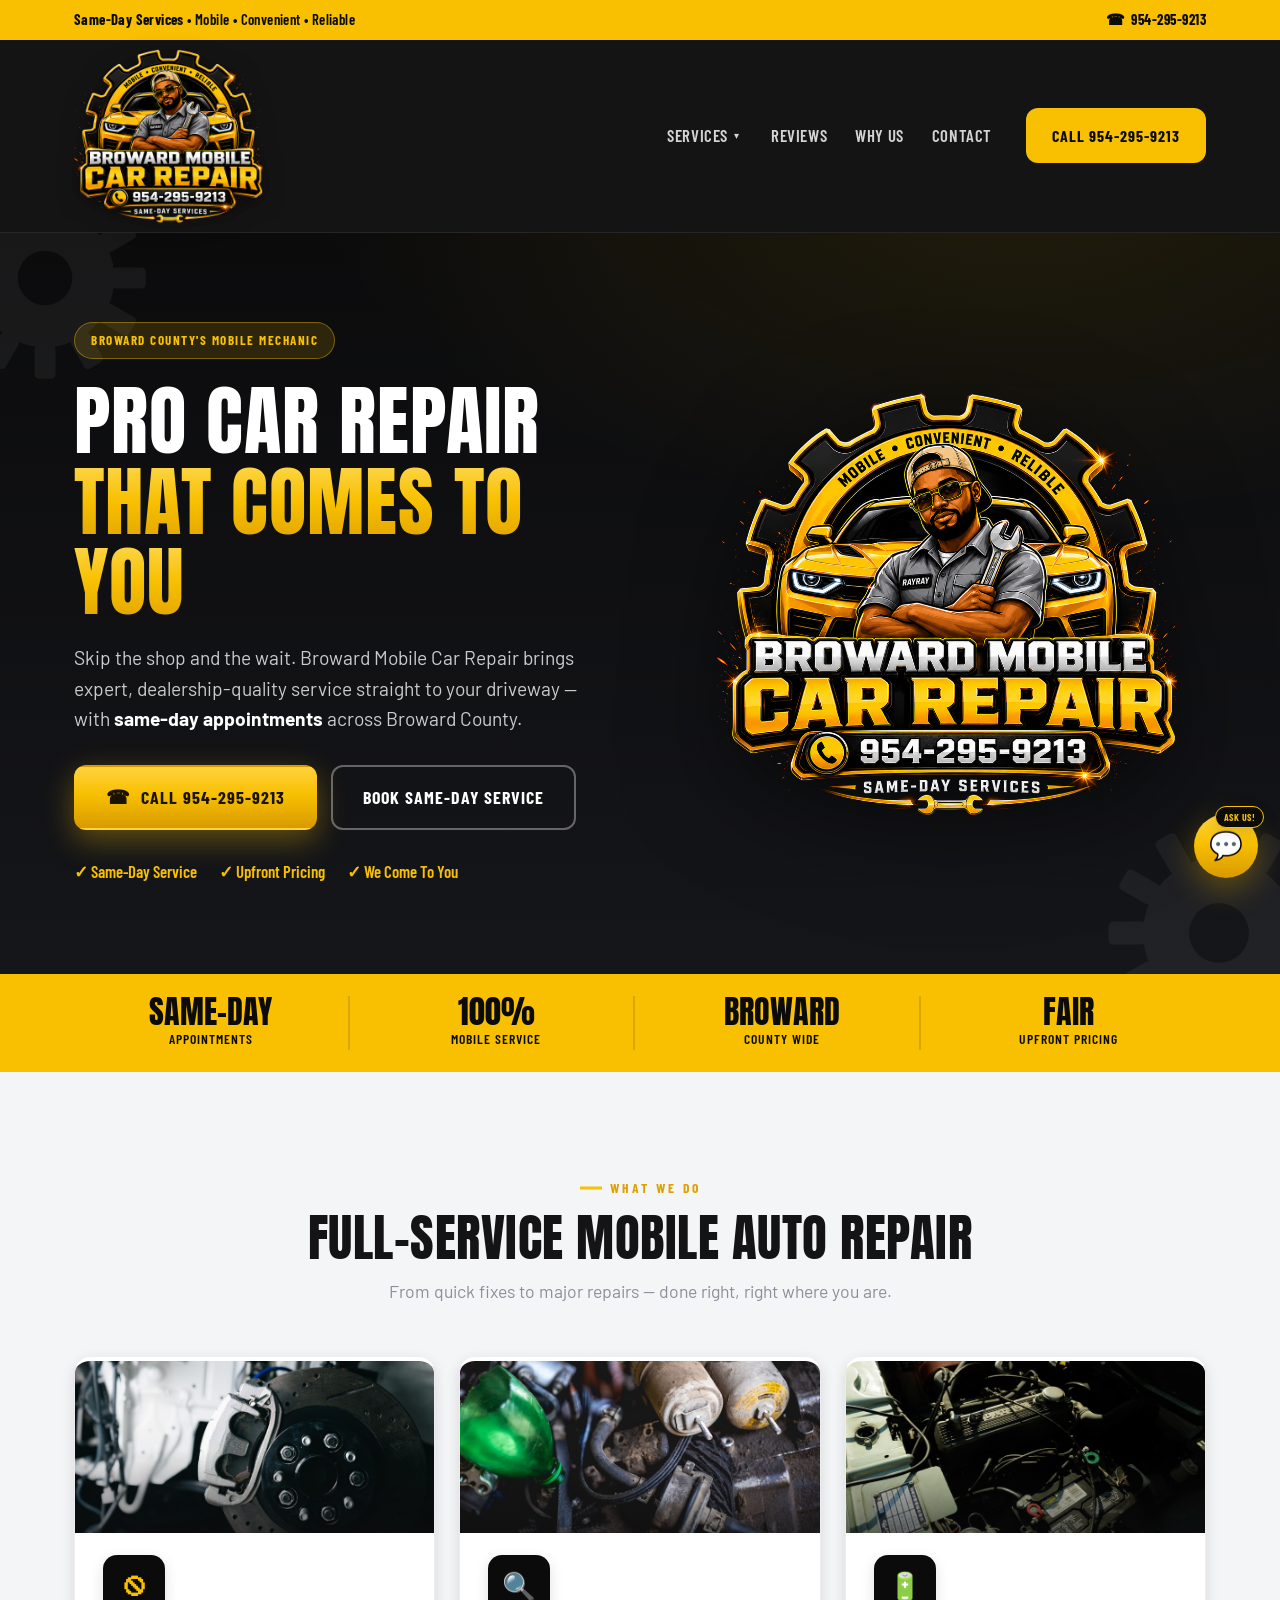
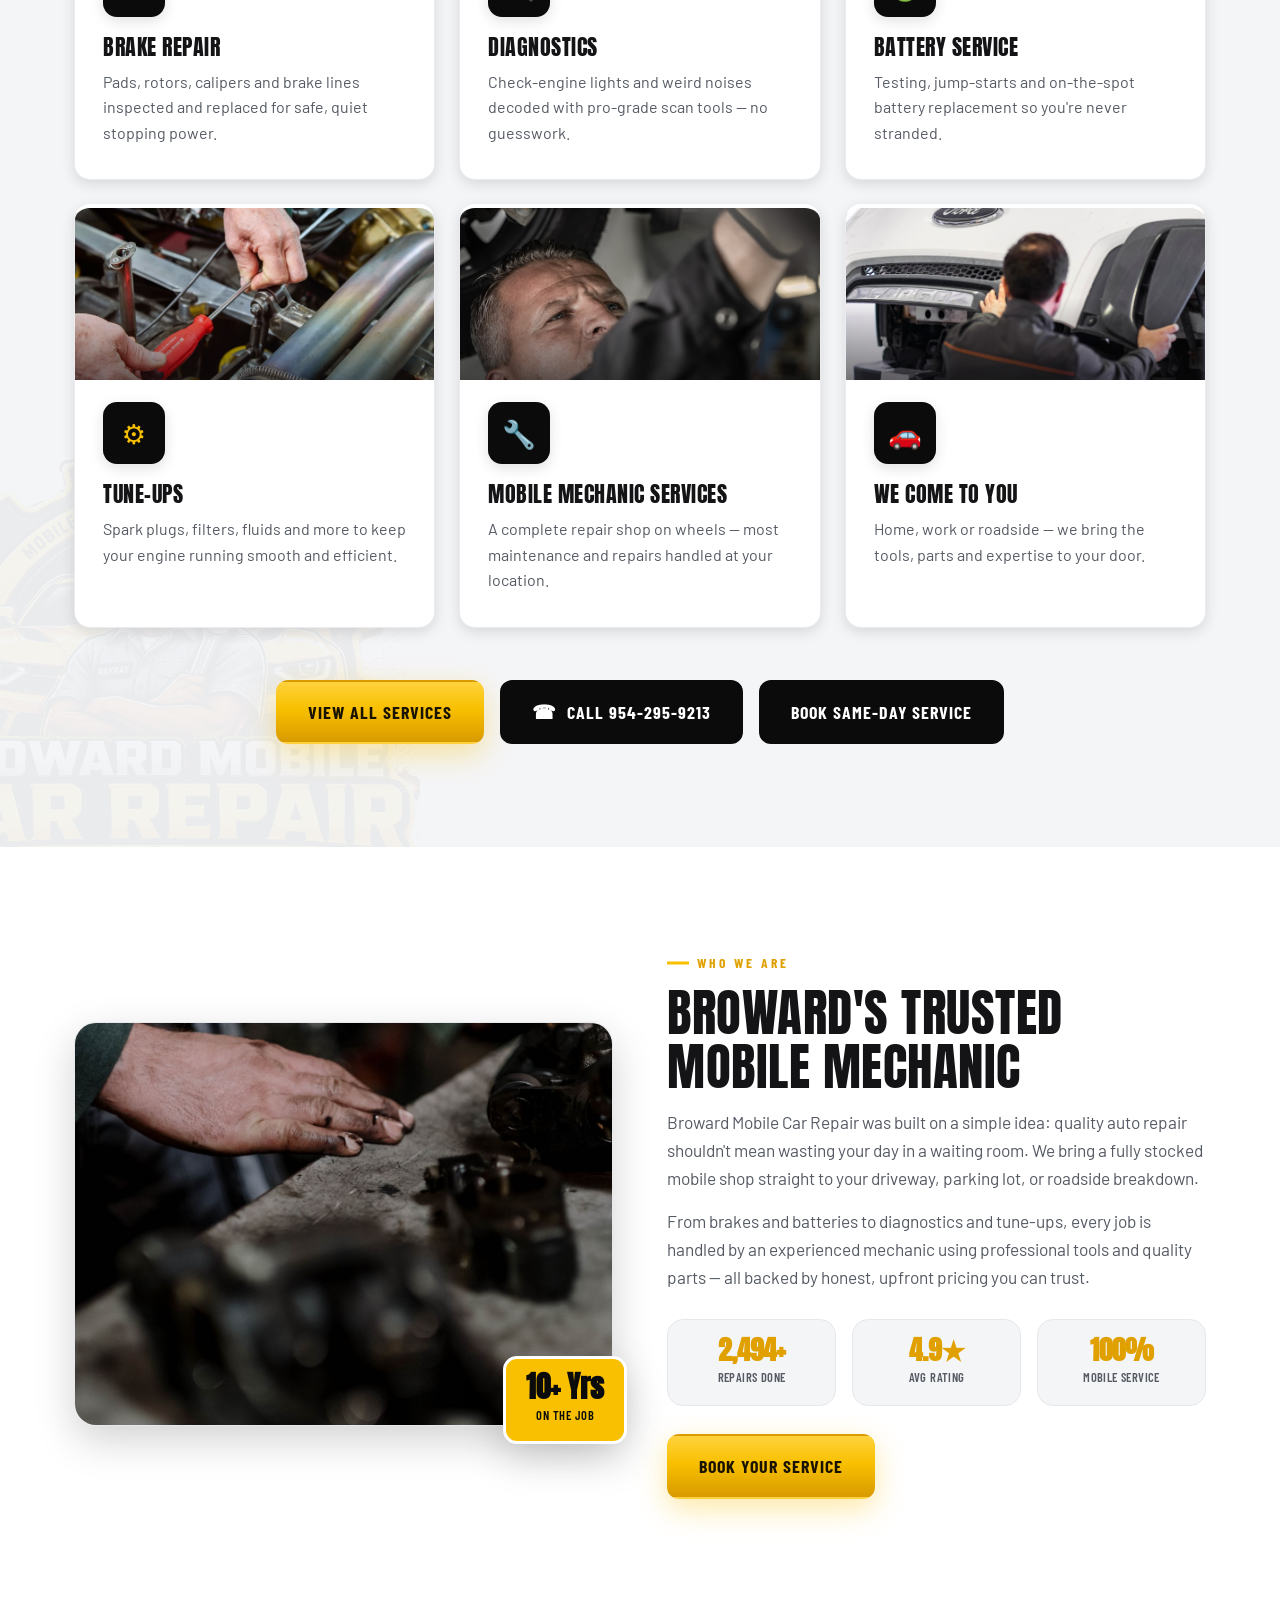
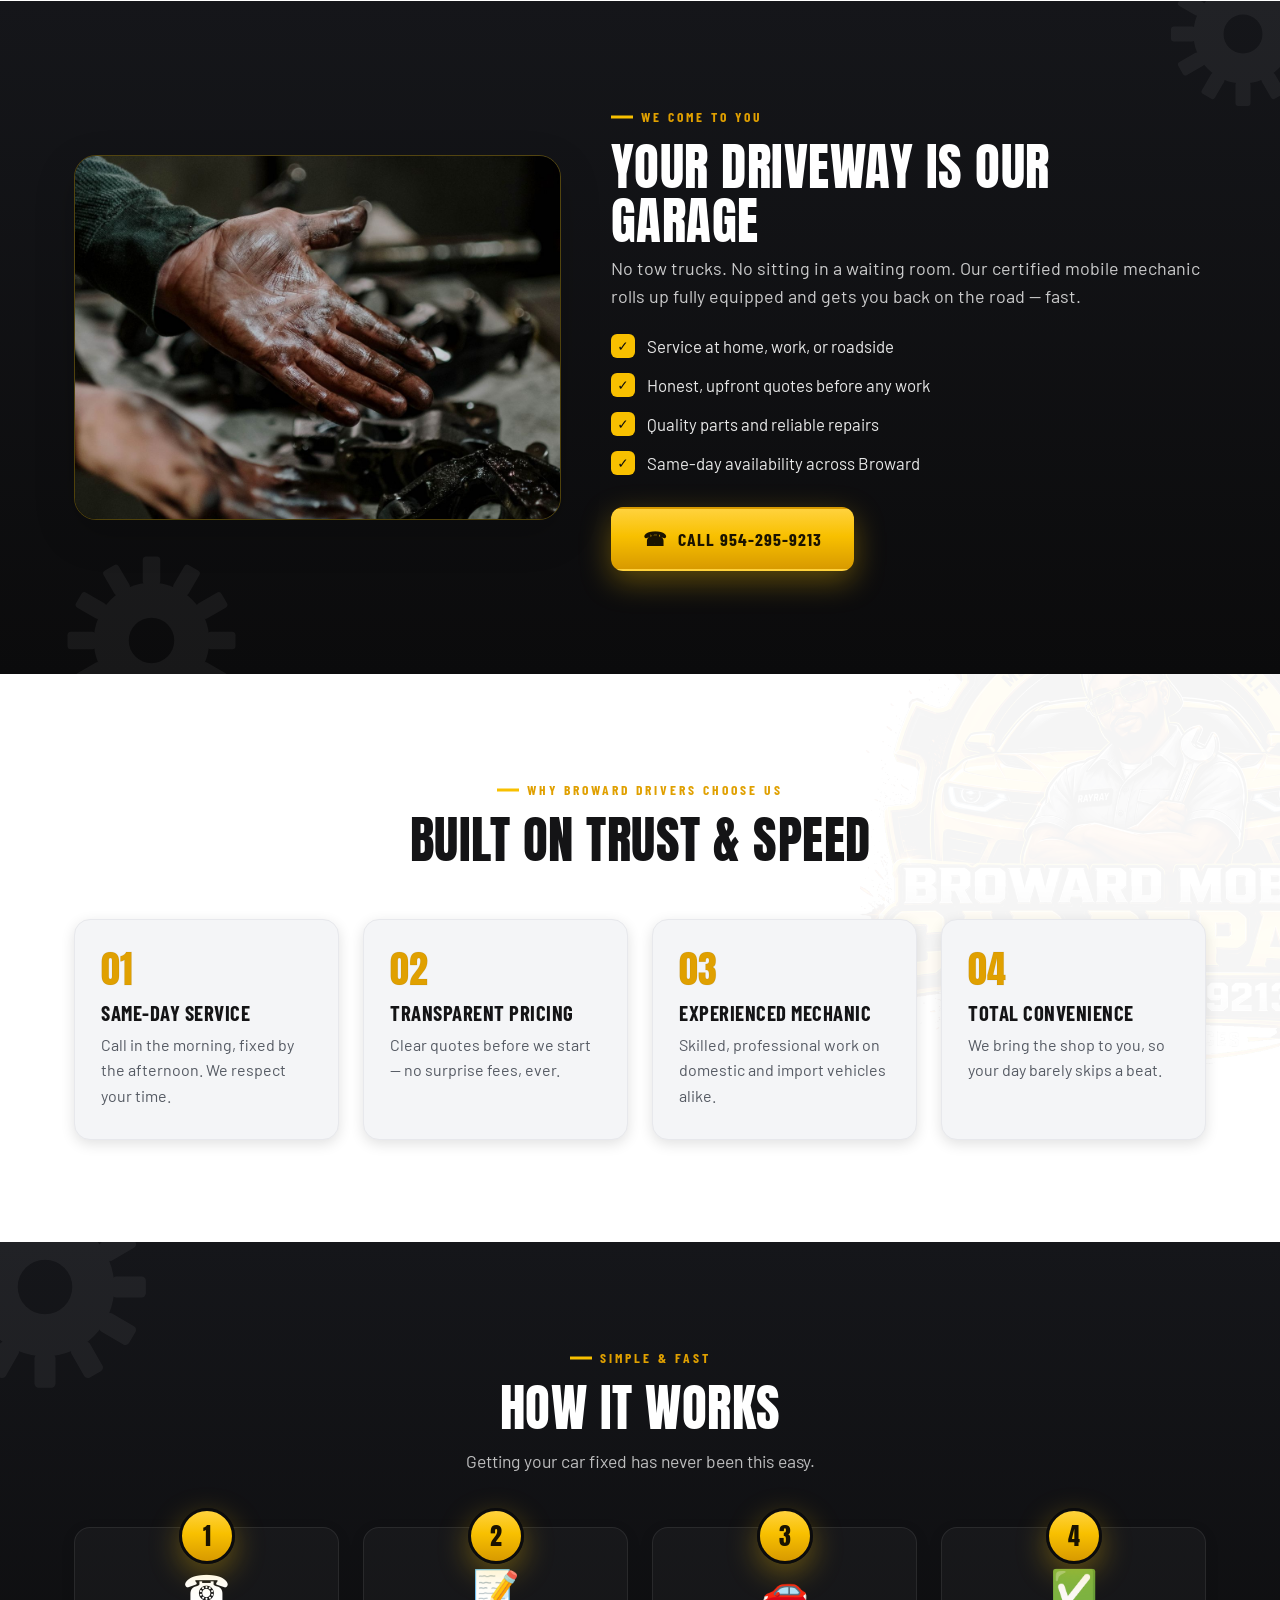
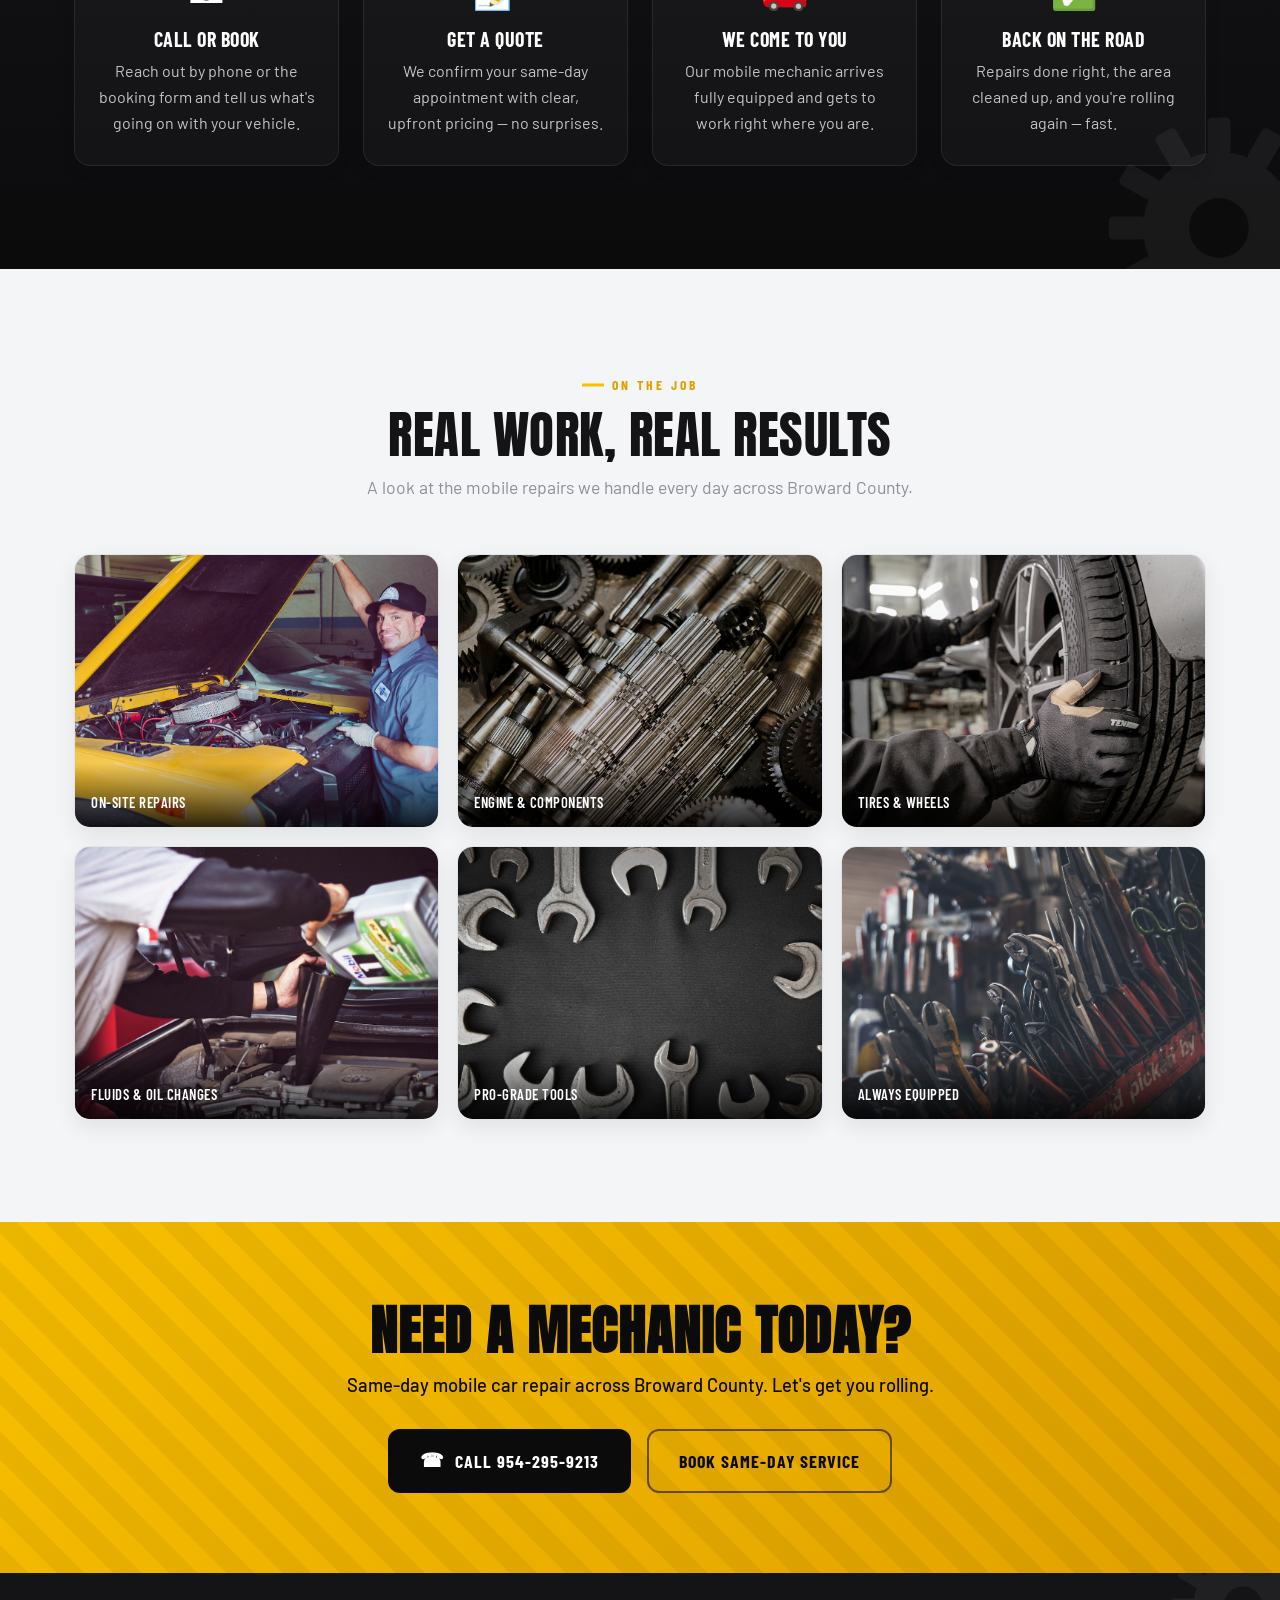
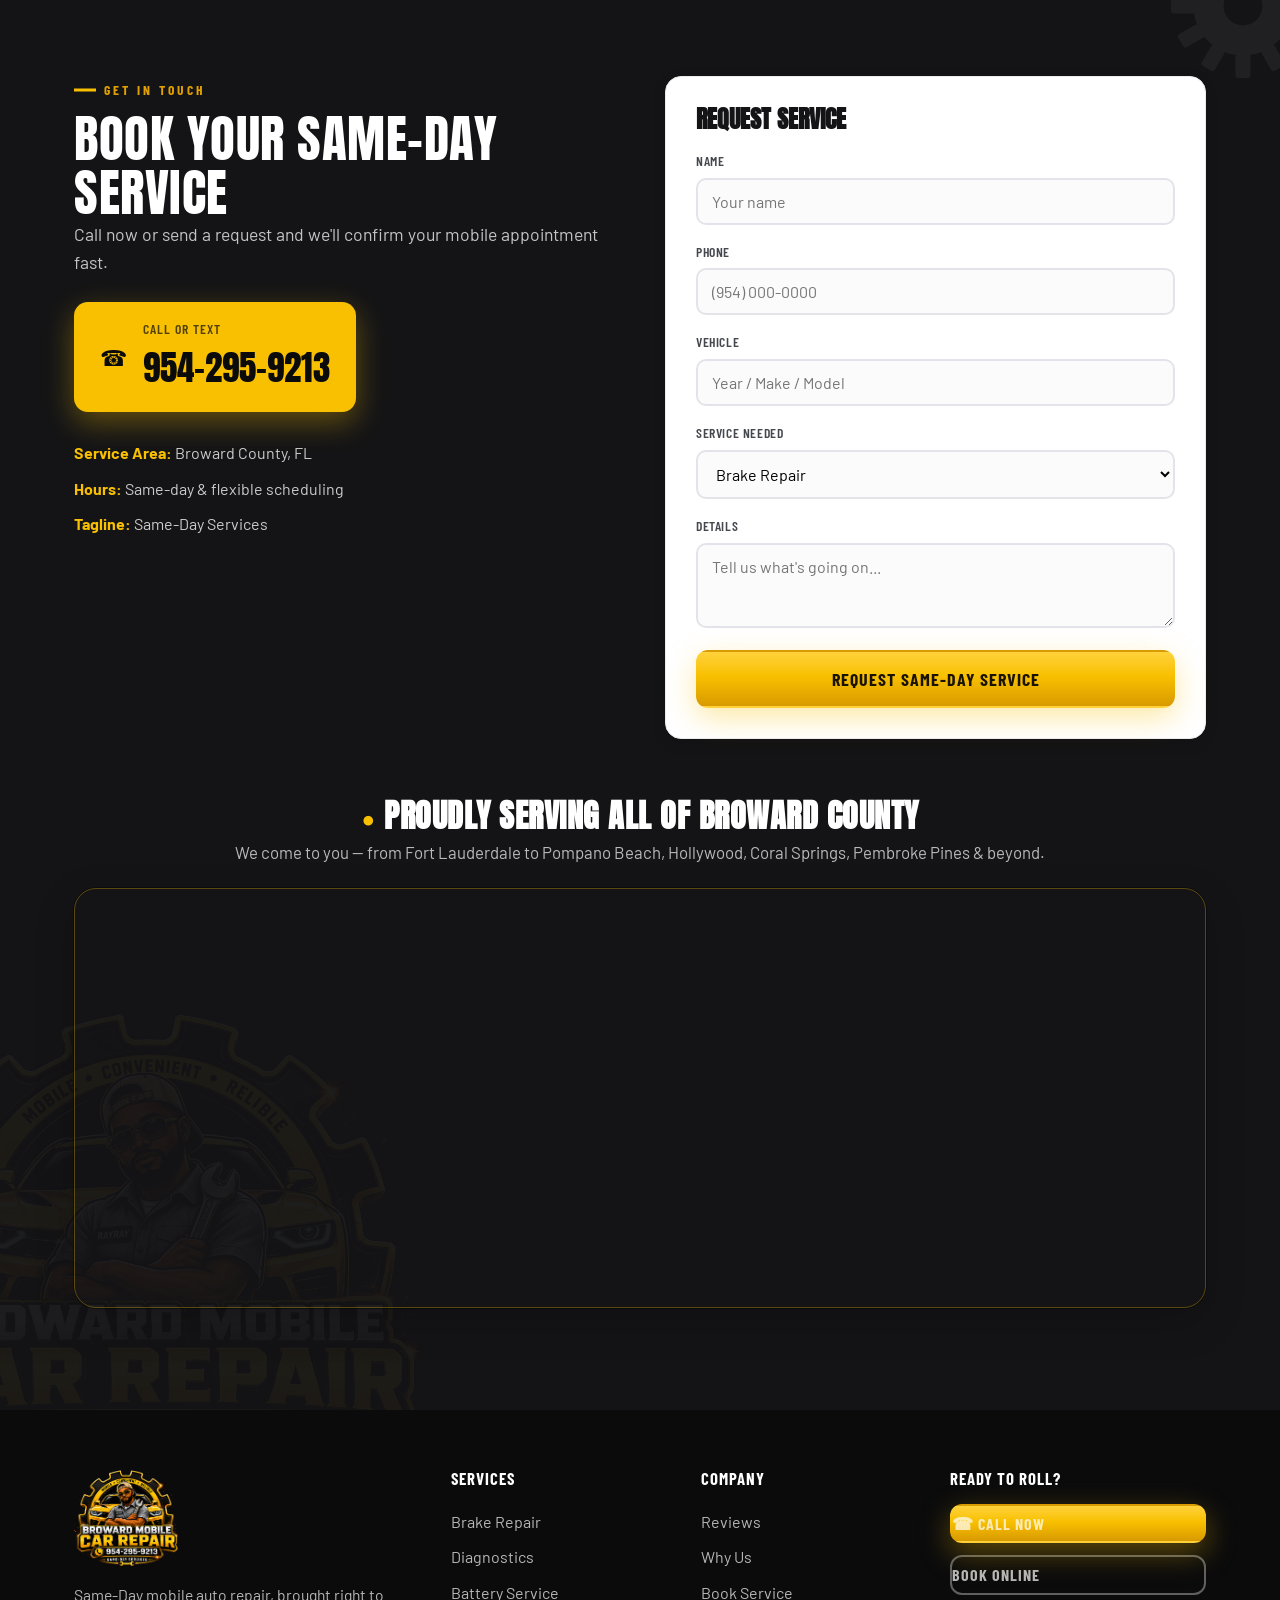
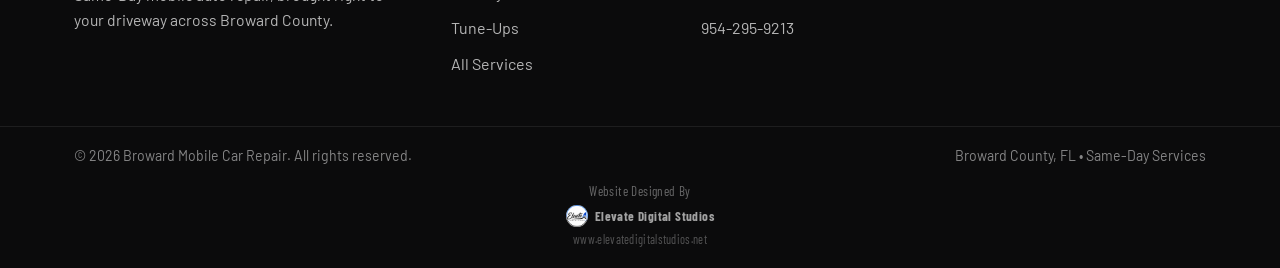
==== commit 801a0f1f: "Animate About stat counters, update photos to feature Black mechanics, refine gears and dropdown Cou" ====
--- a/index.html
+++ b/index.html
@@ -116,7 +116,6 @@
 
     <!-- Hero -->
     <section class="hero" id="hero">
-        <div class="hero__watermark" aria-hidden="true"></div>
         <div class="container hero__inner">
             <div class="hero__content">
                 <span class="badge">Broward County's Mobile Mechanic</span>
@@ -221,7 +220,7 @@
     <section class="section about" id="about">
         <div class="container about__inner">
             <div class="about__media">
-                <img src="images/about-work.jpg" alt="Certified mobile mechanic working on a car engine" class="about__photo" loading="lazy">
+                <img src="images/about-work.jpg" alt="Mechanic's hands inspecting engine parts in the workshop" class="about__photo" loading="lazy">
                 <div class="about__badge"><strong>10+ Yrs</strong><span>On The Job</span></div>
             </div>
             <div class="about__content">
@@ -238,9 +237,9 @@
                     backed by honest, upfront pricing you can trust.
                 </p>
                 <div class="about__stats">
-                    <div><strong>2,500+</strong><span>Repairs Done</span></div>
-                    <div><strong>4.9&#9733;</strong><span>Avg Rating</span></div>
-                    <div><strong>Same-Day</strong><span>Response</span></div>
+                    <div><strong data-count="2500" data-suffix="+">0</strong><span>Repairs Done</span></div>
+                    <div><strong data-count="4.9" data-decimals="1" data-suffix="&#9733;">0</strong><span>Avg Rating</span></div>
+                    <div><strong data-count="100" data-suffix="%">0</strong><span>Mobile Service</span></div>
                 </div>
                 <a href="#contact" class="btn btn--primary btn--lg">Book Your Service</a>
             </div>
@@ -251,7 +250,7 @@
     <section class="section mobile" id="mobile">
         <div class="container mobile__inner">
             <div class="mobile__media">
-                <img src="images/feature-work.jpg" alt="Mobile mechanic working on a car with the hood up" class="mobile__photo" loading="lazy">
+                <img src="images/feature-work.jpg" alt="Mobile mechanic's hand working at the repair bench" class="mobile__photo" loading="lazy">
             </div>
             <div class="mobile__content">
                 <span class="eyebrow">We Come To You</span>
--- a/styles.css
+++ b/styles.css
@@ -591,10 +591,6 @@
     right: -120px;
     top: -120px;
     bottom: auto;
-}
-.contact .section__watermark {
-    transform-origin: center center;
-    animation: section-wm-spin 55s linear infinite;
 }
 @keyframes section-wm-spin {
     from { transform: rotate(0deg); }
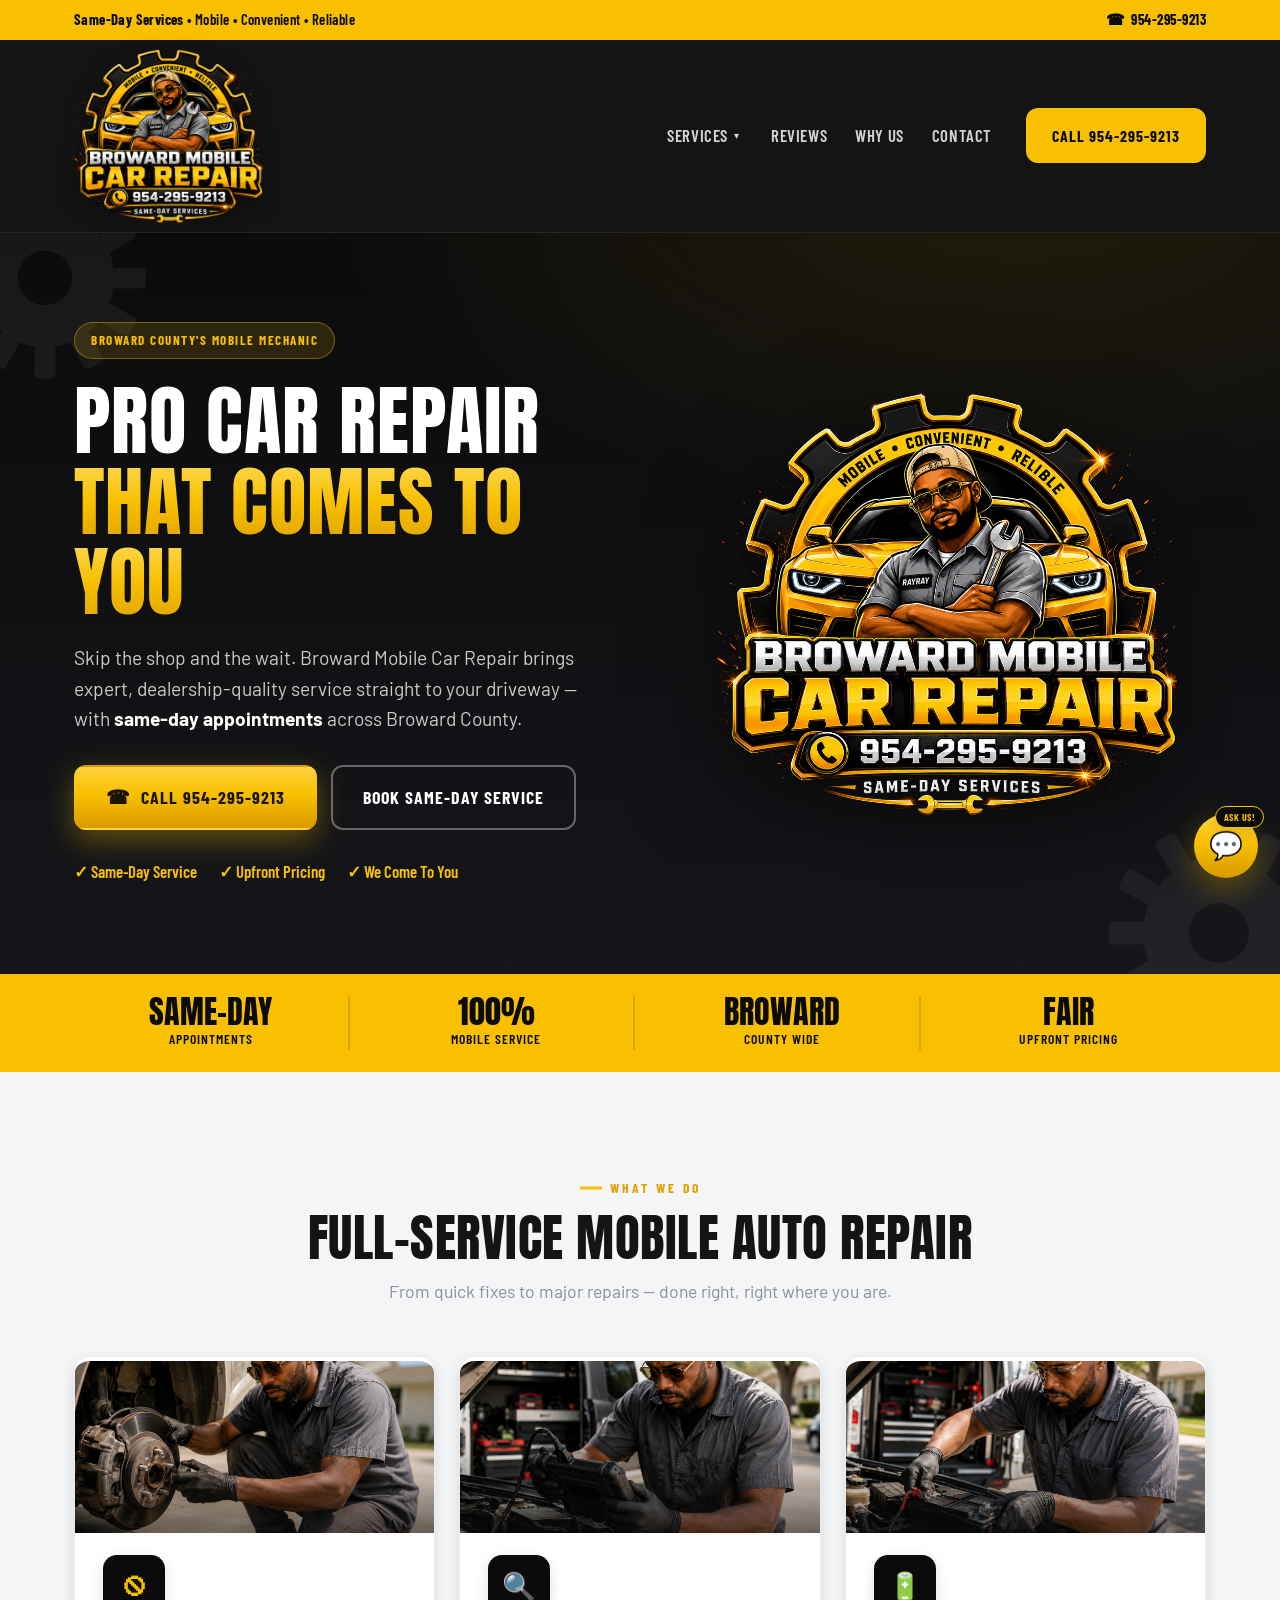
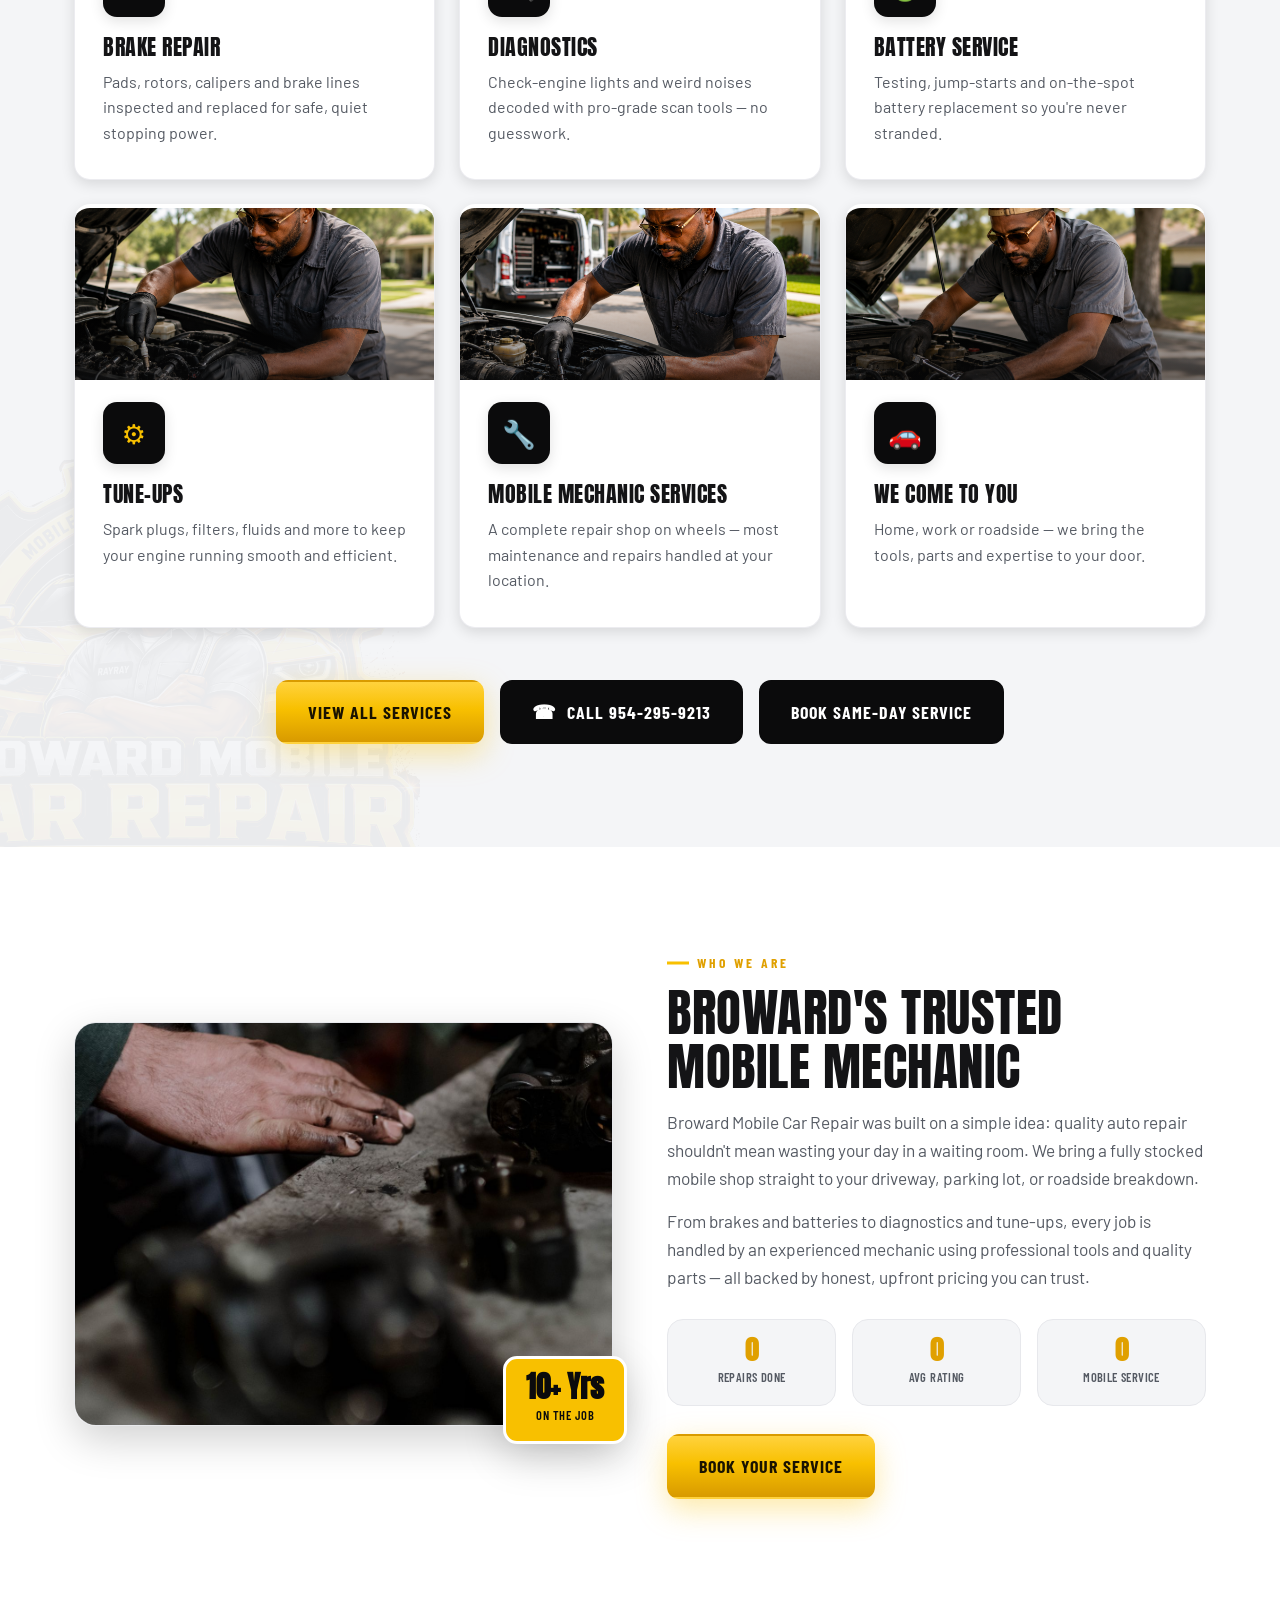
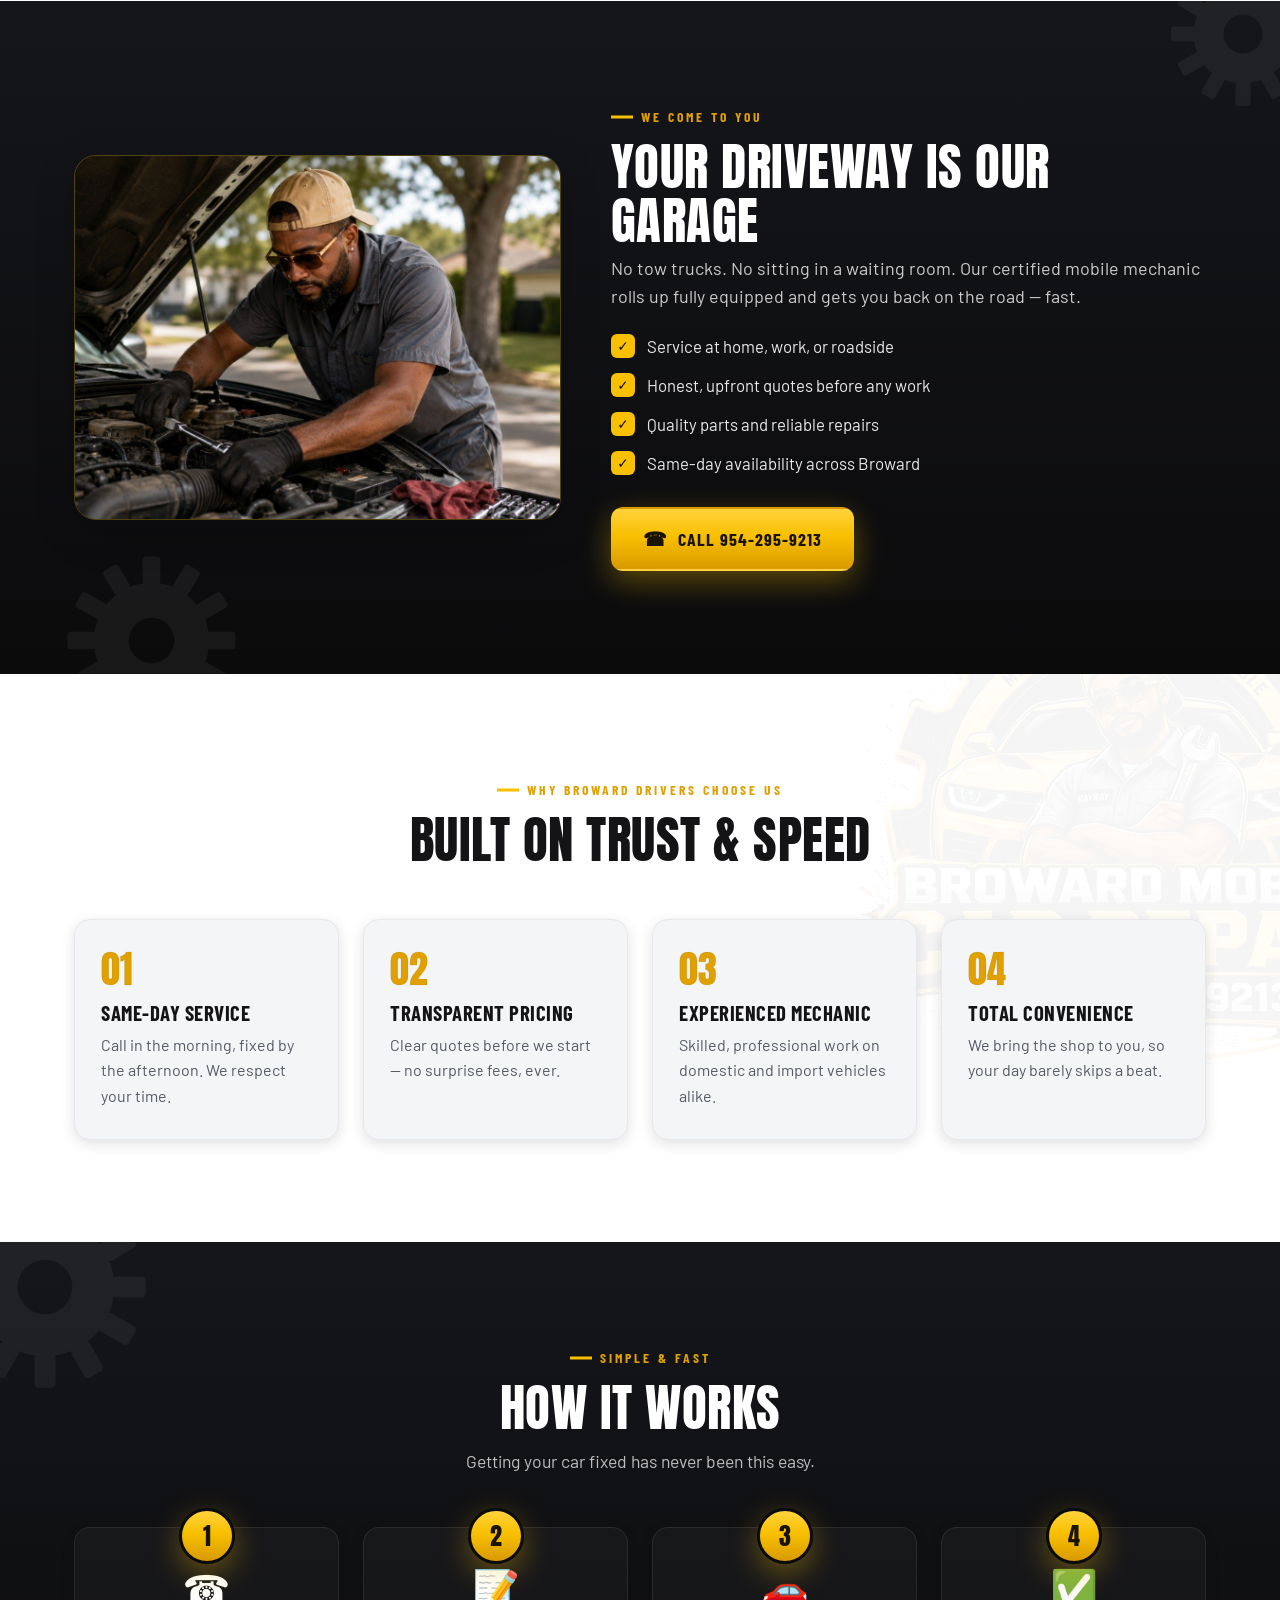
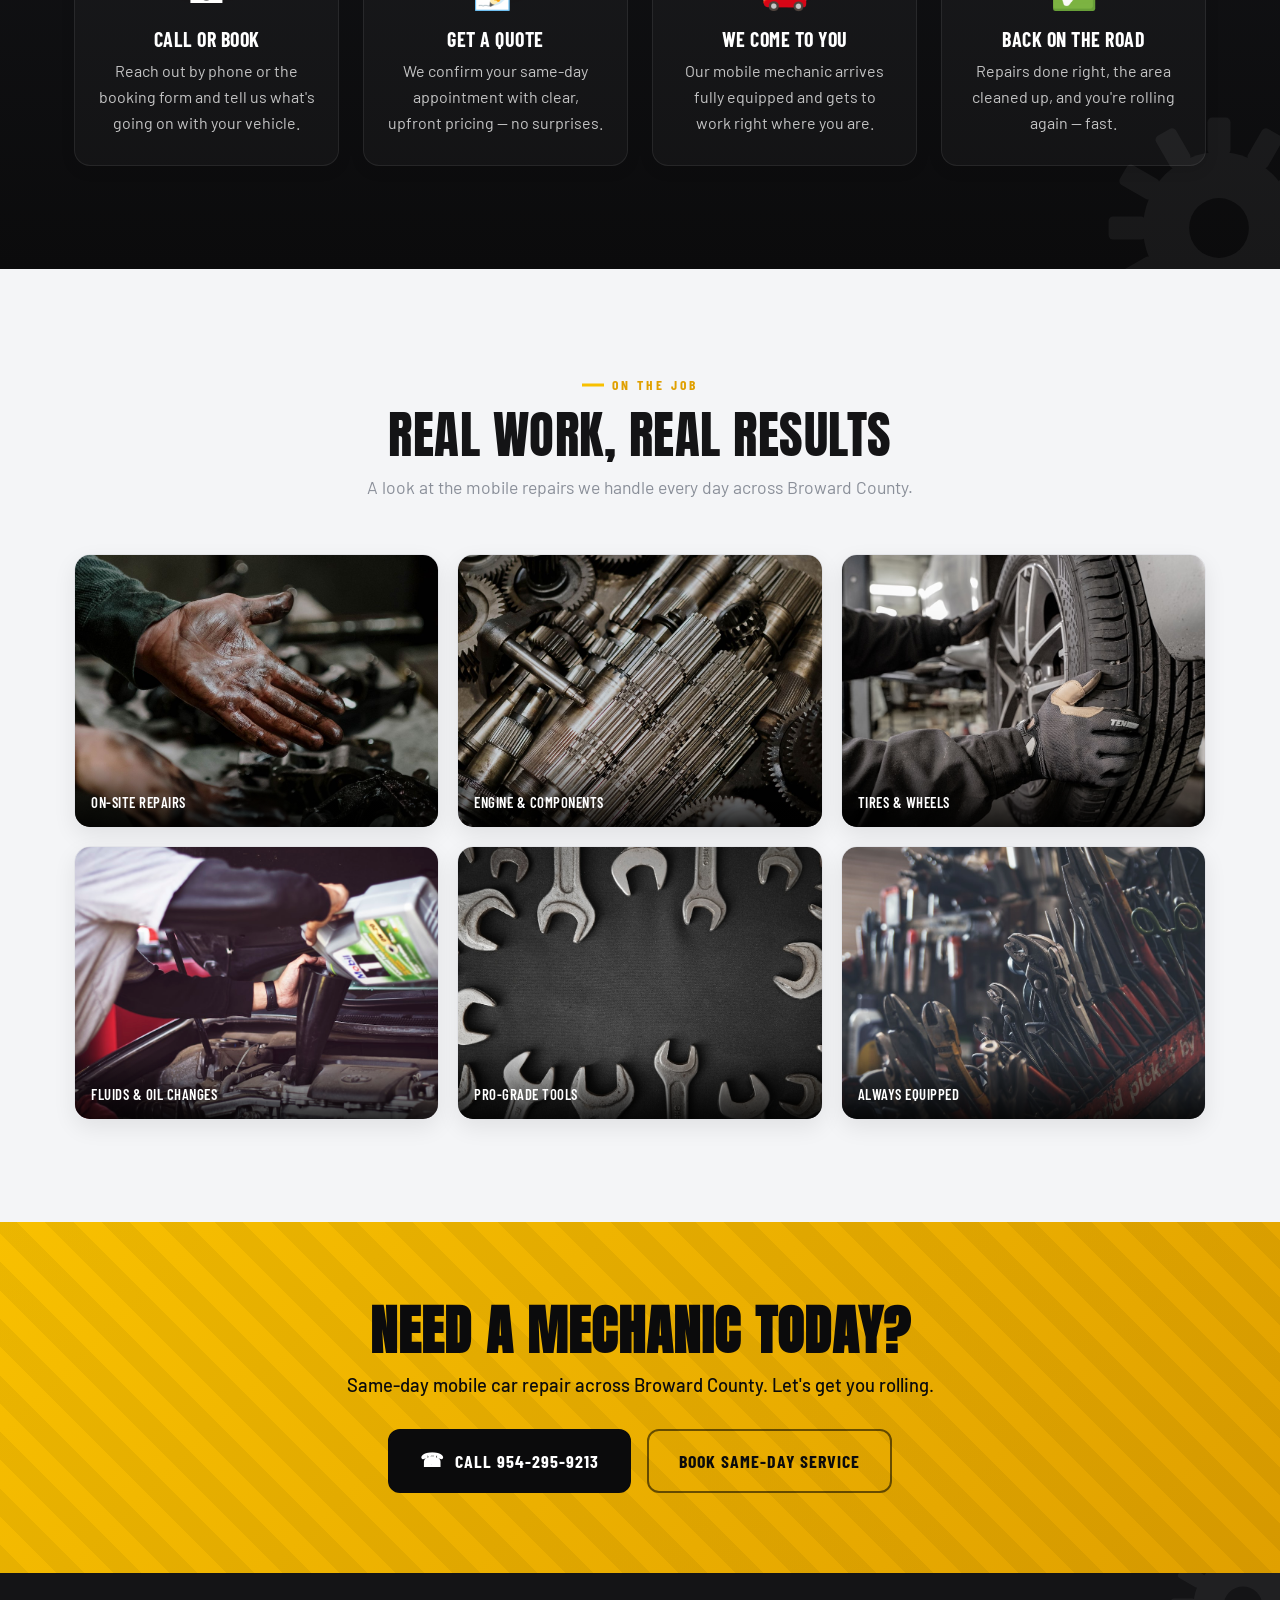
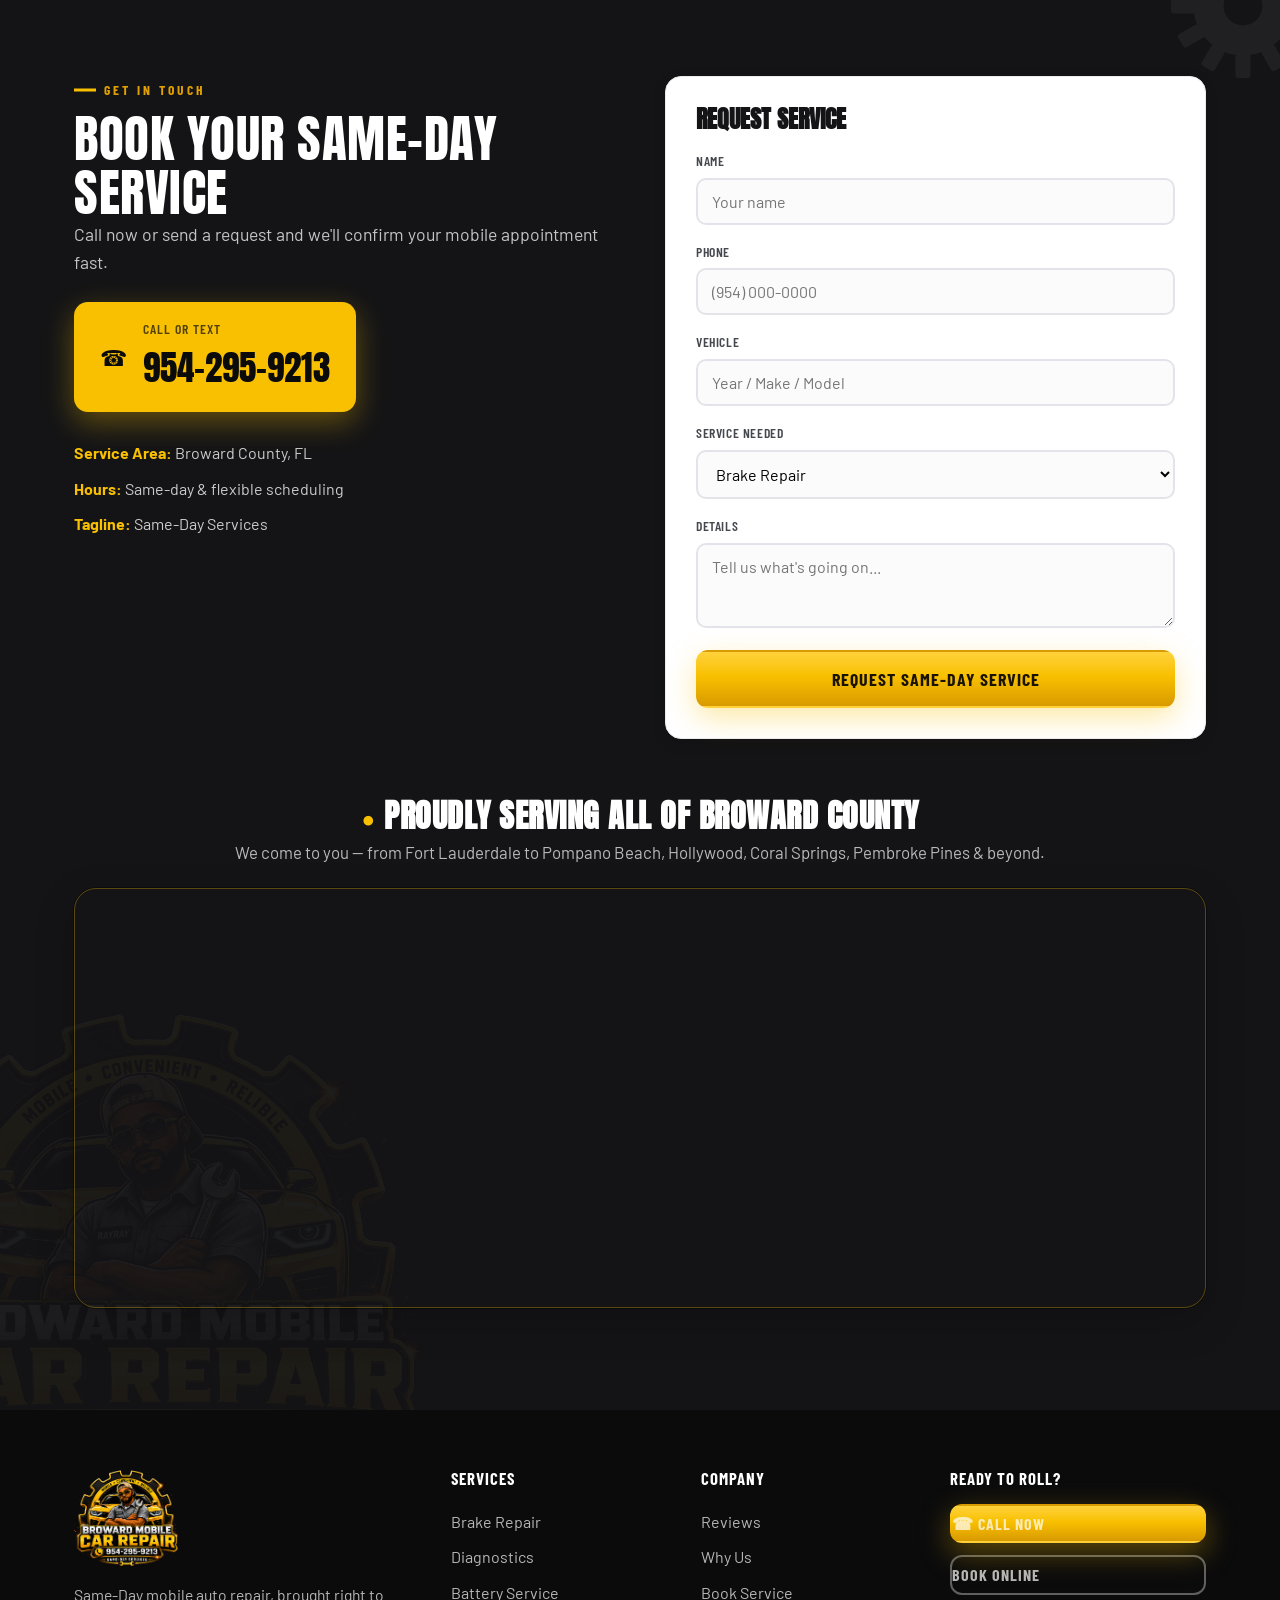
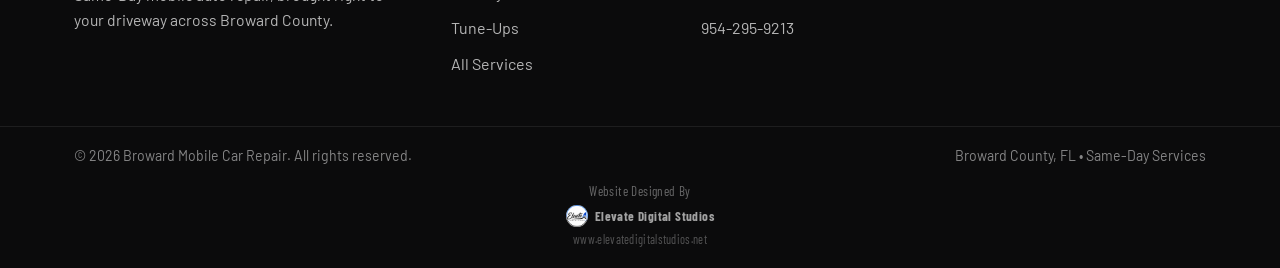
==== commit 44a567d8: "Replace service card and feature photos with new RayRay branded images Co-authored-by: Cursor <curso" ====
--- a/index.html
+++ b/index.html
@@ -166,42 +166,42 @@
 
             <div class="grid grid--services">
                 <article class="card service">
-                    <div class="service__media"><img src="images/services/brakes.jpg" alt="Brake rotor and caliper repair" class="service__img" loading="lazy"></div>
+                    <div class="service__media"><img src="images/services/BRAKE.png" alt="RayRay mechanic replacing brake rotors in a customer's driveway" class="service__img" loading="lazy"></div>
                     <div class="service__icon" aria-hidden="true">&#128711;</div>
                     <h3 class="service__title">Brake Repair</h3>
                     <p>Pads, rotors, calipers and brake lines inspected and replaced for safe, quiet stopping power.</p>
                 </article>
 
                 <article class="card service">
-                    <div class="service__media"><img src="images/services/diagnostics.jpg" alt="Engine diagnostics under the hood" class="service__img" loading="lazy"></div>
+                    <div class="service__media"><img src="images/services/DIAGNOSING.png" alt="RayRay mechanic running engine diagnostics with a scan tool" class="service__img" loading="lazy"></div>
                     <div class="service__icon" aria-hidden="true">&#128269;</div>
                     <h3 class="service__title">Diagnostics</h3>
                     <p>Check-engine lights and weird noises decoded with pro-grade scan tools — no guesswork.</p>
                 </article>
 
                 <article class="card service">
-                    <div class="service__media"><img src="images/services/battery.jpg" alt="Car battery and engine service" class="service__img" loading="lazy"></div>
+                    <div class="service__media"><img src="images/services/BATTERY.png" alt="RayRay mechanic servicing a car battery from the mobile service van" class="service__img" loading="lazy"></div>
                     <div class="service__icon" aria-hidden="true">&#128267;</div>
                     <h3 class="service__title">Battery Service</h3>
                     <p>Testing, jump-starts and on-the-spot battery replacement so you're never stranded.</p>
                 </article>
 
                 <article class="card service">
-                    <div class="service__media"><img src="images/services/tuneup.jpg" alt="Mechanic performing an engine tune-up" class="service__img" loading="lazy"></div>
+                    <div class="service__media"><img src="images/services/SPARKPLUGS.png" alt="RayRay mechanic installing spark plugs during an engine tune-up" class="service__img" loading="lazy"></div>
                     <div class="service__icon" aria-hidden="true">&#9881;</div>
                     <h3 class="service__title">Tune-Ups</h3>
                     <p>Spark plugs, filters, fluids and more to keep your engine running smooth and efficient.</p>
                 </article>
 
                 <article class="card service">
-                    <div class="service__media"><img src="images/services/mobile.jpg" alt="Mobile mechanic working under a car" class="service__img" loading="lazy"></div>
+                    <div class="service__media"><img src="images/services/REPAIR.png" alt="RayRay mobile mechanic making repairs with the service van on site" class="service__img" loading="lazy"></div>
                     <div class="service__icon" aria-hidden="true">&#128295;</div>
                     <h3 class="service__title">Mobile Mechanic Services</h3>
                     <p>A complete repair shop on wheels — most maintenance and repairs handled at your location.</p>
                 </article>
 
                 <article class="card service">
-                    <div class="service__media"><img src="images/services/cometoyou.jpg" alt="Mechanic working on a customer's vehicle" class="service__img" loading="lazy"></div>
+                    <div class="service__media"><img src="images/services/RAYRAY.png" alt="RayRay mechanic working under the hood at a customer's home" class="service__img" loading="lazy"></div>
                     <div class="service__icon" aria-hidden="true">&#128663;</div>
                     <h3 class="service__title">We Come To You</h3>
                     <p>Home, work or roadside — we bring the tools, parts and expertise to your door.</p>
@@ -250,7 +250,7 @@
     <section class="section mobile" id="mobile">
         <div class="container mobile__inner">
             <div class="mobile__media">
-                <img src="images/feature-work.jpg" alt="Mobile mechanic's hand working at the repair bench" class="mobile__photo" loading="lazy">
+                <img src="images/rayray.jpg" alt="Broward Mobile Car Repair mechanic working under the hood in a customer's driveway" class="mobile__photo" loading="lazy">
             </div>
             <div class="mobile__content">
                 <span class="eyebrow">We Come To You</span>
@@ -349,7 +349,7 @@
                 <p class="section__sub">A look at the mobile repairs we handle every day across Broward County.</p>
             </div>
             <div class="gallery__grid">
-                <figure class="gallery__item"><img src="images/gallery-1.jpg" alt="Mechanic servicing a vehicle" loading="lazy"><figcaption>On-Site Repairs</figcaption></figure>
+                <figure class="gallery__item"><img src="images/feature-work.jpg" alt="Mechanic's hand working at the repair bench" loading="lazy"><figcaption>On-Site Repairs</figcaption></figure>
                 <figure class="gallery__item"><img src="images/gallery-2.jpg" alt="Engine component work" loading="lazy"><figcaption>Engine &amp; Components</figcaption></figure>
                 <figure class="gallery__item"><img src="images/gallery-3.jpg" alt="Mechanic working on a tire" loading="lazy"><figcaption>Tires &amp; Wheels</figcaption></figure>
                 <figure class="gallery__item"><img src="images/gallery-4.jpg" alt="Refilling motor oil in an engine bay" loading="lazy"><figcaption>Fluids &amp; Oil Changes</figcaption></figure>
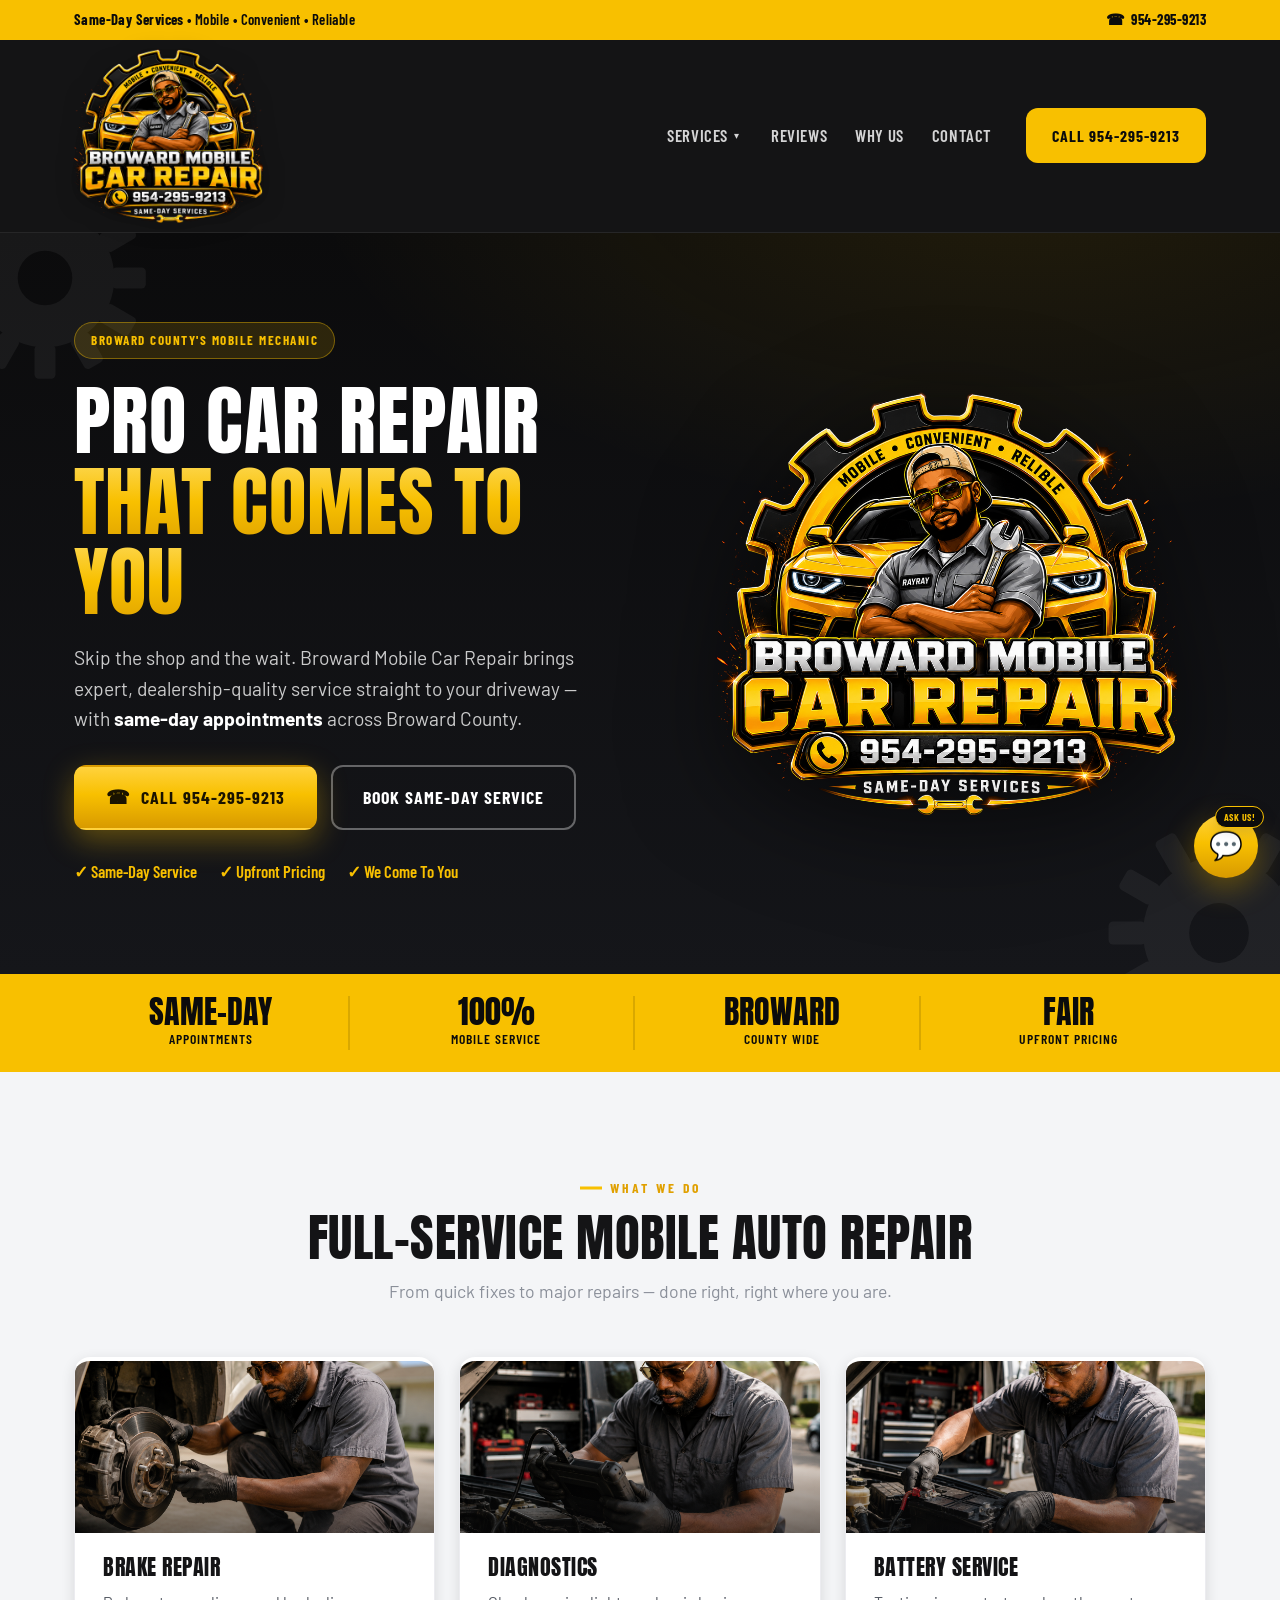
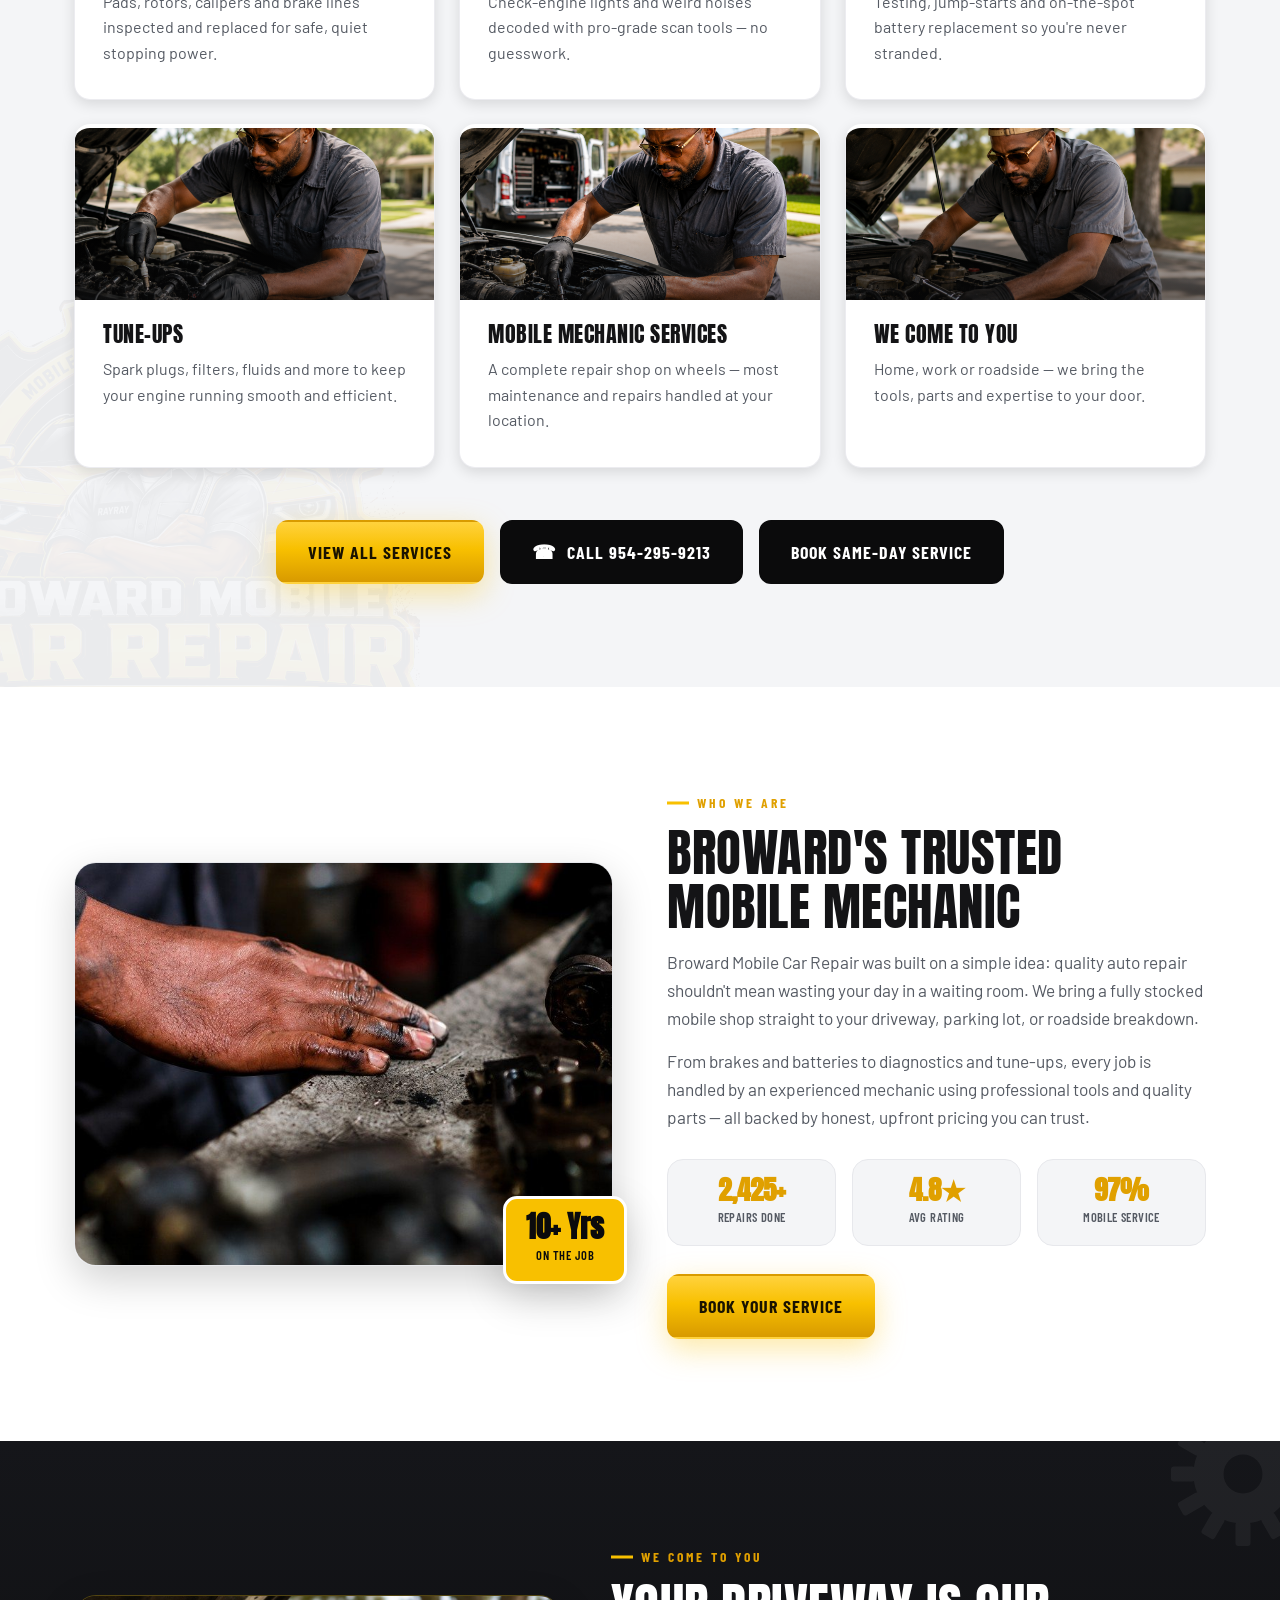
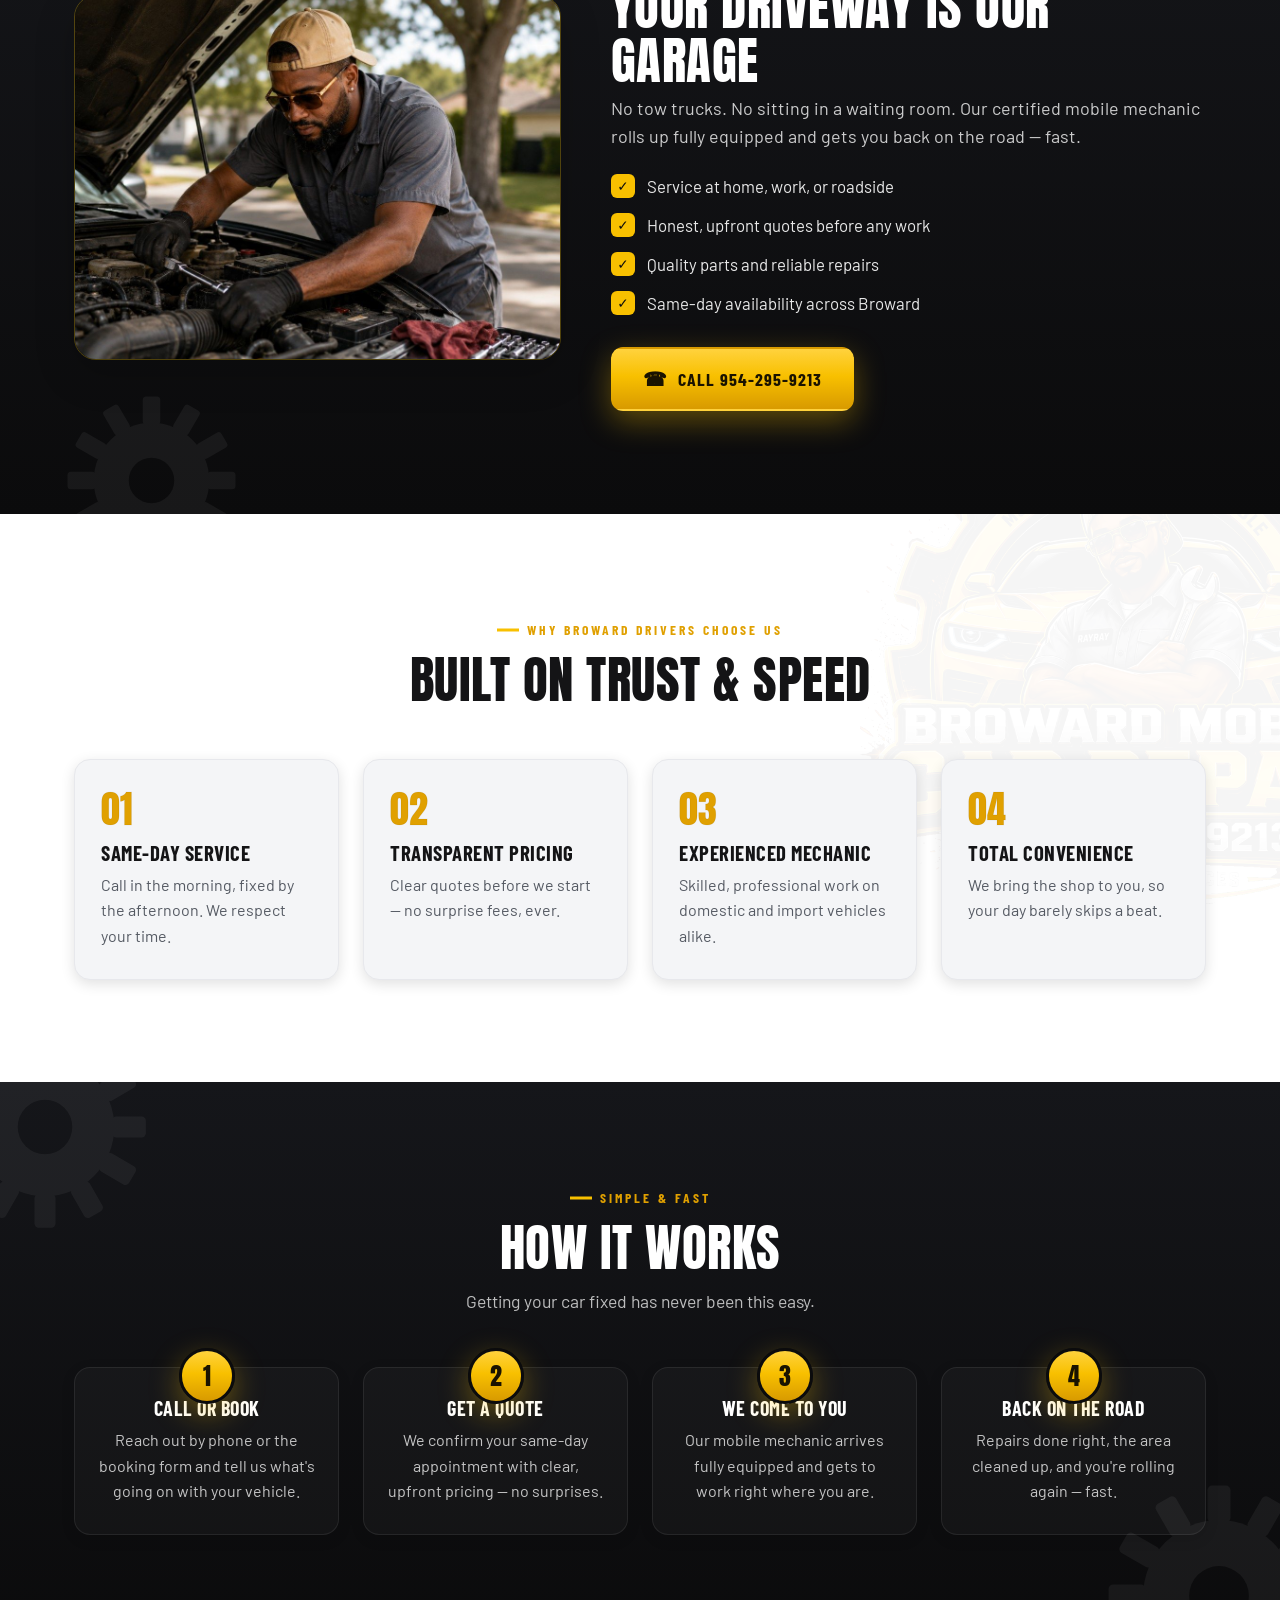
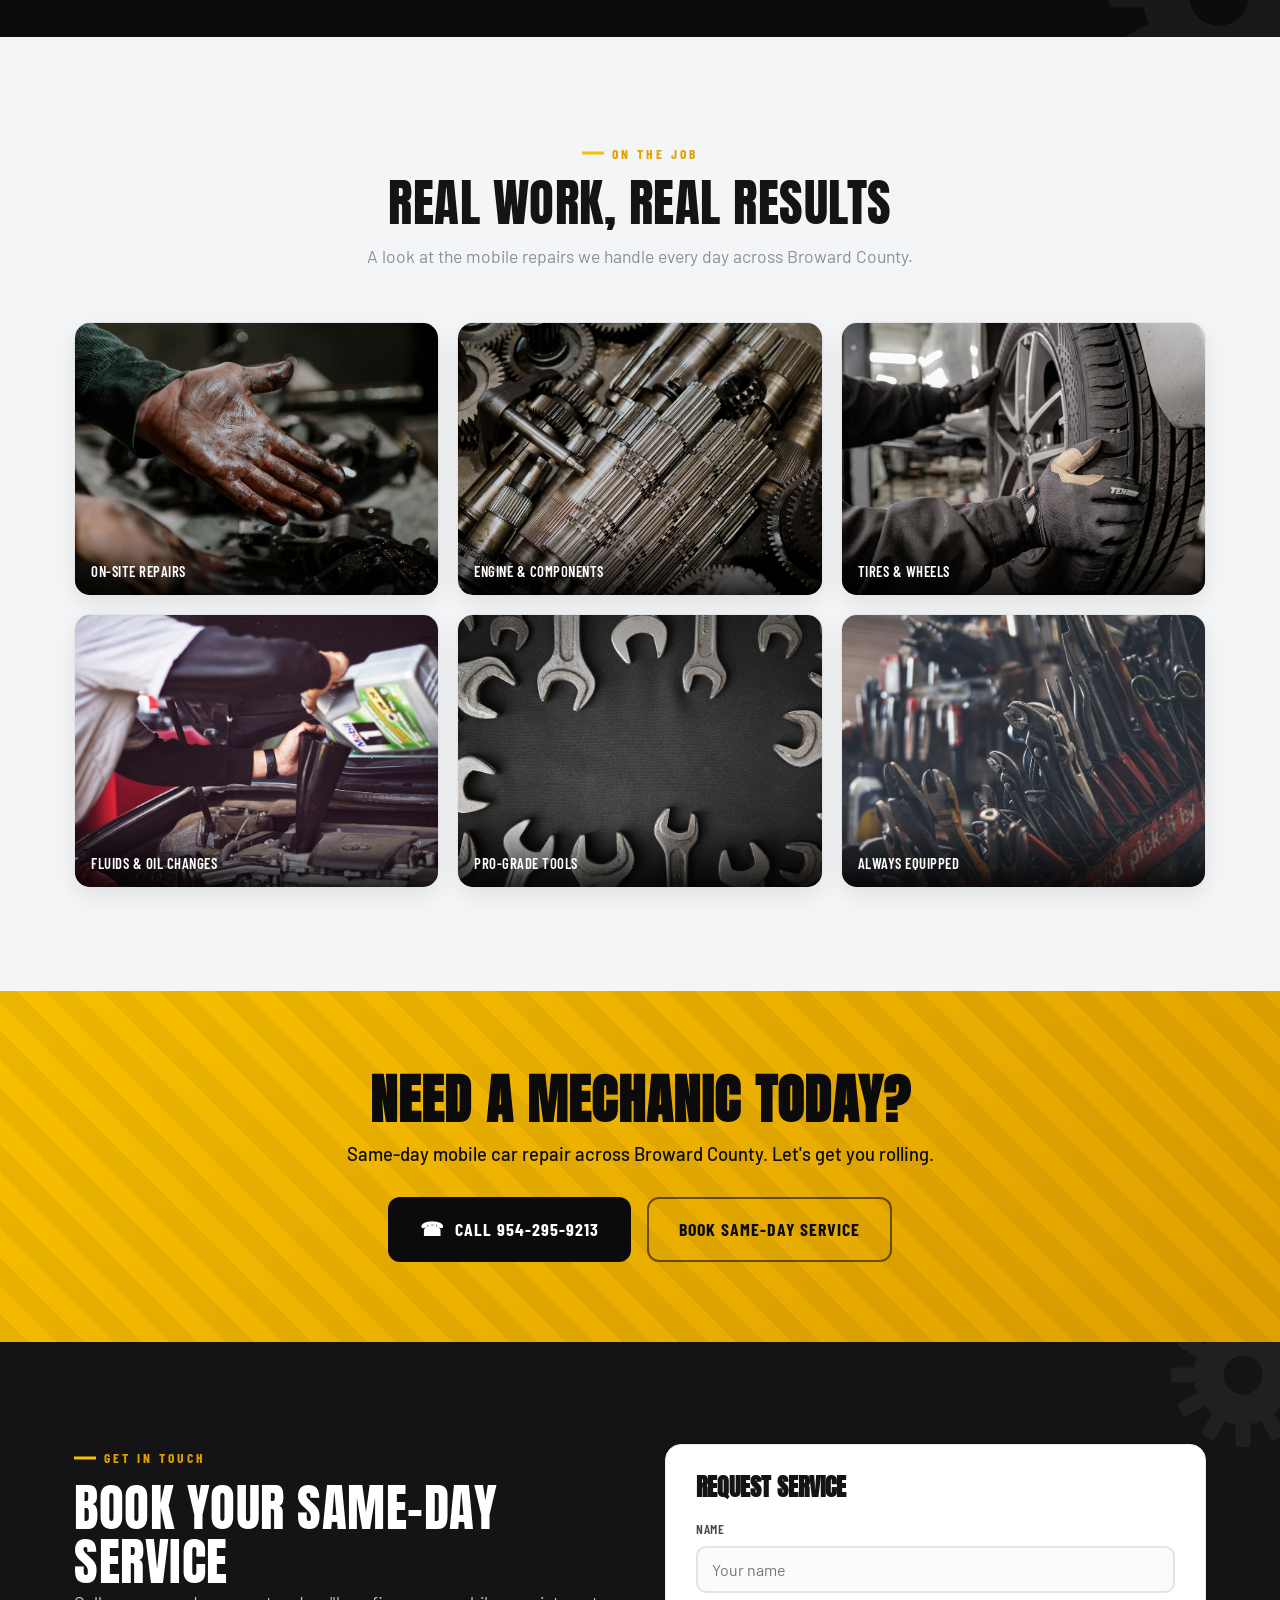
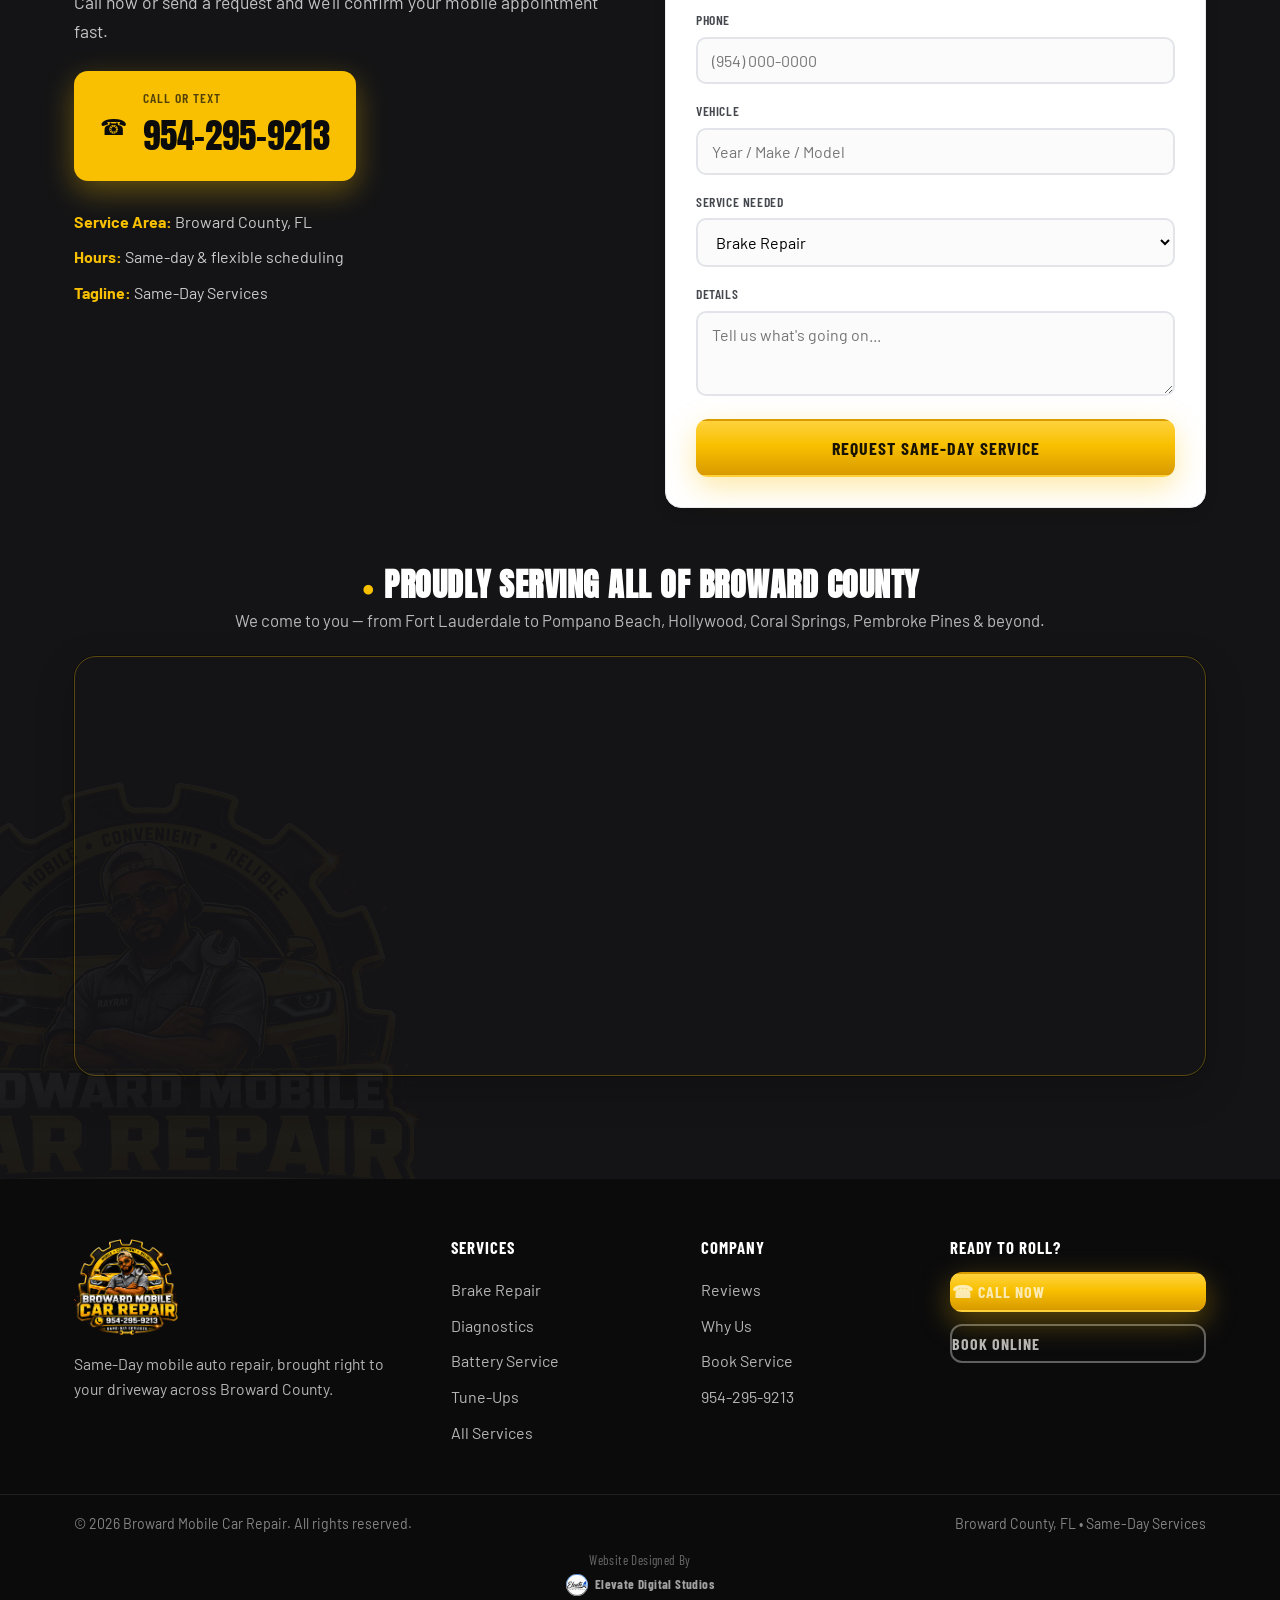
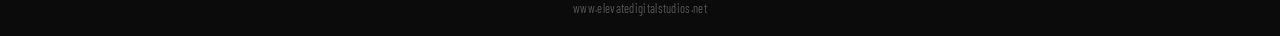
==== commit afa585e9: "Swap remaining stock photos for RayRay images and remove emoji icon badges site-wide Co-authored-by:" ====
--- a/index.html
+++ b/index.html
@@ -220,7 +220,7 @@
     <section class="section about" id="about">
         <div class="container about__inner">
             <div class="about__media">
-                <img src="images/about-work.jpg" alt="Mechanic's hands inspecting engine parts in the workshop" class="about__photo" loading="lazy">
+                <img src="images/about-work.jpg" alt="Mechanic's grease-covered hand on the workbench beside engine parts" class="about__photo" loading="lazy">
                 <div class="about__badge"><strong>10+ Yrs</strong><span>On The Job</span></div>
             </div>
             <div class="about__content">
--- a/styles.css
+++ b/styles.css
@@ -1218,10 +1218,11 @@
 }
 
 /* Tool/gear icons spin on card hover */
-.service__icon, .svc__icon, .why__num { transition: transform 0.5s cubic-bezier(.34,1.56,.64,1); }
-.service:hover .service__icon,
-.svc:hover .svc__icon { transform: rotate(180deg); }
+.why__num { transition: transform 0.5s cubic-bezier(.34,1.56,.64,1); }
 .why__card:hover .why__num { transform: rotate(-8deg) scale(1.08); }
+
+/* Emoji icon badges removed site-wide */
+.service__icon, .svc__icon, .step__icon { display: none !important; }
 
 /* Animated shop-floor caution stripes in CTA band */
 .ctaband::before { animation: stripes-move 2.6s linear infinite; }
